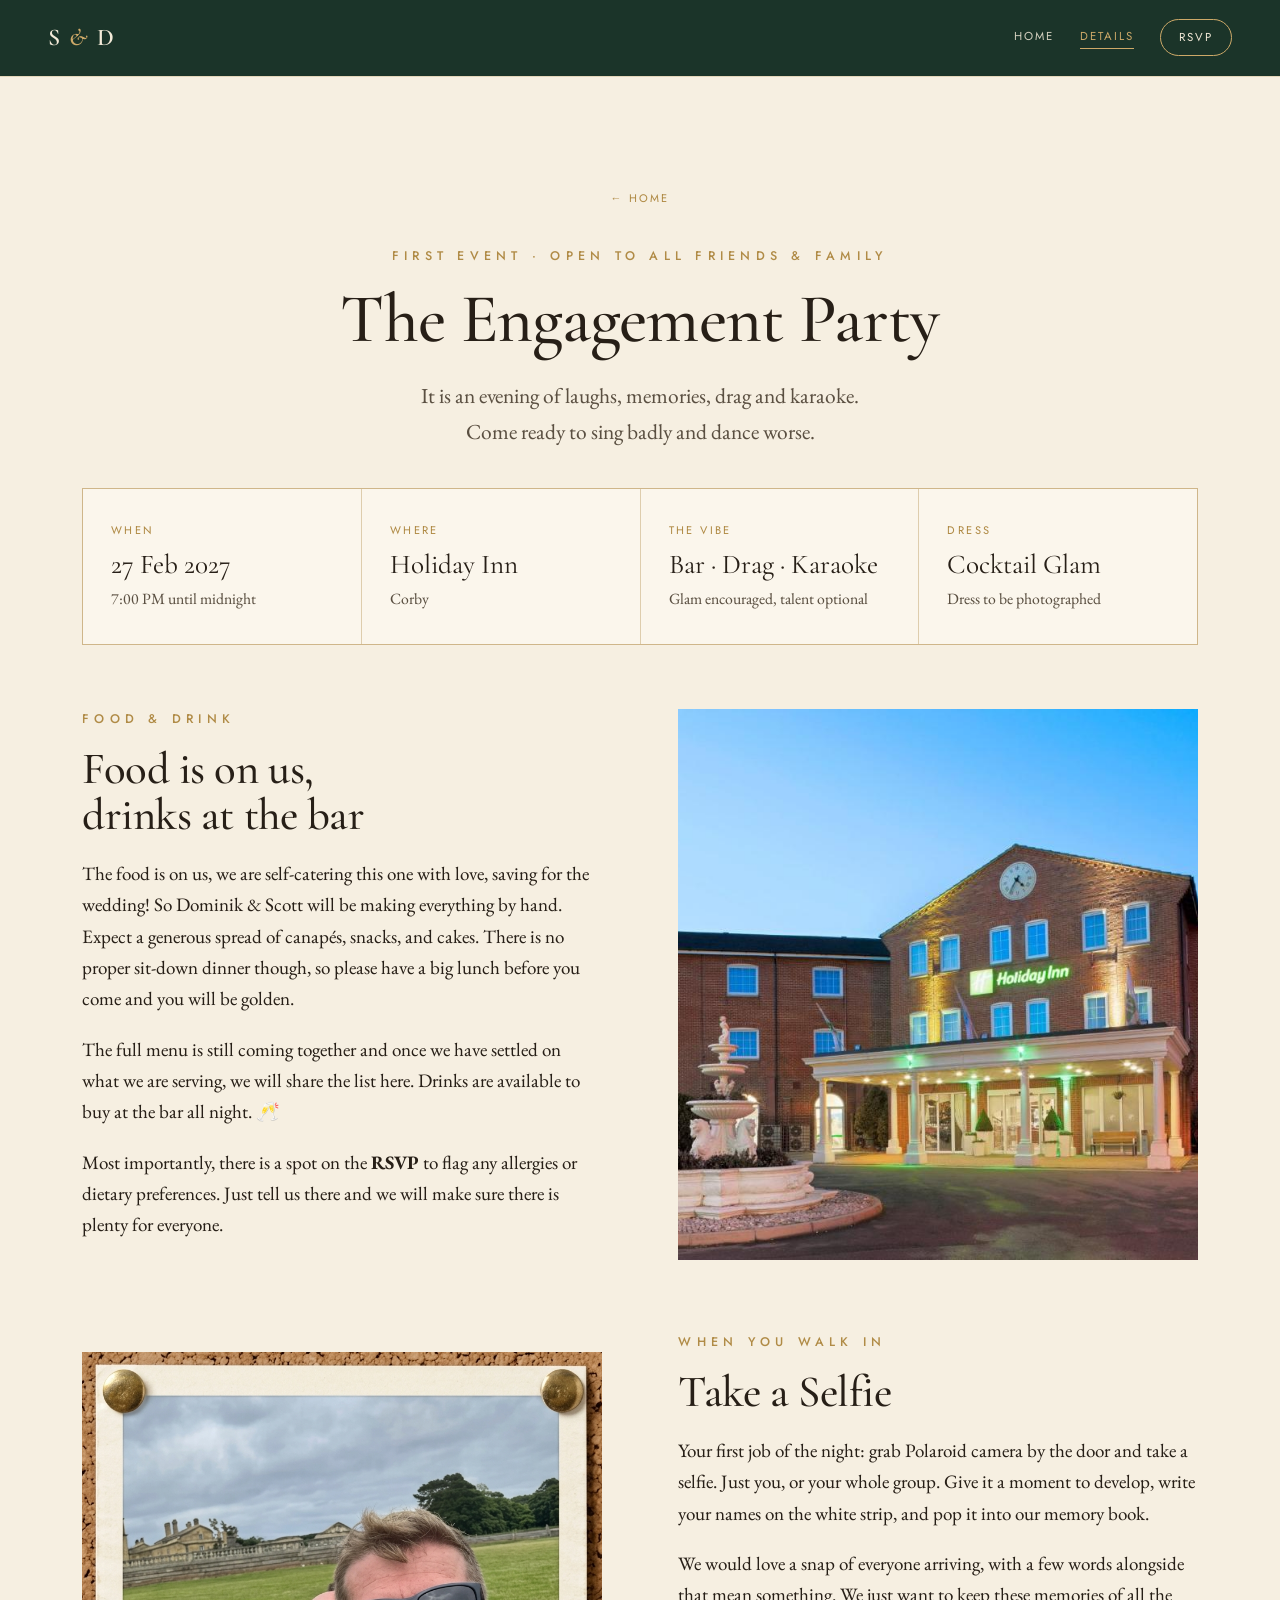
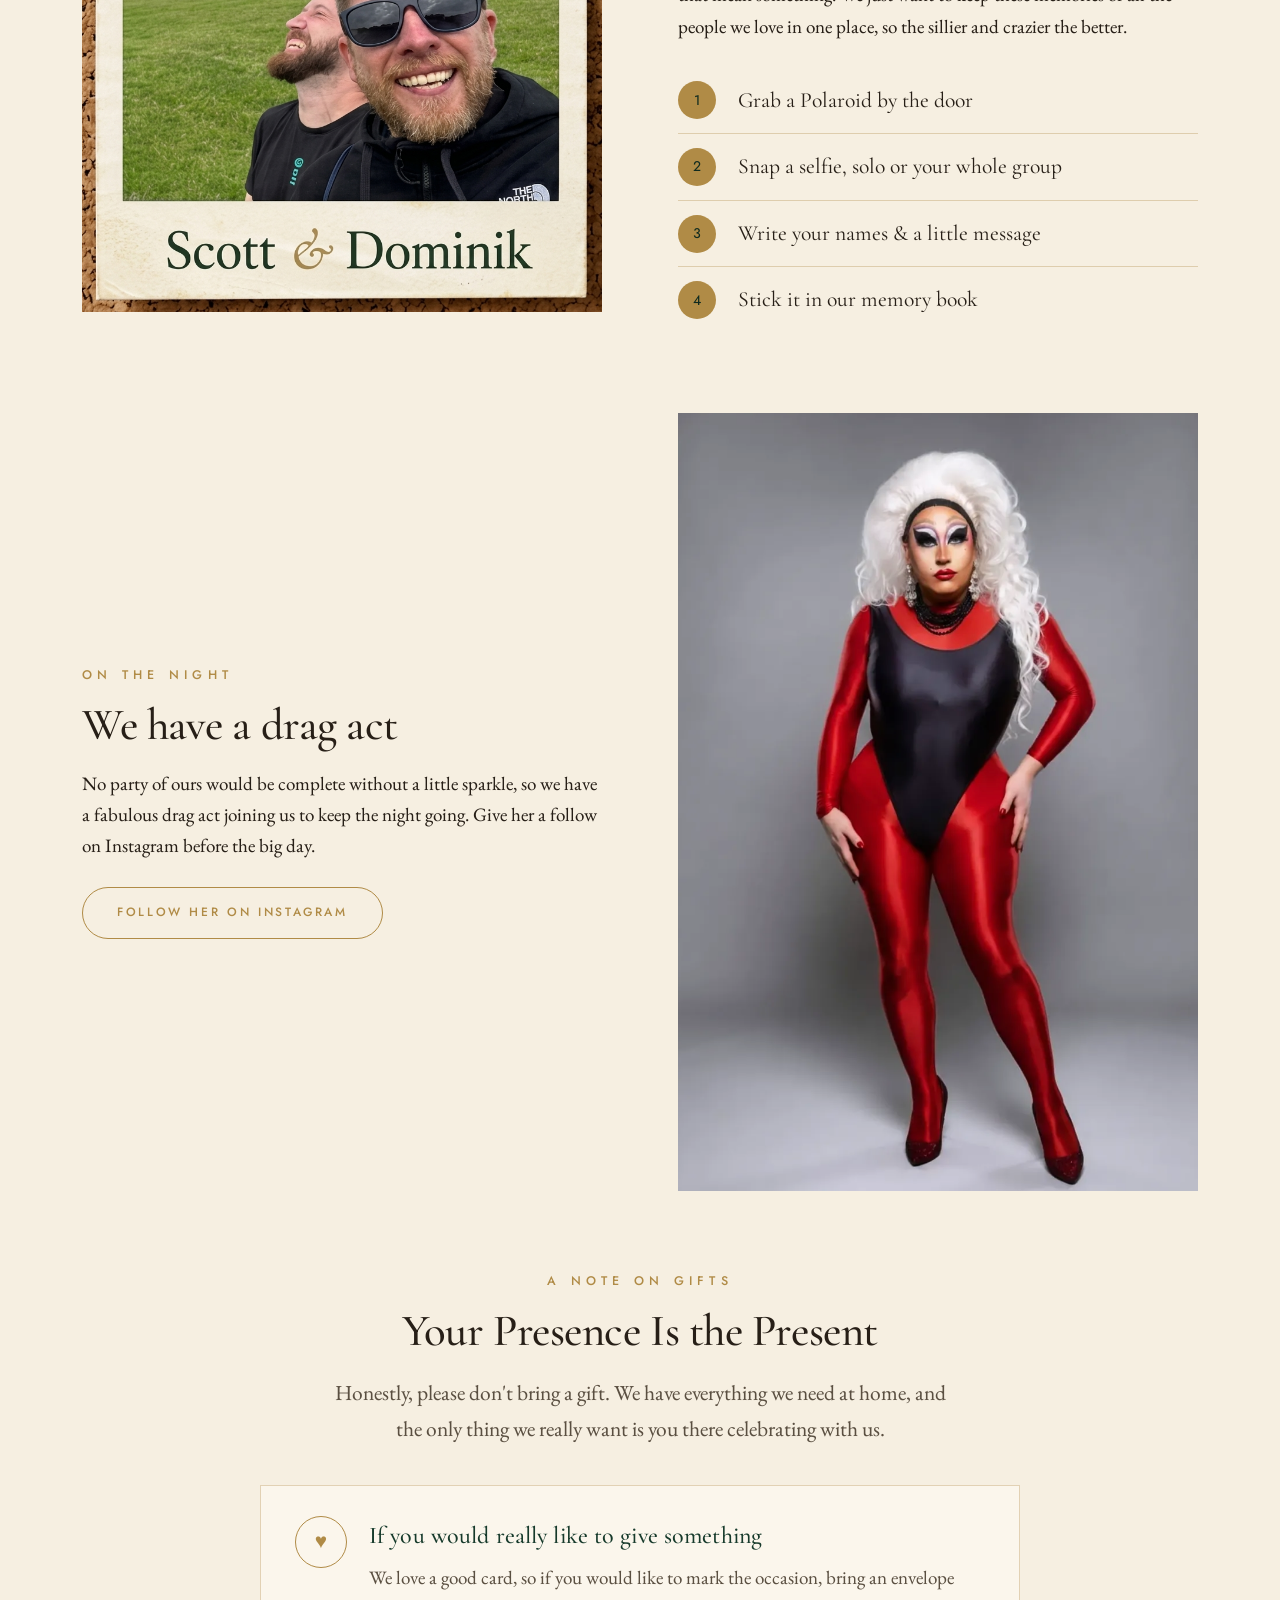
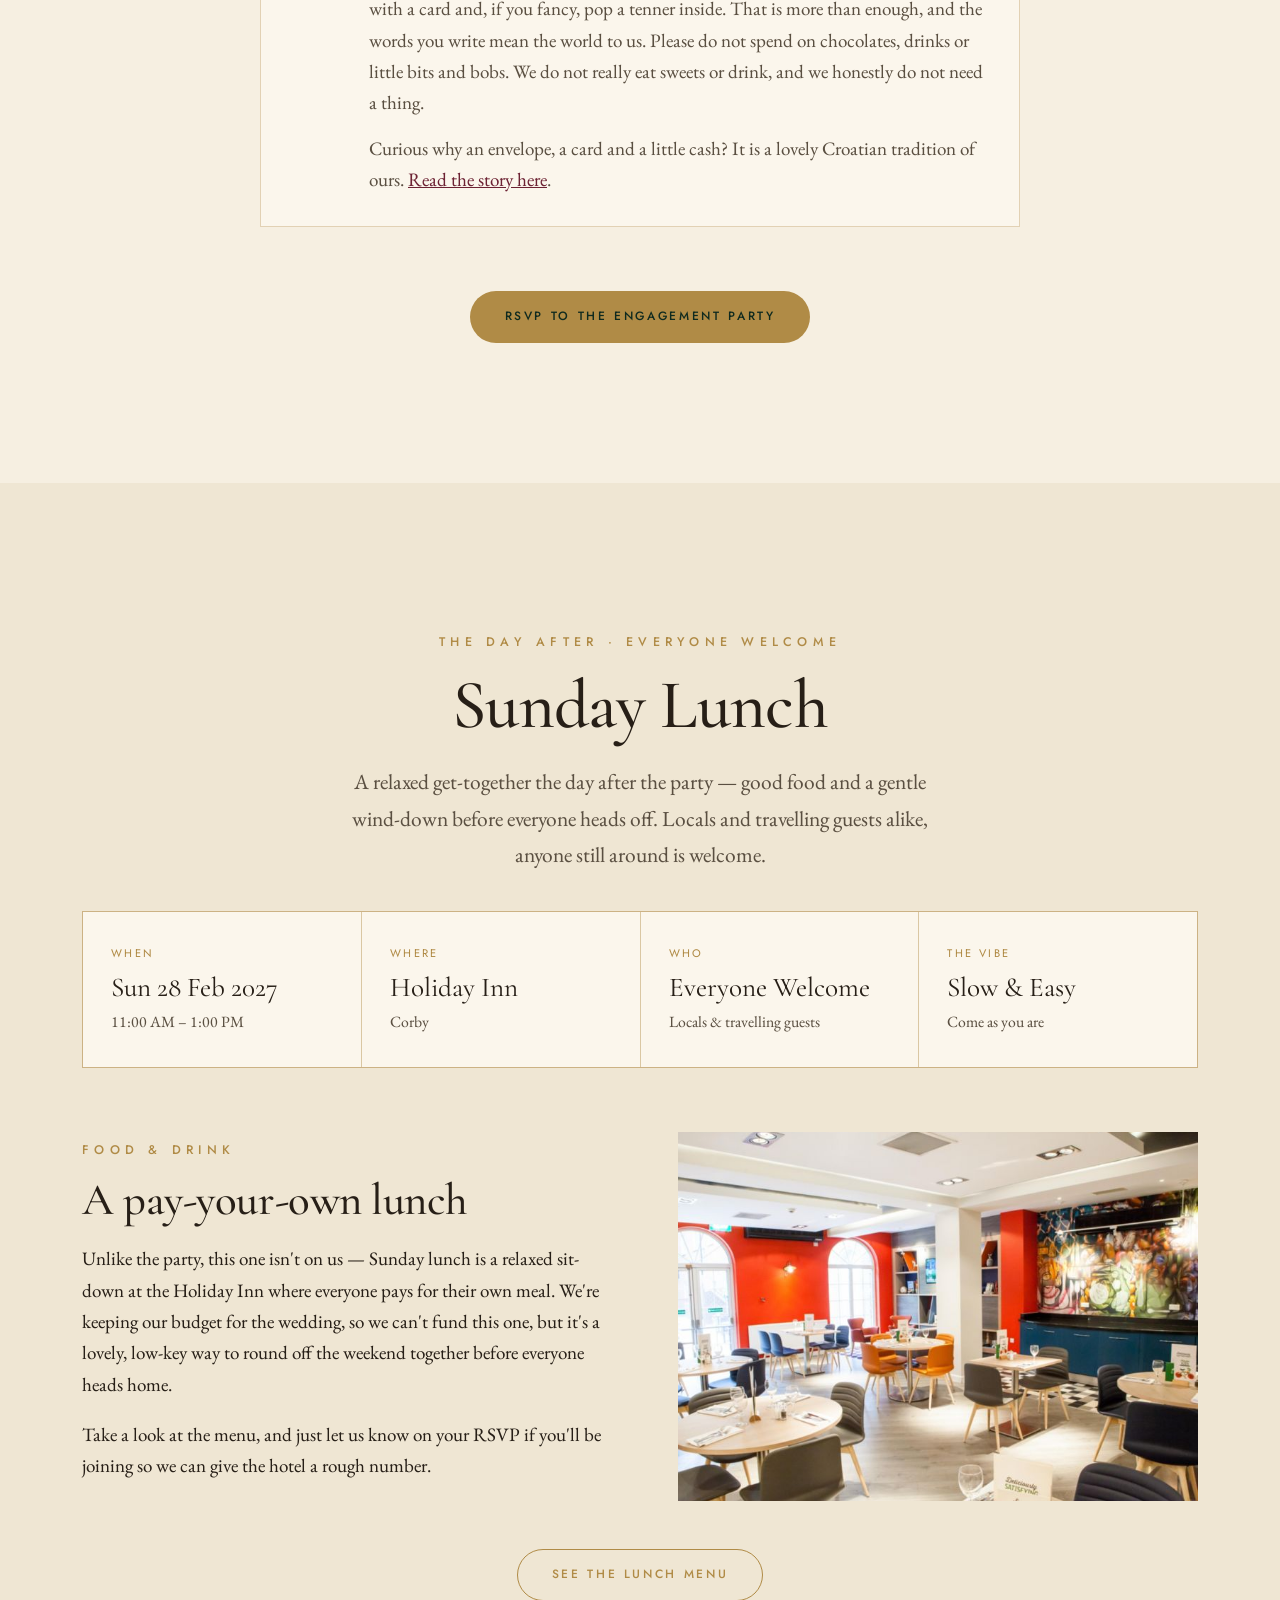
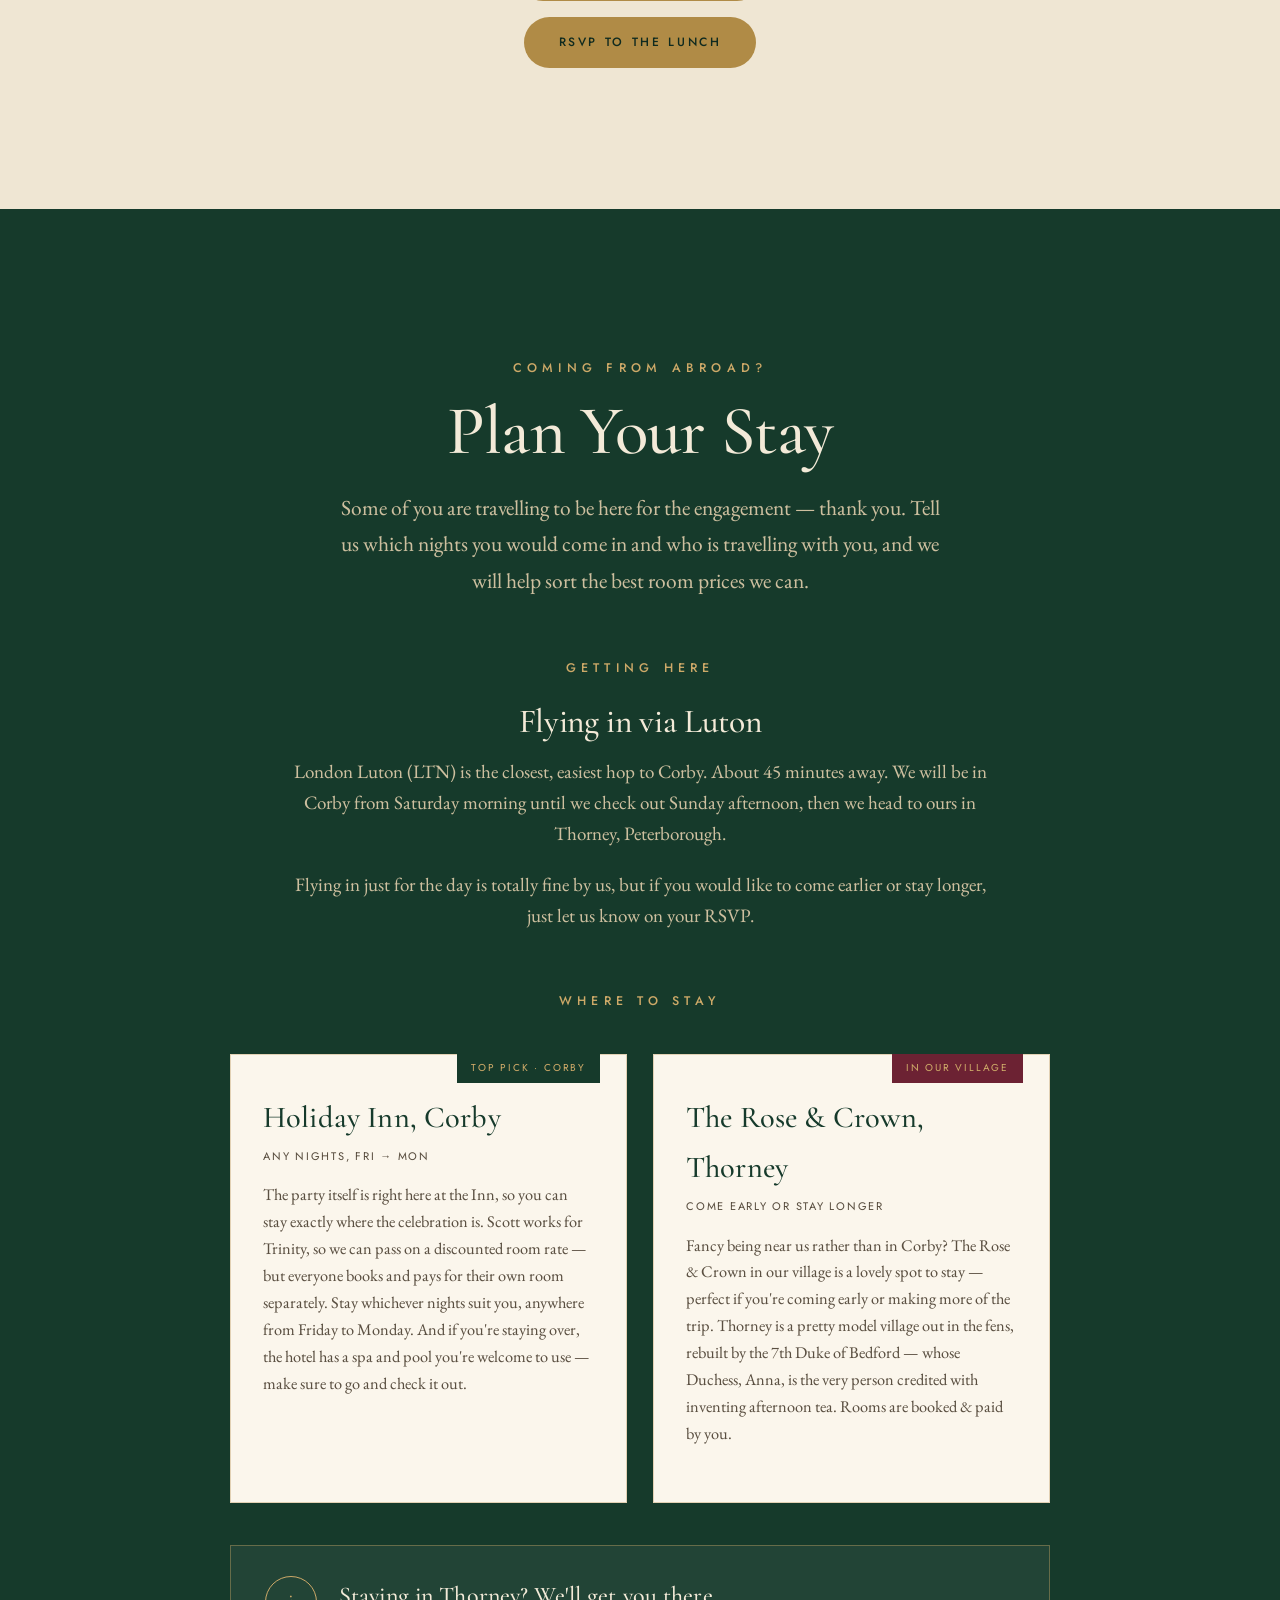
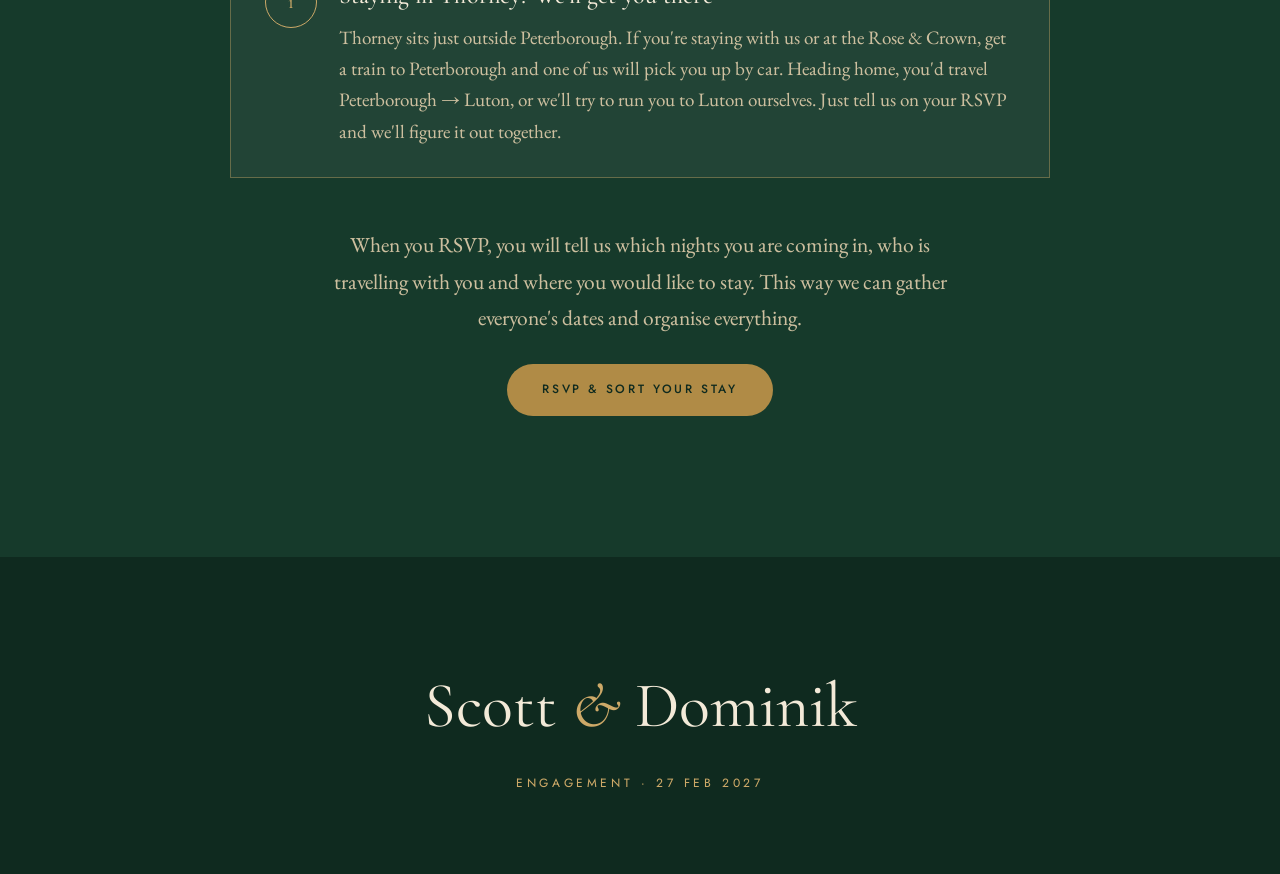
==== details.html @ 55cd3697 "." ====
<!DOCTYPE html>
<html lang="en">
<head>
<meta charset="UTF-8">
<meta name="viewport" content="width=device-width, initial-scale=1.0">
<title>The Engagement Party — Scott &amp; Dominik</title>
<link rel="preconnect" href="https://fonts.googleapis.com">
<link rel="preconnect" href="https://fonts.gstatic.com" crossorigin>
<link href="https://fonts.googleapis.com/css2?family=Cormorant+Garamond:ital,wght@0,400;0,500;0,600;1,400;1,500&family=EB+Garamond:ital,wght@0,400;0,500;1,400&family=Jost:wght@400;500&display=swap" rel="stylesheet">
<link rel="stylesheet" href="styles.css">
</head>
<body>

<nav class="nav nav--solid" id="nav">
  <a href="index.html" class="nav__brand">S <span class="amp">&amp;</span> D</a>
  <button class="nav__toggle" id="navToggle" aria-label="Menu">Menu</button>
  <div class="nav__links" id="navLinks">
    <a href="index.html">Home</a>
    <a href="details.html" class="active">Details</a>
    <a href="rsvp.html" class="rsvp-link">RSVP</a>
  </div>
</nav>

<!-- ===================== THE ENGAGEMENT PARTY ===================== -->
<section class="band band--ivory page-head" data-screen-label="Engagement Party">
  <div class="wrap center">
    <a href="index.html" class="crumb">← Home</a>
    <p class="eyebrow reveal">First Event · Open to All Friends &amp; Family</p>
    <h1 class="section-title reveal">The Engagement Party</h1>
    <p class="lede reveal" style="margin-top:1.4rem;">It is an evening of laughs, memories, drag and karaoke.<br>Come ready to sing badly and dance worse.</p>
  </div>
  <div class="wrap">
    <div class="detail-grid reveal">
      <div class="detail"><div class="detail__k">When</div><div class="detail__v">27 Feb 2027</div><div class="detail__note">7:00 PM until midnight</div></div>
      <div class="detail"><div class="detail__k">Where</div><div class="detail__v">Holiday Inn</div><div class="detail__note">Corby</div></div>
      <div class="detail"><div class="detail__k">The Vibe</div><div class="detail__v">Bar · Drag · Karaoke</div><div class="detail__note">Glam encouraged, talent optional</div></div>
      <div class="detail"><div class="detail__k">Dress</div><div class="detail__v">Cocktail Glam</div><div class="detail__note">Dress to be photographed</div></div>
    </div>

    <div class="split" style="margin-top:4rem;align-items:stretch;">
      <div class="reveal">
        <p class="eyebrow">Food &amp; Drink</p>
        <h3 class="section-title" style="font-size:clamp(2rem,3.6vw,2.8rem);">Food is on us,<br>drinks at the bar</h3>
        <p style="margin-top:1.2rem;">The food is on us, we are self-catering this one with love, saving for the wedding! So Dominik &amp; Scott will be making everything by hand. Expect a generous spread of canapés, snacks, and cakes. There is no proper sit-down dinner though, so please have a big lunch before you come and you will be golden.</p>
        <p>The full menu is still coming together and once we have settled on what we are serving, we will share the list here. Drinks are available to buy at the bar all night. 🥂</p>
        <p>Most importantly, there is a spot on the <strong>RSVP</strong> to flag any allergies or dietary preferences. Just tell us there and we will make sure there is plenty for everyone.</p>
      </div>
      <div class="reveal food-media">
        <figure class="ph food-photo">
          <img src="images/holiday-inn.jpeg" alt="Holiday Inn, Corby" onerror="this.style.display='none'">
        </figure>
      </div>
    </div>

    <div class="split" style="margin-top:4.5rem;align-items:center;">
      <div class="reveal" style="display:flex;justify-content:center;align-items:flex-start;">
        <img src="images/polaroid.png" alt="Scott and Dominik being silly" style="max-width:100%;height:auto;" onerror="this.style.display='none'">
      </div>
      <div class="reveal">
        <p class="eyebrow">When You Walk In</p>
        <h3 class="section-title" style="font-size:clamp(2rem,3.6vw,2.8rem);">Take a Selfie</h3>
        <p style="margin-top:1.2rem;">Your first job of the night: grab Polaroid camera by the door and take a selfie. Just you, or your whole group. Give it a moment to develop, write your names on the white strip, and pop it into our memory book.</p>
        <p>We would love a snap of everyone arriving, with a few words alongside that mean something. We just want to keep these memories of all the people we love in one place, so the sillier and crazier the better.</p>
        <ol class="selfie-steps" style="margin-top:1.6rem;">
          <li>Grab a Polaroid by the door</li>
          <li>Snap a selfie, solo or your whole group</li>
          <li>Write your names &amp; a little message</li>
          <li>Stick it in our memory book</li>
        </ol>
      </div>
    </div>

    <div class="split" style="margin-top:5rem;align-items:center;">
      <div class="reveal">
        <p class="eyebrow">On the Night</p>
        <h3 class="section-title" style="font-size:clamp(2rem,3.6vw,2.8rem);">We have a drag act</h3>
        <p style="margin-top:1.2rem;">No party of ours would be complete without a little sparkle, so we have a fabulous drag act joining us to keep the night going. Give her a follow on Instagram before the big day.</p>
        <div class="btn-row" style="justify-content:flex-start;margin-top:1.6rem;">
          <a href="https://www.instagram.com/dragqueensindy/" class="btn btn--outline" target="_blank" rel="noopener">Follow her on Instagram</a>
        </div>
      </div>
      <div class="reveal" style="display:flex;justify-content:center;align-items:flex-start;">
        <img src="images/drag.png" alt="Our drag act" style="max-width:100%;height:auto;" onerror="this.style.display='none'">
      </div>
    </div>

    <div class="center reveal" style="margin-top:5rem;">
      <p class="eyebrow">A Note on Gifts</p>
      <h3 class="section-title" style="font-size:clamp(2rem,3.6vw,2.8rem);">Your Presence Is the Present</h3>
      <p class="lede" style="margin-top:1.2rem;max-width:640px;margin-left:auto;margin-right:auto;">Honestly, please don't bring a gift. We have everything we need at home, and the only thing we really want is you there celebrating with us.</p>
    </div>
    <div class="callout callout--light reveal" style="max-width:760px;margin:2.4rem auto 0;">
      <div class="callout__seal">♥</div>
      <div>
        <h4>If you would really like to give something</h4>
        <p>We love a good card, so if you would like to mark the occasion, bring an envelope with a card and, if you fancy, pop a tenner inside. That is more than enough, and the words you write mean the world to us. Please do not spend on chocolates, drinks or little bits and bobs. We do not really eat sweets or drink, and we honestly do not need a thing.</p>
        <p style="margin-top:0.9rem;">Curious why an envelope, a card and a little cash? It is a lovely Croatian tradition of ours. <a href="index.html#traditions" style="color:var(--burgundy);text-decoration:underline;">Read the story here</a>.</p>
      </div>
    </div>

    <div class="btn-row reveal" style="justify-content:center;margin-top:4rem;">
      <a href="rsvp.html" class="btn btn--gold">RSVP to the Engagement Party</a>
    </div>
  </div>
</section>

<!-- ===================== SUNDAY LUNCH ===================== -->
<section class="band band--parchment" id="lunch" data-screen-label="Sunday Lunch">
  <div class="wrap center">
    <p class="eyebrow reveal">The Day After · Everyone Welcome</p>
    <h2 class="section-title reveal">Sunday Lunch</h2>
    <p class="lede reveal" style="margin-top:1.4rem;">A relaxed get-together the day after the party — good food and a gentle wind-down before everyone heads off. Locals and travelling guests alike, anyone still around is welcome.</p>
  </div>
  <div class="wrap">
    <div class="detail-grid reveal">
      <div class="detail"><div class="detail__k">When</div><div class="detail__v">Sun 28 Feb 2027</div><div class="detail__note">11:00 AM – 1:00 PM</div></div>
      <div class="detail"><div class="detail__k">Where</div><div class="detail__v">Holiday Inn</div><div class="detail__note">Corby</div></div>
      <div class="detail"><div class="detail__k">Who</div><div class="detail__v">Everyone Welcome</div><div class="detail__note">Locals &amp; travelling guests</div></div>
      <div class="detail"><div class="detail__k">The Vibe</div><div class="detail__v">Slow &amp; Easy</div><div class="detail__note">Come as you are</div></div>
    </div>
    <div class="split" style="margin-top:4rem;align-items:stretch;">
      <div class="reveal">
        <p class="eyebrow">Food &amp; Drink</p>
        <h3 class="section-title" style="font-size:clamp(2rem,3.6vw,2.8rem);">A pay-your-own lunch</h3>
        <p style="margin-top:1.2rem;">Unlike the party, this one isn't on us — Sunday lunch is a relaxed sit-down at the Holiday Inn where everyone pays for their own meal. We're keeping our budget for the wedding, so we can't fund this one, but it's a lovely, low-key way to round off the weekend together before everyone heads home.</p>
        <p>Take a look at the menu, and just let us know on your RSVP if you'll be joining so we can give the hotel a rough number.</p>
      </div>
      <div class="reveal food-media">
        <figure class="ph food-photo">
          <img src="images/holiday-inn-dining.jpeg" alt="Dining at the Holiday Inn, Corby" onerror="this.style.display='none'">
        </figure>
      </div>
    </div>

    <div class="btn-row reveal" style="justify-content:center;flex-direction:column;align-items:center;gap:1rem;margin-top:3rem;">
      <a href="https://digital.ihg.com/is/content/ihg/holiday-inn-corby-11082723681-original?fmt=pdf" class="btn btn--outline" target="_blank" rel="noopener">See the lunch menu</a>
      <a href="rsvp.html" class="btn btn--gold">RSVP to the lunch</a>
    </div>
  </div>
</section>

<!-- ===================== PLAN YOUR STAY ===================== -->
<section class="band band--green" id="plan" data-screen-label="Plan Your Stay">
  <div class="wrap center">
    <p class="eyebrow on-dark reveal">Coming From Abroad?</p>
    <h2 class="section-title reveal">Plan Your Stay</h2>
    <p class="lede reveal" style="margin-top:1.4rem;color:var(--on-dark-soft);">Some of you are travelling to be here for the engagement — thank you. Tell us which nights you would come in and who is travelling with you, and we will help sort the best room prices we can.</p>
  </div>
  <div class="wrap">
    <div class="center reveal" style="margin-top:3.2rem;max-width:720px;margin-left:auto;margin-right:auto;">
      <p class="eyebrow on-dark">Getting Here</p>
      <h3 class="section-title" style="font-size:clamp(1.6rem,3vw,2.1rem);margin-top:0.6rem;color:var(--on-dark);">Flying in via Luton</h3>
      <p style="color:var(--on-dark-soft);margin-top:1rem;">London Luton (LTN) is the closest, easiest hop to Corby. About 45 minutes away. We will be in Corby from Saturday morning until we check out Sunday afternoon, then we head to ours in Thorney, Peterborough.</p>
      <p style="color:var(--on-dark-soft);margin-top:0.8rem;">Flying in just for the day is totally fine by us, but if you would like to come earlier or stay longer, just let us know on your RSVP.</p>
    </div>

    <div class="center" style="margin-top:3.2rem;">
      <p class="eyebrow on-dark reveal">Where to Stay</p>
    </div>
    <div class="travel-grid reveal" style="margin-top:1.6rem;max-width:820px;margin-left:auto;margin-right:auto;grid-template-columns:repeat(auto-fit,minmax(300px,1fr));">
      <div class="travel-card">
        <span class="travel-card__tag">Top Pick · Corby</span>
        <h3>Holiday Inn, Corby</h3>
        <div class="sub">Any nights, Fri → Mon</div>
        <p>The party itself is right here at the Inn, so you can stay exactly where the celebration is. Scott works for Trinity, so we can pass on a discounted room rate — but everyone books and pays for their own room separately. Stay whichever nights suit you, anywhere from Friday to Monday. And if you're staying over, the hotel has a spa and pool you're welcome to use — make sure to go and check it out.</p>
      </div>
      <div class="travel-card">
        <span class="travel-card__tag burg">In Our Village</span>
        <h3>The Rose &amp; Crown, Thorney</h3>
        <div class="sub">Come early or stay longer</div>
        <p>Fancy being near us rather than in Corby? The Rose &amp; Crown in our village is a lovely spot to stay — perfect if you're coming early or making more of the trip. Thorney is a pretty model village out in the fens, rebuilt by the 7th Duke of Bedford — whose Duchess, Anna, is the very person credited with inventing afternoon tea. Rooms are booked &amp; paid by you.</p>
      </div>
    </div>

    <div class="callout reveal" style="max-width:820px;margin:2.6rem auto 0;">
      <div class="callout__seal">i</div>
      <div>
        <h4 style="color:var(--on-dark);">Staying in Thorney? We'll get you there</h4>
        <p>Thorney sits just outside Peterborough. If you're staying with us or at the Rose &amp; Crown, get a train to Peterborough and one of us will pick you up by car. Heading home, you'd travel Peterborough → Luton, or we'll try to run you to Luton ourselves. Just tell us on your RSVP and we'll figure it out together.</p>
      </div>
    </div>

    <p class="lede reveal" style="margin-top:3rem;text-align:center;max-width:640px;margin-left:auto;margin-right:auto;color:var(--on-dark-soft);">When you RSVP, you will tell us which nights you are coming in, who is travelling with you and where you would like to stay. This way we can gather everyone's dates and organise everything.</p>
    <div class="btn-row reveal" style="justify-content:center;margin-top:1.8rem;">
      <a href="rsvp.html" class="btn btn--gold">RSVP &amp; sort your stay</a>
    </div>
  </div>
</section>

<footer class="footer">
  <div class="wrap">
    <div class="footer__mono">Scott <span class="amp">&amp;</span> Dominik</div>
    <div class="footer__date">Engagement · 27 Feb 2027</div>
  </div>
</footer>

<script src="app.js"></script>
</body>
</html>
---- styles.css ----
/* =========================================================================
   Scott & Dominik — Wedding Site
   Design system: Rich & regal — deep green, burgundy, antique gold, on ivory
   Type: Cormorant Garamond (display) · EB Garamond (body) · Jost (labels)
   ========================================================================= */

:root {
  /* ---- Palette ---- */
  --ivory:        #f6efe1;   /* primary page background */
  --parchment:    #efe6d3;   /* alternating warm band */
  --cream-card:   #fbf6ec;   /* raised cards on light bands */
  --green:        #163a2b;   /* deep forest green — primary */
  --green-deep:   #0f2a1f;   /* darker still, for backgrounds */
  --green-soft:   #2c5340;
  --burgundy:     #6c2233;   /* secondary accent */
  --burgundy-deep:#4f1726;
  --gold:         #b08b46;   /* antique gold — fine details */
  --gold-light:   #cda968;
  --gold-pale:    #e6d3a8;
  --ink:          #271f17;   /* warm near-black text */
  --ink-soft:     #5a4f41;
  --line:         rgba(176,139,70,0.34); /* hairline gold rule */
  --on-dark:      #f3ead8;
  --on-dark-soft: #cdbf9f;

  /* ---- Type ---- */
  --display: "Cormorant Garamond", Georgia, serif;
  --body:    "EB Garamond", Georgia, serif;
  --label:   "Jost", "Century Gothic", sans-serif;

  --maxw: 1180px;
  --shadow-soft: 0 24px 60px -28px rgba(15,42,31,0.45);
  --shadow-card: 0 18px 44px -26px rgba(39,31,23,0.42);
}

/* ---- Reset ---- */
*, *::before, *::after { box-sizing: border-box; }
html { scroll-behavior: smooth; -webkit-text-size-adjust: 100%; }
body {
  margin: 0;
  font-family: var(--body);
  color: var(--ink);
  background: var(--ivory);
  font-size: 19px;
  line-height: 1.65;
  font-weight: 420;
  -webkit-font-smoothing: antialiased;
  text-rendering: optimizeLegibility;
}
img { max-width: 100%; display: block; }
a { color: inherit; }
h1, h2, h3, h4 { margin: 0; font-weight: 500; letter-spacing: 0.005em; }
p { margin: 0 0 1em; text-wrap: pretty; }
::selection { background: var(--burgundy); color: var(--on-dark); }

/* ---- Shared text atoms ---- */
.eyebrow {
  font-family: var(--label);
  text-transform: uppercase;
  letter-spacing: 0.42em;
  font-size: 12.5px;
  font-weight: 500;
  color: var(--gold);
  margin: 0 0 1.1rem;
  display: inline-block;
}
.eyebrow.on-dark { color: var(--gold-light); }

.section-title {
  font-family: var(--display);
  font-weight: 500;
  font-size: clamp(2.6rem, 5.4vw, 4.5rem);
  line-height: 1.02;
  letter-spacing: -0.01em;
}
.lede {
  font-size: clamp(1.12rem, 1.7vw, 1.34rem);
  color: var(--ink-soft);
  max-width: 60ch;
  line-height: 1.7;
}

/* gold ornamental divider */
.ornament {
  display: flex; align-items: center; gap: 0.9rem;
  color: var(--gold);
}
.ornament::before, .ornament::after {
  content: ""; height: 1px; width: 64px;
  background: linear-gradient(90deg, transparent, var(--gold));
}
.ornament::after { background: linear-gradient(90deg, var(--gold), transparent); }
.ornament .diamond { width: 7px; height: 7px; transform: rotate(45deg); background: var(--gold); }

/* =========================================================================
   Layout helpers
   ========================================================================= */
section { position: relative; }
.wrap { width: 100%; max-width: var(--maxw); margin: 0 auto; padding: 0 32px; }
.band { padding: clamp(72px, 11vw, 148px) 0; }
.band--ivory     { background: var(--ivory); }
.band--parchment { background: var(--parchment); }
.band--green     { background: var(--green); color: var(--on-dark); }
.band--green .lede, .band--green p { color: var(--on-dark-soft); }
.band--burgundy  { background: var(--burgundy); color: var(--on-dark); }

.center { text-align: center; }
.center .ornament { justify-content: center; }
.center .lede { margin-left: auto; margin-right: auto; }
.stack-sm > * + * { margin-top: 0.9rem; }

/* =========================================================================
   Navigation
   ========================================================================= */
.nav {
  position: fixed; top: 0; left: 0; right: 0; z-index: 60;
  display: flex; align-items: center; justify-content: space-between;
  padding: 18px clamp(20px, 4vw, 48px);
  transition: background .4s ease, box-shadow .4s ease, padding .4s ease;
}
.nav--scrolled {
  background: rgba(15,42,31,0.93);
  backdrop-filter: blur(10px);
  box-shadow: 0 1px 0 rgba(176,139,70,0.25);
  padding-top: 12px; padding-bottom: 12px;
}
.nav__brand {
  font-family: var(--display);
  font-size: 1.5rem; font-weight: 600;
  letter-spacing: 0.06em;
  color: var(--on-dark);
  text-decoration: none;
  display: flex; align-items: center; gap: 0.5rem;
}
.nav__brand .amp { color: var(--gold-light); font-style: italic; }
.nav__links { display: flex; gap: clamp(14px, 2vw, 30px); align-items: center; }
.nav__links a {
  font-family: var(--label);
  text-transform: uppercase;
  letter-spacing: 0.18em;
  font-size: 11.5px; font-weight: 400;
  color: var(--on-dark);
  text-decoration: none;
  opacity: 0.86;
  transition: opacity .2s, color .2s;
  position: relative; padding-bottom: 3px;
}
.nav__links a::after {
  content: ""; position: absolute; left: 0; bottom: 0; height: 1px; width: 0;
  background: var(--gold-light); transition: width .28s ease;
}
.nav__links a:hover { opacity: 1; }
.nav__links a:hover::after { width: 100%; }
.nav__links a.rsvp-link {
  border: 1px solid var(--gold-light);
  padding: 8px 18px; border-radius: 100px; opacity: 1;
}
.nav__links a.rsvp-link::after { display: none; }
.nav__links a.rsvp-link:hover { background: var(--gold-light); color: var(--green-deep); }
.nav__toggle {
  display: none; background: none; border: none; cursor: pointer;
  color: var(--on-dark); font-family: var(--label); letter-spacing: 0.2em;
  font-size: 12px; text-transform: uppercase; padding: 8px;
}

/* =========================================================================
   Hero
   ========================================================================= */
.hero {
  position: relative; min-height: 100svh;
  display: flex; align-items: center; justify-content: center;
  text-align: center; color: var(--on-dark);
  overflow: hidden;
  background: var(--green-deep);
}
.hero__bg { position: absolute; inset: 0; width: 100%; height: 100%; z-index: 0; }
.hero__bg .ph { width: 100%; height: 100%; }

/* =========================================================================
   Image placeholders — drop real files into the /images folder
   ========================================================================= */
.ph {
  position: relative; overflow: hidden; margin: 0;
  display: flex; align-items: center; justify-content: center;
  background:
    repeating-linear-gradient(45deg, rgba(176,139,70,0.13) 0 11px, rgba(176,139,70,0.03) 11px 22px),
    var(--cream-card);
}
.ph > img { position: absolute; inset: 0; width: 100%; height: 100%; object-fit: cover; display: block; }
.ph__label {
  position: relative; z-index: 0; max-width: 84%; text-align: center;
  font-family: ui-monospace, "SF Mono", Menlo, Consolas, monospace;
  font-size: 11px; line-height: 1.55; letter-spacing: 0.02em; color: var(--ink-soft);
}
/* Engagement food photo — fills the text height, dips below, fades into the band */
.food-media { display: flex; align-items: stretch; }
.food-photo {
  width: 100%; margin: 0; min-height: 340px;
}
@media (max-width: 860px) {
  .food-photo {
    margin-bottom: 0;
  }
}
.hero__scrim {
  position: absolute; inset: 0; z-index: 1;
  background:
    radial-gradient(120% 90% at 50% 18%, rgba(15,42,31,0.30), rgba(15,42,31,0.78) 78%),
    linear-gradient(180deg, rgba(15,42,31,0.55), rgba(15,42,31,0.40) 40%, rgba(15,42,31,0.88));
}
.hero__inner { position: relative; z-index: 2; padding: 120px 24px 80px; max-width: 920px; }
.hero__kicker {
  font-family: var(--label);
  text-transform: uppercase; letter-spacing: 0.5em;
  font-size: 13px; color: var(--gold-light); margin-bottom: 1.6rem;
}
.hero__names {
  font-family: var(--display);
  font-weight: 500;
  font-size: clamp(3.6rem, 13vw, 9rem);
  line-height: 0.92; letter-spacing: -0.01em;
  margin: 0;
}
.hero__names .amp {
  display: block; font-style: italic; font-weight: 400;
  color: var(--gold-light);
  font-size: clamp(2rem, 6vw, 4rem); margin: 0.1em 0;
}
.hero__sub {
  margin-top: 1.8rem; font-size: clamp(1.05rem, 2vw, 1.4rem);
  letter-spacing: 0.04em; color: var(--on-dark-soft);
}
.hero__sub strong { color: var(--on-dark); font-weight: 500; }

/* Countdown */
.countdown { display: flex; gap: clamp(14px, 4vw, 42px); justify-content: center; margin-top: 2.6rem; }
.countdown__unit { min-width: 64px; }
.countdown__num {
  font-family: var(--display); font-size: clamp(2.2rem, 5vw, 3.4rem);
  font-weight: 500; line-height: 1; color: var(--on-dark);
}
.countdown__label {
  font-family: var(--label); text-transform: uppercase;
  letter-spacing: 0.24em; font-size: 10.5px; color: var(--gold-light);
  margin-top: 0.5rem;
}
.scroll-cue {
  position: absolute; bottom: 26px; left: 50%; transform: translateX(-50%);
  z-index: 2; color: var(--gold-light); font-family: var(--label);
  text-transform: uppercase; letter-spacing: 0.3em; font-size: 10px;
  display: flex; flex-direction: column; align-items: center; gap: 8px;
  opacity: 0.85;
}
.scroll-cue .line { width: 1px; height: 40px; background: linear-gradient(var(--gold-light), transparent); animation: cue 2.4s ease-in-out infinite; }
@keyframes cue { 0%,100% { transform: scaleY(0.5); opacity: .4; transform-origin: top; } 50% { transform: scaleY(1); opacity: 1; } }

/* =========================================================================
   Three celebrations teaser
   ========================================================================= */
.tri { display: grid; grid-template-columns: repeat(3, 1fr); gap: 28px; margin-top: 3rem; }
.tri__card {
  background: var(--cream-card);
  border: 1px solid var(--line);
  padding: 40px 32px; text-align: center;
  position: relative; transition: transform .35s ease, box-shadow .35s ease;
  text-decoration: none; color: inherit;
  display: flex; flex-direction: column; align-items: center;
}
.tri__card:hover { transform: translateY(-6px); box-shadow: var(--shadow-card); }
.tri__num {
  font-family: var(--display); font-style: italic;
  color: var(--gold); font-size: 1.5rem; margin-bottom: 0.4rem;
}
.tri__card h3 { font-family: var(--display); font-size: 2rem; margin-bottom: 0.5rem; }
.tri__date { font-family: var(--label); text-transform: uppercase; letter-spacing: 0.2em; font-size: 11px; color: var(--burgundy); margin-bottom: 1rem; }
.tri__card p { color: var(--ink-soft); font-size: 1.02rem; margin: 0; }
.tri__arrow { margin-top: 1.4rem; color: var(--gold); font-family: var(--label); letter-spacing: 0.2em; font-size: 11px; text-transform: uppercase; }

/* =========================================================================
   Story
   ========================================================================= */
.split { display: grid; grid-template-columns: 1fr 1fr; gap: clamp(40px, 6vw, 96px); align-items: center; }
.split--reverse .split__media { order: 2; }
.story-img { width: 100%; aspect-ratio: 4/5; }
.story-img--wide { aspect-ratio: 5/4; }
.story-img-frame { position: relative; padding: 14px; }
.story-img-frame::before { content: ""; position: absolute; inset: 0; border: 1px solid var(--gold); transform: translate(16px, 16px); z-index: -1; }

/* =========================================================================
   Detail rows / info cards
   ========================================================================= */
.detail-grid { display: grid; grid-template-columns: repeat(auto-fit, minmax(220px, 1fr)); gap: 1px; background: var(--line); border: 1px solid var(--line); margin-top: 2.4rem; }
.detail {
  background: var(--cream-card); padding: 32px 28px;
}
.band--green .detail { background: rgba(255,255,255,0.04); }
.detail__k { font-family: var(--label); text-transform: uppercase; letter-spacing: 0.22em; font-size: 11px; color: var(--gold); margin-bottom: 0.6rem; }
.detail__v { font-family: var(--display); font-size: 1.7rem; line-height: 1.15; }
.detail__note { font-size: 0.98rem; color: var(--ink-soft); margin-top: 0.4rem; }
.band--green .detail__v { color: var(--on-dark); }
.band--green .detail__note { color: var(--on-dark-soft); }

/* =========================================================================
   Invitation card
   ========================================================================= */
.invite-wrap { display: flex; justify-content: center; margin-top: 3rem; perspective: 1600px; }
.invite {
  width: min(1116px, 100%);
  background:
    linear-gradient(155deg, #fdfaf2, #f3e9d4);
  border: 1px solid var(--gold);
  box-shadow: var(--shadow-soft), inset 0 0 0 1px rgba(255,255,255,0.6);
  padding: clamp(36px, 5vw, 60px) clamp(28px, 5vw, 56px);
  text-align: center; position: relative;
  transition: transform .5s cubic-bezier(.2,.7,.2,1);
}
.invite::before {
  content: ""; position: absolute; inset: 14px; border: 1px solid var(--line); pointer-events: none;
}
.invite__corner { position: absolute; width: 26px; height: 26px; border: 1px solid var(--gold); }
.invite__corner.tl { top: 20px; left: 20px; border-right: none; border-bottom: none; }
.invite__corner.tr { top: 20px; right: 20px; border-left: none; border-bottom: none; }
.invite__corner.bl { bottom: 20px; left: 20px; border-right: none; border-top: none; }
.invite__corner.br { bottom: 20px; right: 20px; border-left: none; border-top: none; }
.invite__kicker { font-family: var(--label); text-transform: uppercase; letter-spacing: 0.42em; font-size: 11px; color: var(--burgundy); }
.invite__names { font-family: var(--display); font-size: clamp(2.6rem, 7vw, 3.8rem); line-height: 1; margin: 1.1rem 0 0.4rem; color: var(--green); }
.invite__names .amp { font-style: italic; color: var(--gold); }
.invite__body { font-size: 1.06rem; color: var(--ink-soft); margin: 1.2rem auto; max-width: 38ch; }
.invite__date { font-family: var(--display); font-size: 1.5rem; color: var(--ink); margin: 1.2rem 0 0.2rem; }
.invite__meta { font-family: var(--label); text-transform: uppercase; letter-spacing: 0.2em; font-size: 11px; color: var(--ink-soft); }
.invite__seal {
  width: 64px; height: 64px; border-radius: 50%;
  background: radial-gradient(circle at 35% 30%, var(--burgundy), var(--burgundy-deep));
  color: var(--gold-pale); display: flex; align-items: center; justify-content: center;
  font-family: var(--display); font-size: 1.5rem; font-weight: 600;
  margin: 1.6rem auto 0; box-shadow: 0 6px 16px -6px rgba(79,23,38,0.7);
  border: 1px solid var(--gold);
}
.invite__stamp {
  display: block; width: 92px; height: 92px; margin: 1.8rem auto 0;
  filter: drop-shadow(0 4px 7px rgba(45,10,15,0.4)) drop-shadow(0 1px 2px rgba(0,0,0,0.22));
}

/* =========================================================================
   Folded-invite reveal — pinned, the fold opens as you scroll (scrubbed)
   ========================================================================= */
/* tall track gives the scroll runway; the invite pins to centre while opening */
.invite-pin-track { position: relative; height: 220vh; }
.invite-pin {
  position: sticky; top: 0; height: 100vh;
  display: flex; align-items: center; justify-content: center;
}

.invite-reveal { position: relative; --open: 0; width: 100%; }
.invite-reveal .invite { perspective: 2200px; max-width: 920px; }

/* the cover = the folded invitation, two halves sealed with wax */
.fold-cover {
  position: absolute; inset: 0; z-index: 8;
  border: 0; padding: 0; margin: 0; background: none; cursor: pointer;
  transform-style: preserve-3d;
}
.fold-cover:focus-visible { outline: 2px solid var(--gold); outline-offset: 6px; }

.fold {
  position: absolute; left: 0; width: 100%; height: 50%;
  background: linear-gradient(155deg, #fdfaf2, #f3e9d4);
  border: 1px solid var(--gold);
  will-change: transform;
}
/* scrubbed open: 0 = shut, 1 = fully folded open (stays open) */
.fold--top    { top: 0;    transform-origin: top center;    z-index: 2; transform: rotateX(calc(var(--open) * 180deg));  box-shadow: 0 8px 18px -12px rgba(40,18,12,0.5); }
.fold--bottom { bottom: 0; transform-origin: bottom center; z-index: 1; transform: rotateX(calc(var(--open) * -180deg)); }
/* faint inner frame + centre crease so it reads as folded paper */
.fold::before {
  content: ""; position: absolute; inset: 14px; border: 1px solid var(--line); pointer-events: none;
}
.fold--top::after {
  content: ""; position: absolute; left: 0; right: 0; bottom: 0; height: 1px;
  background: linear-gradient(90deg, transparent, rgba(159,122,53,0.5), transparent);
}

/* wax seal sits at the top of the closed envelope, fades as it opens */
.env__seal {
  position: absolute; left: 50%; bottom: 0; width: 124px; height: 124px;
  transform: translate(-50%, 50%) scale(calc(1 + var(--open) * 0.12));
  opacity: calc(1 - var(--open) * 1.6); z-index: 5;
  filter: drop-shadow(0 3px 5px rgba(45,10,15,0.45)) drop-shadow(0 1px 2px rgba(0,0,0,0.25));
}

.env__hint {
  position: absolute; left: 0; right: 0; bottom: 22%; text-align: center; z-index: 6;
  font-family: var(--label); text-transform: uppercase; letter-spacing: 0.26em;
  font-size: 11px; color: var(--burgundy);
  opacity: calc(1 - var(--open) * 2.2);
}

@media (prefers-reduced-motion: reduce) {
  .invite-pin-track { height: auto; }
  .invite-pin { position: static; height: auto; padding-block: 2rem; }
  .invite-reveal { --open: 1; }
}

/* =========================================================================
   Buttons
   ========================================================================= */
.btn {
  display: inline-flex; align-items: center; gap: 0.6rem;
  font-family: var(--label); text-transform: uppercase; letter-spacing: 0.22em;
  font-size: 12px; font-weight: 500;
  padding: 15px 34px; border-radius: 100px;
  text-decoration: none; cursor: pointer; border: 1px solid transparent;
  transition: all .26s ease;
}
.btn--gold { background: var(--gold); color: var(--green-deep); }
.btn--gold:hover { background: var(--gold-light); transform: translateY(-2px); box-shadow: 0 12px 28px -12px rgba(176,139,70,0.7); }
.btn--outline { background: transparent; border-color: var(--gold); color: var(--gold); }
.btn--outline:hover { background: var(--gold); color: var(--green-deep); }
.btn--outline-light { background: transparent; border-color: var(--on-dark); color: var(--on-dark); }
.btn--outline-light:hover { background: var(--on-dark); color: var(--green-deep); }
.btn-row { display: flex; gap: 16px; flex-wrap: wrap; margin-top: 2rem; }
.center .btn-row { justify-content: center; }

/* =========================================================================
   Travel — staggered cards
   ========================================================================= */
.travel-grid { display: grid; grid-template-columns: repeat(auto-fit, minmax(280px, 1fr)); gap: 26px; margin-top: 3rem; }
.travel-card {
  background: var(--cream-card); border: 1px solid var(--line);
  padding: 38px 32px; position: relative; display: flex; flex-direction: column;
}
.travel-card__tag {
  position: absolute; top: -1px; right: 26px; white-space: nowrap;
  background: var(--green); color: var(--gold-light);
  font-family: var(--label); text-transform: uppercase; letter-spacing: 0.18em;
  font-size: 10px; padding: 6px 14px;
}
.travel-card__tag.burg { background: var(--burgundy); }
.travel-card h3 { font-family: var(--display); font-size: 1.9rem; margin-bottom: 0.2rem; color: var(--green); }
.travel-card .sub { font-family: var(--label); text-transform: uppercase; letter-spacing: 0.16em; font-size: 11px; color: var(--ink-soft); margin-bottom: 1.1rem; }
.travel-card p { font-size: 1.02rem; color: var(--ink-soft); }
.travel-card .pill {
  display: inline-block; align-self: flex-start; margin-top: auto;
  background: var(--gold-pale); color: var(--burgundy-deep);
  font-family: var(--label); letter-spacing: 0.1em; font-size: 11px; text-transform: uppercase;
  padding: 6px 14px; border-radius: 100px; margin-top: 1.4rem;
}
.travel-card .pill-row { display: flex; flex-wrap: wrap; gap: 8px; margin-top: auto; padding-top: 1.4rem; }
.travel-card .pill-row .pill { margin-top: 0; }

/* numbered steps (e.g. the "take a selfie" arrival ritual) */
.selfie-steps { list-style: none; counter-reset: step; margin: 0; padding: 0; }
.selfie-steps li {
  counter-increment: step; position: relative; padding: 15px 0 15px 60px;
  border-bottom: 1px solid var(--line); font-family: var(--display); font-size: 1.35rem; color: var(--ink);
}
.selfie-steps li:last-child { border-bottom: 0; }
.selfie-steps li::before {
  content: counter(step); position: absolute; left: 0; top: 50%; transform: translateY(-50%);
  width: 38px; height: 38px; border-radius: 50%; background: var(--gold); color: var(--green-deep);
  display: flex; align-items: center; justify-content: center; font-family: var(--label); font-size: 14px;
}

/* =========================================================================
   Stag voting
   ========================================================================= */
.vote-grid { display: grid; grid-template-columns: repeat(3, 1fr); gap: 26px; margin-top: 3rem; }
.vote-card {
  background: rgba(255,255,255,0.05); border: 1px solid rgba(205,169,104,0.4);
  overflow: hidden; display: flex; flex-direction: column;
  transition: transform .35s ease, border-color .35s;
}
.vote-card:hover { transform: translateY(-6px); border-color: var(--gold-light); }
.vote-card.is-voted { border-color: var(--gold-light); box-shadow: 0 0 0 1px var(--gold-light) inset; }
.vote-card__img { width: 100%; height: 220px; }
.vote-card__body { padding: 26px 26px 28px; display: flex; flex-direction: column; flex: 1; }
.vote-card__name { font-family: var(--display); font-size: 2.1rem; color: var(--on-dark); line-height: 1; }
.vote-card__tagline { color: var(--on-dark-soft); font-size: 0.98rem; margin: 0.4rem 0 1.2rem; }
.vote-bar { height: 8px; background: rgba(255,255,255,0.12); border-radius: 100px; overflow: hidden; margin-bottom: 0.7rem; }
.vote-bar__fill { height: 100%; width: 0; background: linear-gradient(90deg, var(--gold), var(--gold-light)); border-radius: 100px; transition: width .8s cubic-bezier(.2,.7,.2,1); }
.vote-stat { display: flex; justify-content: space-between; align-items: baseline; font-family: var(--label); font-size: 11px; letter-spacing: 0.14em; text-transform: uppercase; color: var(--on-dark-soft); margin-bottom: 1.2rem; }
.vote-stat .pct { font-family: var(--display); font-size: 1.5rem; color: var(--gold-light); letter-spacing: 0; }
.vote-btn {
  margin-top: auto; width: 100%; justify-content: center;
  font-family: var(--label); text-transform: uppercase; letter-spacing: 0.2em; font-size: 11.5px;
  padding: 13px; border-radius: 100px; cursor: pointer;
  background: transparent; border: 1px solid var(--gold-light); color: var(--gold-light);
  transition: all .24s;
}
.vote-btn:hover { background: var(--gold-light); color: var(--green-deep); }
.vote-card.is-voted .vote-btn { background: var(--gold-light); color: var(--green-deep); }
.vote-meta { text-align: center; margin-top: 2rem; font-family: var(--label); text-transform: uppercase; letter-spacing: 0.2em; font-size: 11px; color: var(--on-dark-soft); }

/* =========================================================================
   Wedding / GoFundMe
   ========================================================================= */
.fund {
  background: var(--cream-card); border: 1px solid var(--gold);
  padding: clamp(34px, 5vw, 56px); margin-top: 3rem;
  box-shadow: var(--shadow-card);
}
.fund__top { display: flex; justify-content: space-between; align-items: flex-end; flex-wrap: wrap; gap: 1rem; }
.fund__raised { font-family: var(--display); font-size: clamp(2.4rem, 5vw, 3.4rem); color: var(--green); line-height: 1; }
.fund__goal { font-family: var(--label); text-transform: uppercase; letter-spacing: 0.18em; font-size: 12px; color: var(--ink-soft); }
.fund__bar { height: 14px; background: var(--parchment); border: 1px solid var(--line); border-radius: 100px; overflow: hidden; margin: 1.6rem 0 0.8rem; }
.fund__fill { height: 100%; width: 0; background: linear-gradient(90deg, var(--green), var(--green-soft)); border-radius: 100px; transition: width 1.1s cubic-bezier(.2,.7,.2,1); }
.fund__pct { font-family: var(--label); text-transform: uppercase; letter-spacing: 0.16em; font-size: 11px; color: var(--gold); }

/* milestone markers under the fund bar */
.fund__track { position: relative; padding-bottom: 56px; }
.fund__marks { position: absolute; left: 0; right: 0; top: 0; height: 14px; }
.fund__mark { position: absolute; top: -3px; transform: translateX(-50%); text-align: center; }
.fund__mark i { display: block; width: 2px; height: 20px; background: var(--gold); margin: 0 auto; }
.fund__mark.reached i { background: var(--green); }
.fund__mark b { display: block; font-family: var(--display); font-size: 1.05rem; color: var(--ink); margin-top: 6px; line-height: 1; }
.fund__mark small { display: block; font-family: var(--label); text-transform: uppercase; letter-spacing: 0.1em; font-size: 9.5px; color: var(--ink-soft); margin-top: 3px; white-space: nowrap; }
.fund__mark.reached b { color: var(--green); }

/* venue ladder */
.venues { display: grid; grid-template-columns: repeat(4, 1fr); gap: 20px; margin-top: 3rem; }
.venue-card {
  background: var(--cream-card); border: 1px solid var(--line);
  display: flex; flex-direction: column; overflow: hidden; position: relative;
  transition: opacity .4s ease, border-color .4s ease, transform .35s ease;
}
.venue-card:hover { transform: translateY(-5px); }
.venue-card__img { width: 100%; height: 150px; position: relative; }
.venue-card__lock {
  position: absolute; inset: 0; display: none; align-items: center; justify-content: center;
  background: rgba(15,42,31,0.55); color: var(--gold-pale);
  font-family: var(--label); text-transform: uppercase; letter-spacing: 0.18em; font-size: 10px;
  z-index: 2;
}
.venue-card.locked { opacity: 0.66; }
.venue-card.locked .venue-card__lock { display: flex; }
.venue-card.unlocked { border-color: var(--green-soft); }
.venue-card.dream { border-color: var(--gold); box-shadow: var(--shadow-card); }
.venue-card__body { padding: 22px 22px 24px; display: flex; flex-direction: column; flex: 1; }
.venue-card__badge {
  align-self: flex-start; font-family: var(--label); text-transform: uppercase;
  letter-spacing: 0.16em; font-size: 9.5px; padding: 5px 11px; border-radius: 100px;
  margin-bottom: 0.9rem; border: 1px solid var(--line); color: var(--ink-soft);
}
.venue-card.dream .venue-card__badge { background: var(--gold); color: var(--green-deep); border-color: var(--gold); }
.venue-card.unlocked:not(.dream) .venue-card__badge { background: var(--green); color: var(--on-dark); border-color: var(--green); }
.venue-card h4 { font-family: var(--display); font-size: 1.55rem; color: var(--green); line-height: 1.05; }
.venue-card .place { font-family: var(--label); text-transform: uppercase; letter-spacing: 0.14em; font-size: 10px; color: var(--burgundy); margin: 0.25rem 0 0.7rem; }
.venue-card .vnote { font-size: 0.95rem; color: var(--ink-soft); margin: 0 0 1.2rem; }
.venue-card .vneed { font-family: var(--display); font-size: 1.4rem; color: var(--ink); }
.venue-card .vneed span { font-family: var(--label); font-size: 10px; letter-spacing: 0.14em; text-transform: uppercase; color: var(--ink-soft); display: block; margin-bottom: 2px; }
.venue-card .vlink { margin-top: auto; padding-top: 1.1rem; font-family: var(--label); text-transform: uppercase; letter-spacing: 0.16em; font-size: 10.5px; color: var(--gold); text-decoration: none; }
.venue-card .vlink:hover { color: var(--burgundy); }

/* donor perk note */
.perk { display: flex; gap: 22px; align-items: center; background: var(--green); color: var(--on-dark); padding: 28px 32px; margin-top: 2.6rem; border: 1px solid var(--green-soft); }
.perk__seal { flex: none; width: 56px; height: 56px; border-radius: 50%; border: 1px solid var(--gold-light); display: flex; align-items: center; justify-content: center; font-family: var(--display); font-size: 1.5rem; color: var(--gold-light); }
.perk p { margin: 0; color: var(--on-dark-soft); }
.perk strong { color: var(--on-dark); font-weight: 500; }

@media (max-width: 860px) {
  .venues { grid-template-columns: 1fr 1fr; }
  .fund__mark small { display: none; }
  .perk { flex-direction: column; text-align: center; }
}
@media (max-width: 560px) { .venues { grid-template-columns: 1fr; } }

/* =========================================================================
   RSVP form
   ========================================================================= */
.rsvp-card {
  background: var(--cream-card); border: 1px solid var(--line);
  padding: clamp(32px, 5vw, 64px); margin-top: 3rem; box-shadow: var(--shadow-card);
  max-width: 760px; margin-left: auto; margin-right: auto;
}
.field { margin-bottom: 1.6rem; }
.field > label { display: block; font-family: var(--label); text-transform: uppercase; letter-spacing: 0.16em; font-size: 11px; color: var(--ink-soft); margin-bottom: 0.55rem; }
.field input[type="text"], .field input[type="email"], .field input[type="number"], .field select, .field textarea {
  width: 100%; font-family: var(--body); font-size: 1.05rem; color: var(--ink);
  background: var(--ivory); border: 1px solid var(--line); border-radius: 4px;
  padding: 13px 16px; transition: border-color .2s, box-shadow .2s;
}
.field input:focus, .field select:focus, .field textarea:focus {
  outline: none; border-color: var(--gold); box-shadow: 0 0 0 3px rgba(176,139,70,0.16);
}
.field textarea { resize: vertical; min-height: 96px; }
.field-row { display: grid; grid-template-columns: 1fr 1fr; gap: 1.2rem; }
.checks { display: grid; grid-template-columns: repeat(3, 1fr); gap: 12px; }
.check {
  position: relative; display: flex; flex-direction: column; gap: 4px;
  border: 1px solid var(--line); border-radius: 6px; padding: 16px 18px; cursor: pointer;
  transition: all .2s; background: var(--ivory);
}
.check:hover { border-color: var(--gold); }
.check input { position: absolute; opacity: 0; }
.check__t { font-family: var(--display); font-size: 1.3rem; }
.check__d { font-family: var(--label); text-transform: uppercase; letter-spacing: 0.12em; font-size: 10px; color: var(--ink-soft); }
.check:has(input:checked) { border-color: var(--gold); background: linear-gradient(var(--gold-pale), var(--cream-card)); box-shadow: 0 0 0 1px var(--gold) inset; }
.radio-row { display: flex; flex-wrap: wrap; gap: 10px; }
.radio-chip { font-family: var(--label); letter-spacing: 0.1em; font-size: 12px; text-transform: uppercase; padding: 11px 18px; border: 1px solid var(--line); border-radius: 100px; cursor: pointer; transition: all .2s; background: var(--ivory); }
.radio-chip input { position: absolute; opacity: 0; }
.radio-chip:has(input:checked) { background: var(--green); color: var(--on-dark); border-color: var(--green); }
/* chips on the dark green band (RSVP): readable default + clear gold selected state */
.band--green .radio-chip { background: rgba(255,255,255,0.06); color: var(--on-dark); border-color: rgba(205,169,104,0.4); }
.band--green .radio-chip:has(input:checked) { background: var(--gold); color: var(--green-deep); border-color: var(--gold-light); }
.radio-chip.is-disabled { opacity: 0.35; pointer-events: none; }
/* even, full-width chips across a row (e.g. the local / travelling-in choice) */
.radio-row--fill .radio-chip { flex: 1 1 0; text-align: center; }
@media (max-width: 560px) { .radio-row--fill .radio-chip { flex-basis: 100%; } }
.rsvp-success { text-align: center; padding: 2rem 1rem; display: none; }
.rsvp-success.show { display: block; animation: fadein .6s ease; }
@keyframes fadein { from { opacity: 0; transform: translateY(8px);} to {opacity:1; transform:none;} }
.rsvp-success .seal-big { width: 84px; height: 84px; border-radius: 50%; background: radial-gradient(circle at 35% 30%, var(--green-soft), var(--green-deep)); color: var(--gold-light); display:flex; align-items:center; justify-content:center; font-family: var(--display); font-size: 2.2rem; margin: 0 auto 1.4rem; border: 1px solid var(--gold); }

/* =========================================================================
   FAQ accordion
   ========================================================================= */
.faq-list { max-width: 820px; margin: 3rem auto 0; border-top: 1px solid var(--line); }
.faq-item { border-bottom: 1px solid var(--line); }
.faq-q {
  width: 100%; background: none; border: none; cursor: pointer; text-align: left;
  padding: 26px 48px 26px 4px; position: relative;
  font-family: var(--display); font-size: 1.5rem; color: var(--ink);
}
.faq-q::after { content: "+"; position: absolute; right: 8px; top: 50%; transform: translateY(-50%); font-family: var(--body); color: var(--gold); font-size: 1.7rem; transition: transform .3s; }
.faq-item.open .faq-q::after { content: "–"; }
.faq-a { max-height: 0; overflow: hidden; transition: max-height .4s ease; }
.faq-a p { padding: 0 4px 26px; color: var(--ink-soft); margin: 0; max-width: 70ch; }

/* =========================================================================
   Footer
   ========================================================================= */
.footer { background: var(--green-deep); color: var(--on-dark-soft); text-align: center; padding: clamp(60px, 8vw, 96px) 0 48px; }
.footer__mono { font-family: var(--display); font-size: clamp(2.6rem, 7vw, 4rem); color: var(--on-dark); }
.footer__mono .amp { color: var(--gold-light); font-style: italic; }
.footer__date { font-family: var(--label); text-transform: uppercase; letter-spacing: 0.3em; font-size: 12px; color: var(--gold-light); margin: 1rem 0 2rem; }
.footer a { color: var(--on-dark-soft); }
.footer__links { display: flex; gap: 24px; justify-content: center; flex-wrap: wrap; font-family: var(--label); text-transform: uppercase; letter-spacing: 0.16em; font-size: 11px; }
.footer__fine { margin-top: 2.4rem; font-size: 0.85rem; opacity: 0.5; }

/* reveal-on-scroll */
.reveal { opacity: 0; transform: translateY(26px); transition: opacity .9s ease, transform .9s cubic-bezier(.2,.7,.2,1); }
.reveal.in { opacity: 1; transform: none; }

/* =========================================================================
   Responsive
   ========================================================================= */
@media (max-width: 860px) {
  body { font-size: 18px; }
  .nav__links { position: fixed; inset: 0 0 auto 0; top: 0; flex-direction: column;
    background: rgba(15,42,31,0.98); padding: 92px 32px 36px; gap: 22px;
    transform: translateY(-120%); transition: transform .4s ease; height: auto; }
  .nav__links.open { transform: none; }
  .nav__links a { font-size: 14px; }
  .nav__toggle { display: block; z-index: 70; }
  .nav--scrolled { padding: 12px 20px; }
  .tri, .vote-grid { grid-template-columns: 1fr; }
  .split { grid-template-columns: 1fr; }
  .split--reverse .split__media { order: 0; }
  .field-row, .checks { grid-template-columns: 1fr; }
  .story-img-frame::before { transform: translate(10px,10px); }
}
@media (max-width: 560px) {
  .wrap { padding: 0 22px; }
  .countdown { gap: 14px; }
  .checks { grid-template-columns: 1fr; }
}
@media (prefers-reduced-motion: reduce) {
  * { scroll-behavior: auto; }
  .reveal { opacity: 1; transform: none; transition: none; }
  .scroll-cue .line { animation: none; }
}

/* =========================================================================
   MULTI-PAGE additions
   ========================================================================= */
/* Solid nav for inner pages (no hero behind it) */
.nav--solid { background: rgba(15,42,31,0.95); backdrop-filter: blur(10px); box-shadow: 0 1px 0 rgba(176,139,70,0.25); }
.nav__links a.active { color: var(--gold-light); opacity: 1; }
.nav__links a.active::after { width: 100%; }

/* inner-page header band — clears the fixed nav */
.page-head { padding-top: clamp(120px, 15vw, 180px); }
.page-head .eyebrow { margin-top: 0; display: block; }
.crumb { font-family: var(--label); text-transform: uppercase; letter-spacing: 0.2em; font-size: 11px; color: var(--gold); text-decoration: none; display: inline-flex; align-items: center; gap: 8px; margin-bottom: 2.4rem; }
.crumb:hover { color: var(--burgundy); }
.band--green .crumb, .band--burgundy .crumb { color: var(--gold-light); }

/* by-invitation ribbon */
.invite-only { display: inline-flex; align-items: center; gap: 10px; font-family: var(--label); text-transform: uppercase; letter-spacing: 0.2em; font-size: 11px; color: var(--gold-light); border: 1px solid rgba(205,169,104,0.5); padding: 8px 18px; border-radius: 100px; margin-bottom: 1.6rem; }

/* simple CTA band */
.cta-band { text-align: center; }
.cta-band h2 { font-family: var(--display); font-size: clamp(2rem, 4vw, 3rem); margin-bottom: 1rem; }

/* =========================================================================
   FLOOR PLAN (top-down schematic)
   ========================================================================= */
.floorplan-wrap { margin-top: 3rem; }
.floorplan {
  position: relative; width: 100%; aspect-ratio: 16 / 10;
  background:
    repeating-linear-gradient(45deg, rgba(176,139,70,0.05) 0 12px, transparent 12px 24px),
    var(--cream-card);
  border: 2px solid var(--gold); box-shadow: var(--shadow-card);
}
.fp-zone {
  position: absolute; display: flex; flex-direction: column; align-items: center; justify-content: center;
  text-align: center; padding: 4px; border: 1px solid var(--line);
  font-family: var(--label); text-transform: uppercase; letter-spacing: 0.12em;
  font-size: clamp(8px, 1.05vw, 12px); color: var(--ink-soft); line-height: 1.3;
}
.fp-zone b { font-family: var(--display); text-transform: none; letter-spacing: 0; font-size: clamp(12px, 1.7vw, 1.25rem); color: var(--ink); font-weight: 500; }
.fp-zone--stage  { background: linear-gradient(180deg, rgba(108,34,51,0.16), rgba(108,34,51,0.07)); border-color: rgba(108,34,51,0.4); }
.fp-zone--stage b { color: var(--burgundy); }
.fp-zone--bar    { background: linear-gradient(90deg, rgba(22,58,43,0.16), rgba(22,58,43,0.06)); border-color: rgba(22,58,43,0.4); }
.fp-zone--bar b  { color: var(--green); }
.fp-zone--buffet { background: linear-gradient(270deg, rgba(176,139,70,0.2), rgba(176,139,70,0.07)); border-color: rgba(176,139,70,0.5); }
.fp-zone--buffet b { color: var(--gold); }
.fp-zone--dance  { background:
    repeating-linear-gradient(45deg, rgba(176,139,70,0.10) 0 14px, transparent 14px 28px);
  border: 1px dashed var(--gold); }
.fp-zone--facility { background: rgba(39,31,23,0.04); font-size: clamp(7px, 0.95vw, 10px); }
.fp-zone--entrance { background: var(--green); color: var(--on-dark); border-color: var(--green); letter-spacing: 0.18em; }

.fp-table {
  position: absolute; transform: translate(-50%, -50%);
  width: clamp(40px, 6.5vw, 74px); height: clamp(40px, 6.5vw, 74px);
  border-radius: 50%; background: var(--ivory); border: 1.5px solid var(--gold);
  display: flex; align-items: center; justify-content: center;
  font-family: var(--display); font-weight: 600; color: var(--green);
  font-size: clamp(11px, 1.5vw, 1.1rem); box-shadow: 0 4px 10px -6px rgba(39,31,23,0.4);
}
.fp-table small { position: absolute; bottom: -16px; font-family: var(--label); font-size: 8px; letter-spacing: 0.1em; color: var(--ink-soft); text-transform: uppercase; white-space: nowrap; }

.fp-legend { display: flex; flex-wrap: wrap; gap: 14px 26px; justify-content: center; margin-top: 2rem; }
.fp-legend span { display: inline-flex; align-items: center; gap: 9px; font-family: var(--label); text-transform: uppercase; letter-spacing: 0.12em; font-size: 11px; color: var(--ink-soft); }
.fp-legend i { width: 14px; height: 14px; border-radius: 3px; display: inline-block; }
.lg-stage { background: rgba(108,34,51,0.45); } .lg-bar { background: rgba(22,58,43,0.5); }
.lg-buffet { background: rgba(176,139,70,0.6); } .lg-dance { background: repeating-linear-gradient(45deg, var(--gold) 0 4px, transparent 4px 8px); }
.lg-table { border-radius: 50%; border: 1.5px solid var(--gold); background: var(--ivory); }
.lg-entrance { background: var(--green); }

/* =========================================================================
   SEATING PLAN
   ========================================================================= */
.seating-grid { display: grid; grid-template-columns: repeat(auto-fill, minmax(220px, 1fr)); gap: 22px; margin-top: 3rem; }
.table-card { background: var(--cream-card); border: 1px solid var(--line); padding: 24px 24px 26px; }
.table-card__head { display: flex; align-items: center; gap: 14px; padding-bottom: 14px; margin-bottom: 14px; border-bottom: 1px solid var(--line); }
.table-card__no { flex: none; width: 44px; height: 44px; border-radius: 50%; border: 1.5px solid var(--gold); background: var(--ivory); display: flex; align-items: center; justify-content: center; font-family: var(--display); font-weight: 600; color: var(--green); font-size: 1.2rem; }
.table-card__title { font-family: var(--display); font-size: 1.4rem; color: var(--ink); line-height: 1; }
.table-card__sub { font-family: var(--label); text-transform: uppercase; letter-spacing: 0.14em; font-size: 10px; color: var(--burgundy); margin-top: 4px; }
.seat-list { list-style: none; margin: 0; padding: 0; counter-reset: seat; }
.seat-list li { counter-increment: seat; display: flex; align-items: center; gap: 10px; padding: 7px 0; border-bottom: 1px dashed var(--line); font-size: 1rem; color: var(--ink); }
.seat-list li::before { content: counter(seat); font-family: var(--label); font-size: 10px; color: var(--gold); width: 16px; flex: none; }
.seat-list li.empty { color: var(--ink-soft); font-style: italic; opacity: 0.6; }
.seat-list li:last-child { border-bottom: none; }
.seating-note { text-align: center; max-width: 60ch; margin: 2.4rem auto 0; color: var(--ink-soft); font-style: italic; }

@media (max-width: 560px) {
  .fp-zone { font-size: 8px; }
  .fp-zone b { font-size: 10px; }
}

/* =========================================================================
   STAG — world map + pins
   ========================================================================= */
.stagmap-wrap { margin-top: 3rem; }
.stagmap {
  position: relative; width: 100%; aspect-ratio: 2 / 1;
  background: var(--green-deep); border: 1px solid rgba(205,169,104,0.45);
  overflow: hidden; box-shadow: var(--shadow-card);
}
.stagmap__img { position: absolute; inset: 0; width: 100%; height: 100%; }
.stagmap__grid {
  position: absolute; inset: 0; pointer-events: none; z-index: 2;
  background:
    repeating-linear-gradient(90deg, rgba(205,169,104,0.12) 0 1px, transparent 1px 8.33%),
    repeating-linear-gradient(0deg, rgba(205,169,104,0.12) 0 1px, transparent 1px 12.5%);
}
.stagmap__equator { position: absolute; left: 0; right: 0; top: 50%; height: 1px; background: rgba(205,169,104,0.3); z-index: 2; }
.map-pin {
  position: absolute; transform: translate(-50%, -100%); z-index: 5;
  background: none; border: none; cursor: pointer; padding: 0;
  display: flex; flex-direction: column; align-items: center; gap: 5px;
}
.map-pin__dot {
  width: 18px; height: 18px; border-radius: 50% 50% 50% 0; transform: rotate(-45deg);
  background: var(--gold); border: 2px solid var(--on-dark);
  box-shadow: 0 4px 10px -3px rgba(0,0,0,0.6); transition: all .25s ease;
}
.map-pin__label {
  font-family: var(--label); text-transform: uppercase; letter-spacing: 0.14em;
  font-size: 11px; color: var(--on-dark); background: rgba(15,42,31,0.85);
  border: 1px solid rgba(205,169,104,0.5); padding: 4px 10px; border-radius: 100px;
  white-space: nowrap; transition: all .25s ease;
}
.map-pin__count { color: var(--gold-light); margin-left: 6px; }
.map-pin:hover .map-pin__dot { transform: rotate(-45deg) scale(1.18); }
.map-pin.is-voted .map-pin__dot { background: var(--burgundy); border-color: var(--gold-light); transform: rotate(-45deg) scale(1.25); }
.map-pin.is-voted .map-pin__label { background: var(--burgundy); border-color: var(--gold-light); color: var(--on-dark); }
.map-note { text-align: center; margin-top: 1.4rem; font-family: var(--label); text-transform: uppercase; letter-spacing: 0.16em; font-size: 11px; color: var(--on-dark-soft); }

/* green callout box (best-men / no-gifts notes) */
.callout {
  display: flex; gap: 22px; align-items: flex-start;
  background: rgba(255,255,255,0.05); border: 1px solid rgba(205,169,104,0.4);
  padding: 30px 34px; margin-top: 2.8rem;
}
.callout__seal { flex: none; width: 52px; height: 52px; border-radius: 50%; border: 1px solid var(--gold-light); display: flex; align-items: center; justify-content: center; font-family: var(--display); font-size: 1.3rem; color: var(--gold-light); }
.callout h4 { font-family: var(--display); font-size: 1.5rem; margin-bottom: 0.4rem; }
.callout p { margin: 0; }
.callout--light { background: var(--cream-card); border-color: var(--line); }
.callout--light h4 { color: var(--green); }
.callout--light p { color: var(--ink-soft); }
.callout--light .callout__seal { border-color: var(--gold); color: var(--gold); }

/* interest / stay confirmation success */
.mini-success { display: none; text-align: center; padding: 1.6rem 1rem; }
.mini-success.show { display: block; animation: fadein .5s ease; }

/* =========================================================================
   HONEYMOON BOX
   ========================================================================= */
.honeybox {
  background: linear-gradient(160deg, #fdfaf2, #f1e6cf);
  border: 1px solid var(--gold); box-shadow: var(--shadow-soft);
  padding: clamp(34px, 5vw, 60px); margin-top: 3rem; text-align: center; position: relative;
}
.honeybox::before { content: ""; position: absolute; inset: 12px; border: 1px solid var(--line); pointer-events: none; }
.honeybox__icon {
  width: 70px; height: 70px; margin: 0 auto 1.2rem; border-radius: 50%;
  background: radial-gradient(circle at 35% 30%, var(--green-soft), var(--green-deep));
  border: 1px solid var(--gold); color: var(--gold-light);
  display: flex; align-items: center; justify-content: center; font-size: 1.8rem;
}
.honeybox h3 { font-family: var(--display); font-size: clamp(2rem, 4vw, 2.8rem); color: var(--green); }
.honeybox .lede { margin: 1rem auto 0; }
.honey-total { font-family: var(--display); font-size: 2.4rem; color: var(--burgundy); margin-top: 1.4rem; }
.honey-total span { display: block; font-family: var(--label); text-transform: uppercase; letter-spacing: 0.18em; font-size: 11px; color: var(--ink-soft); margin-top: 4px; }
.honey-chips { display: flex; flex-wrap: wrap; gap: 12px; justify-content: center; margin: 2rem 0 0.4rem; }
.honey-chip {
  border: 1px solid var(--gold); border-radius: 10px; padding: 16px 20px; min-width: 130px;
  text-decoration: none; color: var(--ink); background: rgba(255,255,255,0.4);
  transition: all .24s ease; display: flex; flex-direction: column; gap: 4px; cursor: pointer;
}
.honey-chip:hover { background: var(--gold); color: var(--green-deep); transform: translateY(-3px); }
.honey-chip b { font-family: var(--display); font-size: 1.5rem; }
.honey-chip span { font-family: var(--label); text-transform: uppercase; letter-spacing: 0.12em; font-size: 10px; }

/* ---- Koverta (Croatian tradition) story block ---- */
.koverta {
  display: grid; grid-template-columns: 0.85fr 1.15fr; align-items: center; gap: clamp(28px, 4vw, 56px);
  max-width: 960px; margin: 2.6rem auto 0; padding: clamp(28px, 4vw, 52px);
  background: var(--cream-card); border: 1px solid var(--line); box-shadow: var(--shadow-soft); position: relative;
}
.koverta::before { content: ""; position: absolute; inset: 12px; border: 1px solid var(--line); pointer-events: none; }
.koverta__media {
  position: relative; aspect-ratio: 1.5 / 1; align-self: center;
  background: linear-gradient(158deg, #fdfaf2, #efe2c7);
  border: 1px solid var(--gold); box-shadow: 0 14px 30px -18px rgba(40,18,12,0.6);
}
/* diagonal envelope pocket seams */
.koverta__media::before {
  content: ""; position: absolute; inset: 0;
  background:
    linear-gradient(to top right, transparent calc(50% - 0.6px), rgba(176,139,70,0.32) 50%, transparent calc(50% + 0.6px)),
    linear-gradient(to top left,  transparent calc(50% - 0.6px), rgba(176,139,70,0.32) 50%, transparent calc(50% + 0.6px));
}
/* top flap */
.koverta__flap {
  position: absolute; top: 0; left: 0; width: 100%; height: 58%;
  background: linear-gradient(168deg, #f7eed9, #e7d5b1);
  border-bottom: 1px solid var(--gold);
  clip-path: polygon(0 0, 100% 0, 50% 100%);
}
/* wax-seal style stamp at the flap tip */
.koverta__stamp {
  position: absolute; left: 50%; top: 58%; transform: translate(-50%, -50%); z-index: 2;
  width: clamp(64px, 9vw, 86px); height: clamp(64px, 9vw, 86px); border-radius: 50%;
  background: radial-gradient(circle at 36% 30%, var(--burgundy), var(--burgundy-deep));
  border: 1px solid rgba(230,211,168,0.5); box-shadow: 0 4px 10px -4px rgba(45,10,15,0.6);
  display: flex; align-items: center; justify-content: center;
  font-family: var(--label); text-transform: uppercase; letter-spacing: 0.14em;
  font-size: 11px; color: var(--gold-pale); text-align: center;
}
.koverta__body h3 { font-family: var(--display); font-size: clamp(1.7rem, 3.2vw, 2.4rem); color: var(--green); line-height: 1.1; }
.koverta__body p { color: var(--ink-soft); margin: 1.85rem 0 0; }
.koverta__body > p:first-of-type { margin-top: 1.2rem; }
.koverta__note {
  font-family: var(--label); text-transform: uppercase; letter-spacing: 0.1em;
  font-size: 12px; color: var(--burgundy); border-top: 1px solid var(--line); padding-top: 1.1rem; margin-top: 1.4rem !important;
}

@media (max-width: 760px) {
  .koverta { grid-template-columns: 1fr; text-align: center; }
  .koverta__media { width: min(320px, 80%); margin: 0 auto; }
  .koverta__note { border-top: none; }
}

/* venue showcase tweaks (wedding page, no funding) */
.venues--show .venue-card { opacity: 1; }
.venues--show .venue-card__badge { background: var(--ivory); border-color: var(--line); color: var(--burgundy); }
.venue-card.dream .venue-card__badge { background: var(--gold); color: var(--green-deep); border-color: var(--gold); }

@media (max-width: 720px) {
  .map-pin__label { font-size: 9px; padding: 3px 7px; }
  .callout, .honeybox { padding-left: 22px; padding-right: 22px; }
  .callout { flex-direction: column; text-align: center; align-items: center; }
}
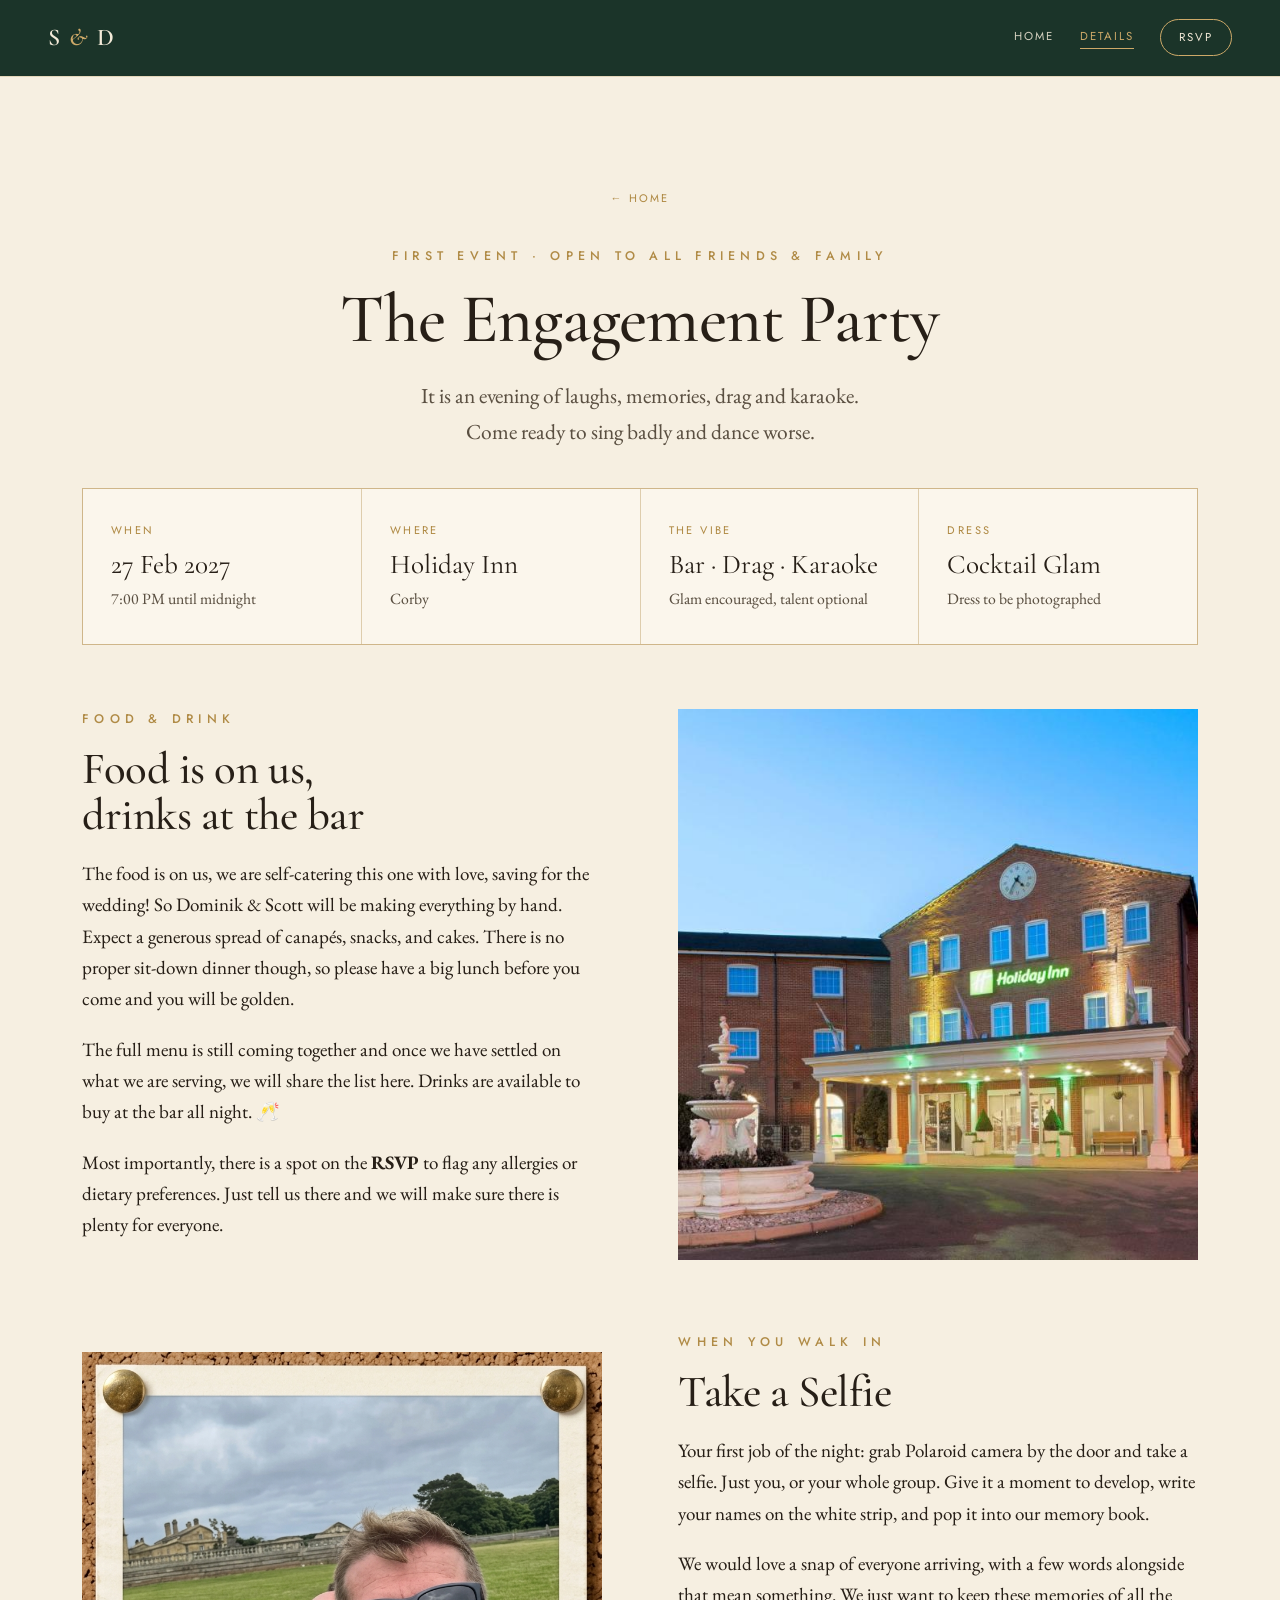
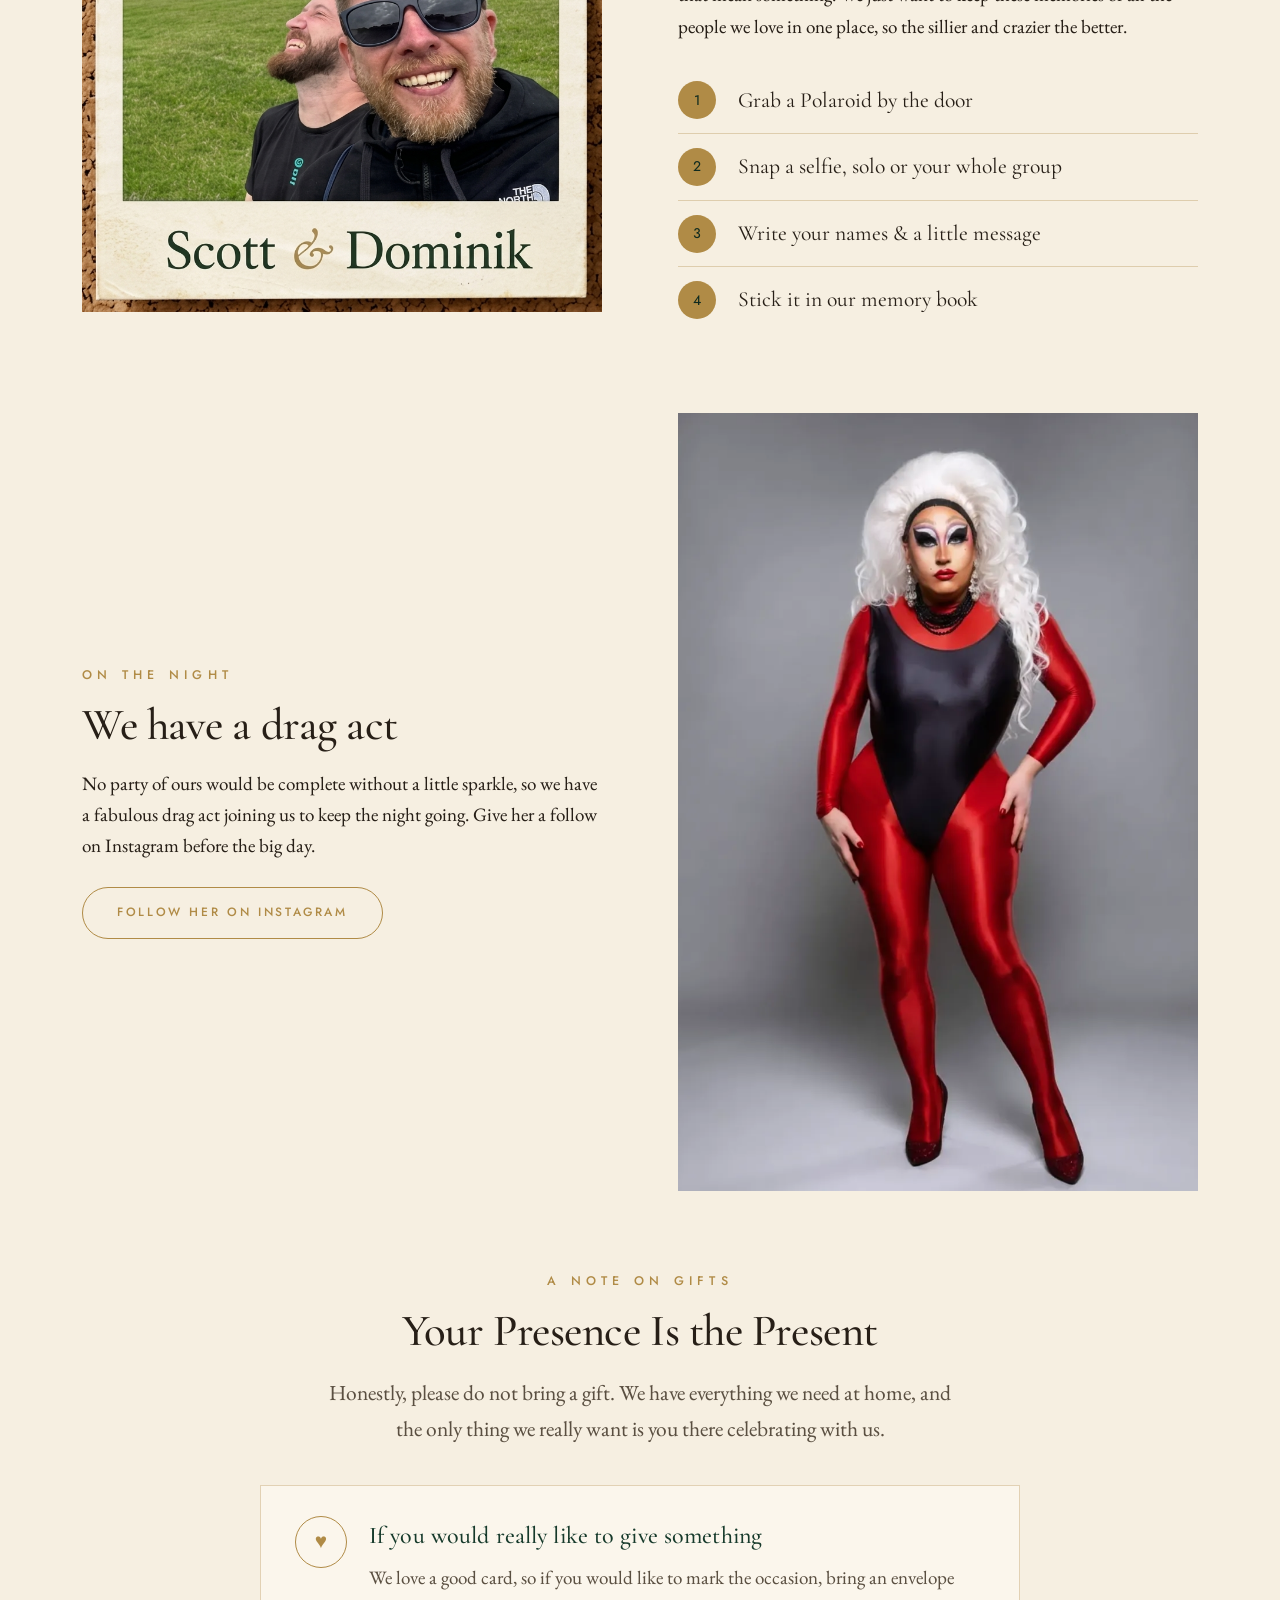
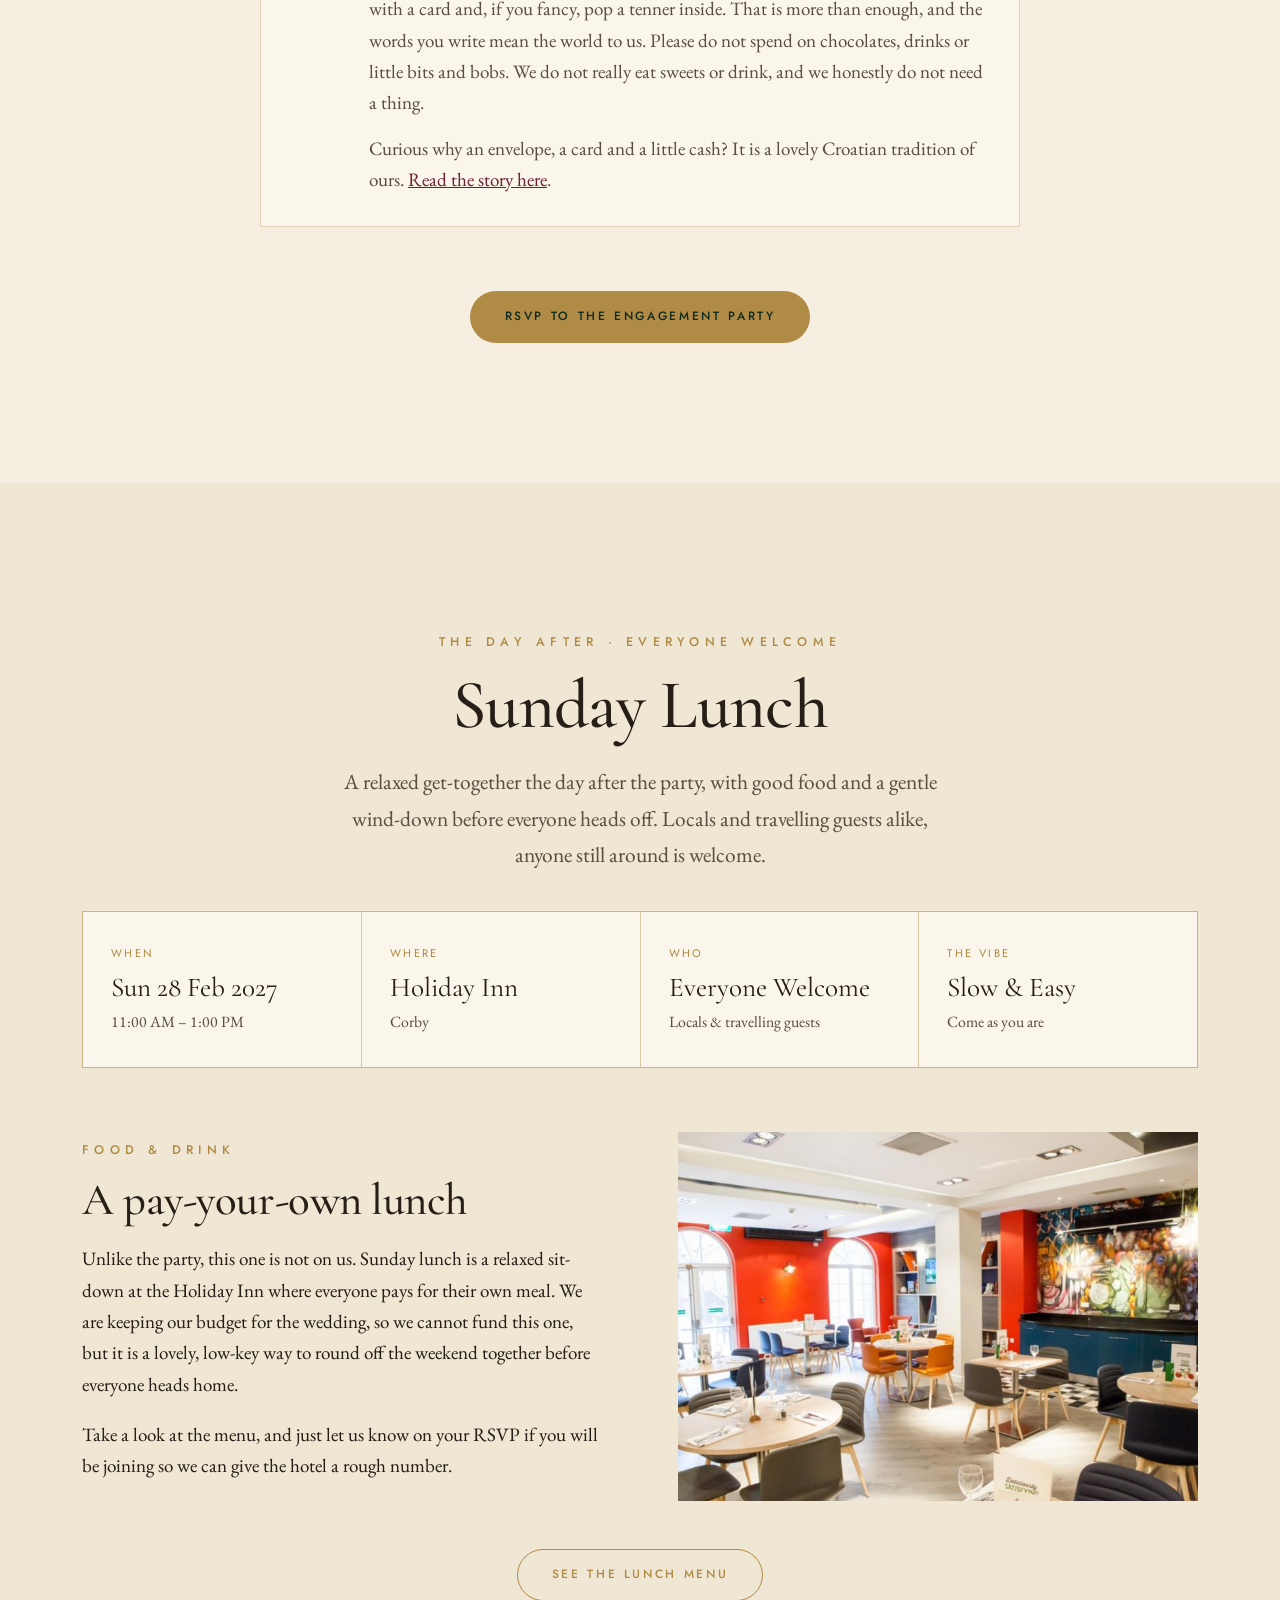
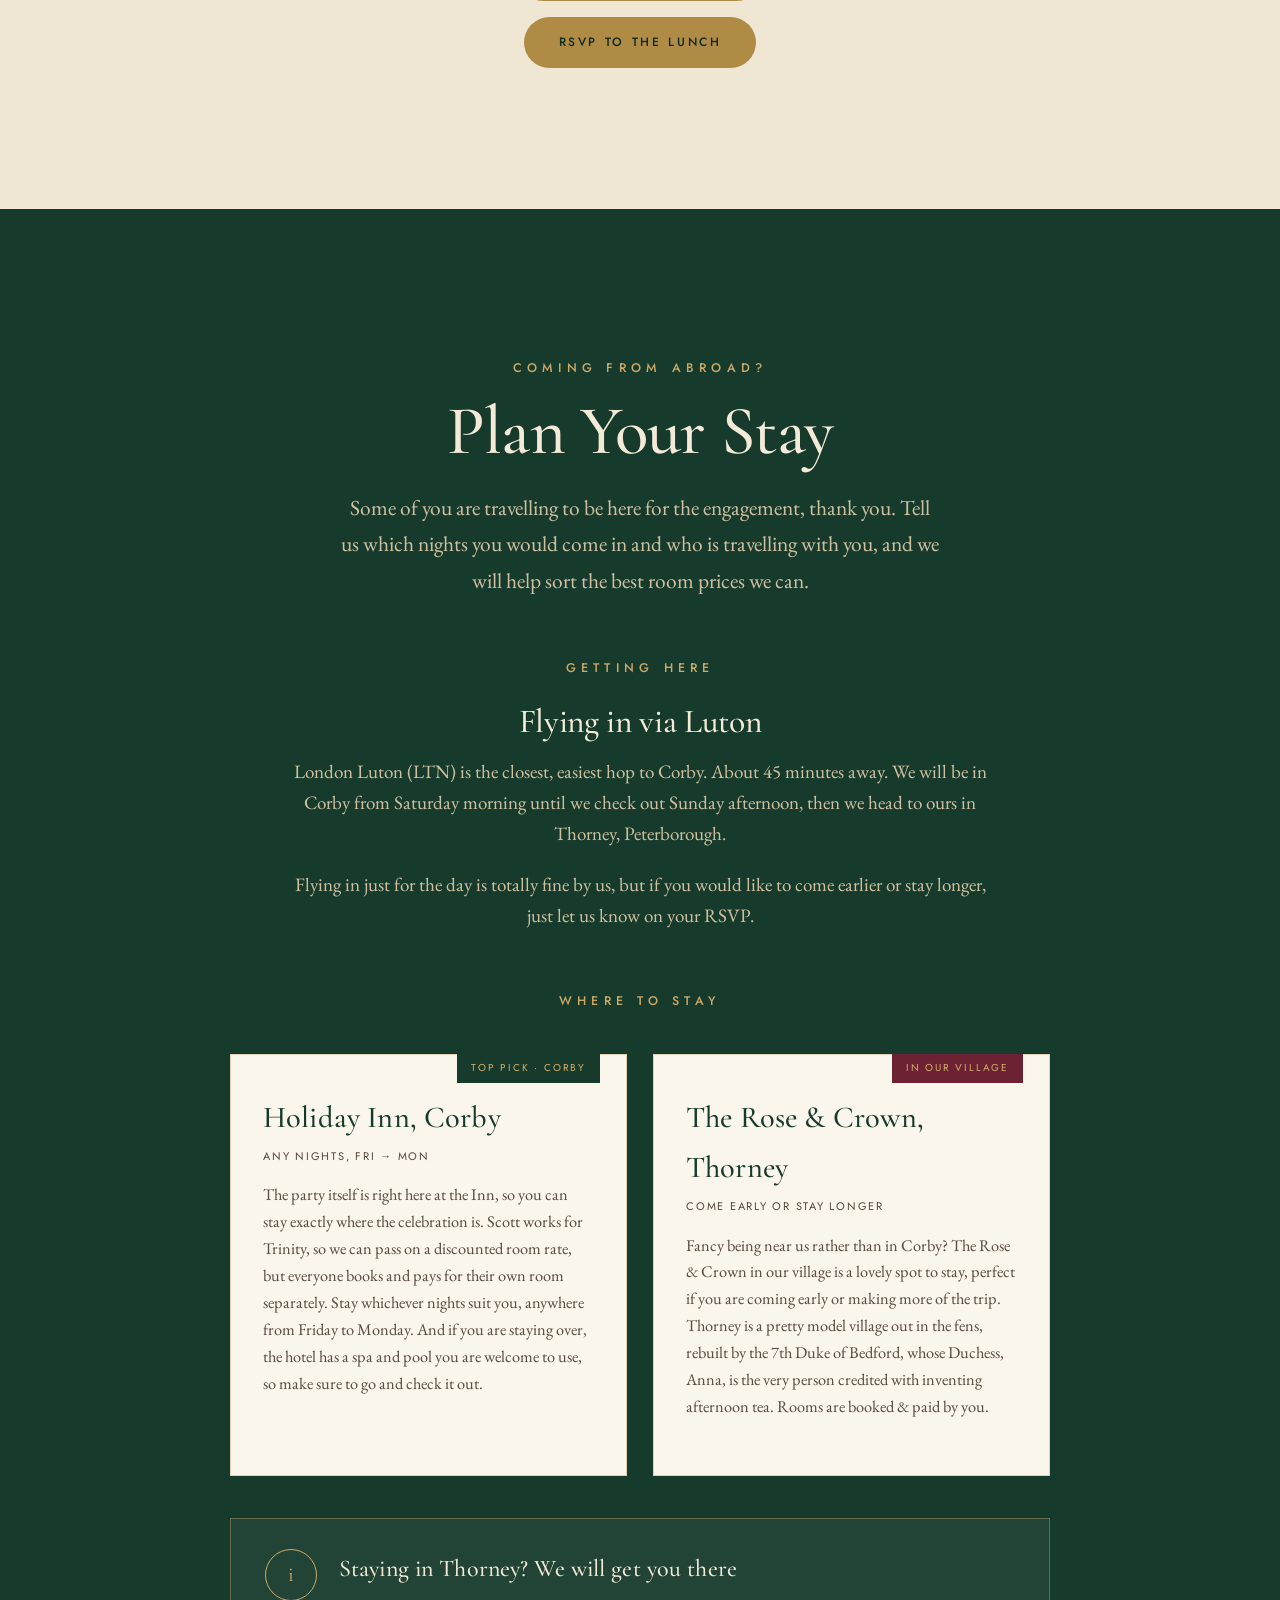
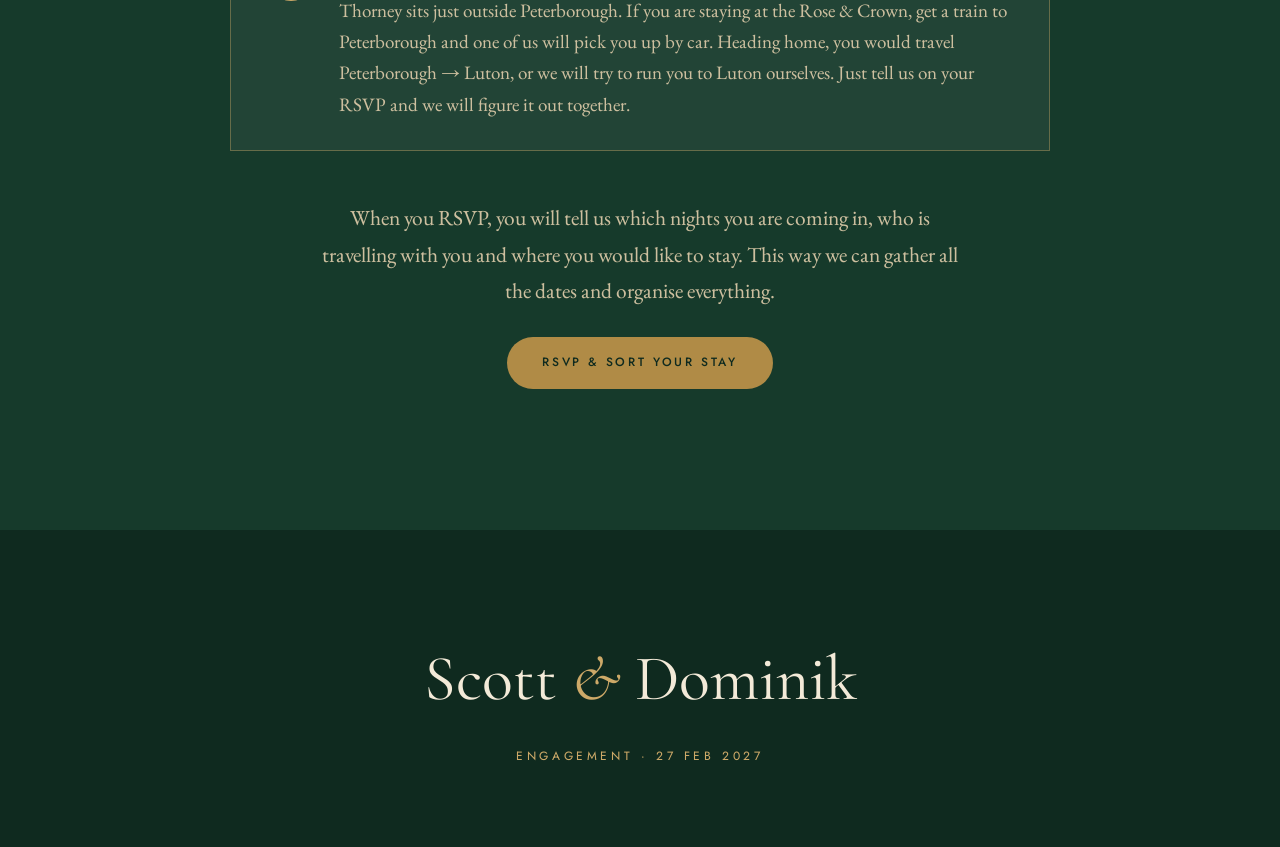
==== commit e43ba971: "." ====
--- a/details.html
+++ b/details.html
@@ -87,7 +87,7 @@
     <div class="center reveal" style="margin-top:5rem;">
       <p class="eyebrow">A Note on Gifts</p>
       <h3 class="section-title" style="font-size:clamp(2rem,3.6vw,2.8rem);">Your Presence Is the Present</h3>
-      <p class="lede" style="margin-top:1.2rem;max-width:640px;margin-left:auto;margin-right:auto;">Honestly, please don't bring a gift. We have everything we need at home, and the only thing we really want is you there celebrating with us.</p>
+      <p class="lede" style="margin-top:1.2rem;max-width:640px;margin-left:auto;margin-right:auto;">Honestly, please do not bring a gift. We have everything we need at home, and the only thing we really want is you there celebrating with us.</p>
     </div>
     <div class="callout callout--light reveal" style="max-width:760px;margin:2.4rem auto 0;">
       <div class="callout__seal">♥</div>
@@ -109,7 +109,7 @@
   <div class="wrap center">
     <p class="eyebrow reveal">The Day After · Everyone Welcome</p>
     <h2 class="section-title reveal">Sunday Lunch</h2>
-    <p class="lede reveal" style="margin-top:1.4rem;">A relaxed get-together the day after the party — good food and a gentle wind-down before everyone heads off. Locals and travelling guests alike, anyone still around is welcome.</p>
+    <p class="lede reveal" style="margin-top:1.4rem;">A relaxed get-together the day after the party, with good food and a gentle wind-down before everyone heads off. Locals and travelling guests alike, anyone still around is welcome.</p>
   </div>
   <div class="wrap">
     <div class="detail-grid reveal">
@@ -122,8 +122,8 @@
       <div class="reveal">
         <p class="eyebrow">Food &amp; Drink</p>
         <h3 class="section-title" style="font-size:clamp(2rem,3.6vw,2.8rem);">A pay-your-own lunch</h3>
-        <p style="margin-top:1.2rem;">Unlike the party, this one isn't on us — Sunday lunch is a relaxed sit-down at the Holiday Inn where everyone pays for their own meal. We're keeping our budget for the wedding, so we can't fund this one, but it's a lovely, low-key way to round off the weekend together before everyone heads home.</p>
-        <p>Take a look at the menu, and just let us know on your RSVP if you'll be joining so we can give the hotel a rough number.</p>
+        <p style="margin-top:1.2rem;">Unlike the party, this one is not on us. Sunday lunch is a relaxed sit-down at the Holiday Inn where everyone pays for their own meal. We are keeping our budget for the wedding, so we cannot fund this one, but it is a lovely, low-key way to round off the weekend together before everyone heads home.</p>
+        <p>Take a look at the menu, and just let us know on your RSVP if you will be joining so we can give the hotel a rough number.</p>
       </div>
       <div class="reveal food-media">
         <figure class="ph food-photo">
@@ -144,7 +144,7 @@
   <div class="wrap center">
     <p class="eyebrow on-dark reveal">Coming From Abroad?</p>
     <h2 class="section-title reveal">Plan Your Stay</h2>
-    <p class="lede reveal" style="margin-top:1.4rem;color:var(--on-dark-soft);">Some of you are travelling to be here for the engagement — thank you. Tell us which nights you would come in and who is travelling with you, and we will help sort the best room prices we can.</p>
+    <p class="lede reveal" style="margin-top:1.4rem;color:var(--on-dark-soft);">Some of you are travelling to be here for the engagement, thank you. Tell us which nights you would come in and who is travelling with you, and we will help sort the best room prices we can.</p>
   </div>
   <div class="wrap">
     <div class="center reveal" style="margin-top:3.2rem;max-width:720px;margin-left:auto;margin-right:auto;">
@@ -162,25 +162,25 @@
         <span class="travel-card__tag">Top Pick · Corby</span>
         <h3>Holiday Inn, Corby</h3>
         <div class="sub">Any nights, Fri → Mon</div>
-        <p>The party itself is right here at the Inn, so you can stay exactly where the celebration is. Scott works for Trinity, so we can pass on a discounted room rate — but everyone books and pays for their own room separately. Stay whichever nights suit you, anywhere from Friday to Monday. And if you're staying over, the hotel has a spa and pool you're welcome to use — make sure to go and check it out.</p>
+        <p>The party itself is right here at the Inn, so you can stay exactly where the celebration is. Scott works for Trinity, so we can pass on a discounted room rate, but everyone books and pays for their own room separately. Stay whichever nights suit you, anywhere from Friday to Monday. And if you are staying over, the hotel has a spa and pool you are welcome to use, so make sure to go and check it out.</p>
       </div>
       <div class="travel-card">
         <span class="travel-card__tag burg">In Our Village</span>
         <h3>The Rose &amp; Crown, Thorney</h3>
         <div class="sub">Come early or stay longer</div>
-        <p>Fancy being near us rather than in Corby? The Rose &amp; Crown in our village is a lovely spot to stay — perfect if you're coming early or making more of the trip. Thorney is a pretty model village out in the fens, rebuilt by the 7th Duke of Bedford — whose Duchess, Anna, is the very person credited with inventing afternoon tea. Rooms are booked &amp; paid by you.</p>
+        <p>Fancy being near us rather than in Corby? The Rose &amp; Crown in our village is a lovely spot to stay, perfect if you are coming early or making more of the trip. Thorney is a pretty model village out in the fens, rebuilt by the 7th Duke of Bedford, whose Duchess, Anna, is the very person credited with inventing afternoon tea. Rooms are booked &amp; paid by you.</p>
       </div>
     </div>
 
     <div class="callout reveal" style="max-width:820px;margin:2.6rem auto 0;">
       <div class="callout__seal">i</div>
       <div>
-        <h4 style="color:var(--on-dark);">Staying in Thorney? We'll get you there</h4>
-        <p>Thorney sits just outside Peterborough. If you're staying with us or at the Rose &amp; Crown, get a train to Peterborough and one of us will pick you up by car. Heading home, you'd travel Peterborough → Luton, or we'll try to run you to Luton ourselves. Just tell us on your RSVP and we'll figure it out together.</p>
+        <h4 style="color:var(--on-dark);">Staying in Thorney? We will get you there</h4>
+        <p>Thorney sits just outside Peterborough. If you are staying at the Rose &amp; Crown, get a train to Peterborough and one of us will pick you up by car. Heading home, you would travel Peterborough → Luton, or we will try to run you to Luton ourselves. Just tell us on your RSVP and we will figure it out together.</p>
       </div>
     </div>
 
-    <p class="lede reveal" style="margin-top:3rem;text-align:center;max-width:640px;margin-left:auto;margin-right:auto;color:var(--on-dark-soft);">When you RSVP, you will tell us which nights you are coming in, who is travelling with you and where you would like to stay. This way we can gather everyone's dates and organise everything.</p>
+    <p class="lede reveal" style="margin-top:3rem;text-align:center;max-width:640px;margin-left:auto;margin-right:auto;color:var(--on-dark-soft);">When you RSVP, you will tell us which nights you are coming in, who is travelling with you and where you would like to stay. This way we can gather all the dates and organise everything.</p>
     <div class="btn-row reveal" style="justify-content:center;margin-top:1.8rem;">
       <a href="rsvp.html" class="btn btn--gold">RSVP &amp; sort your stay</a>
     </div>
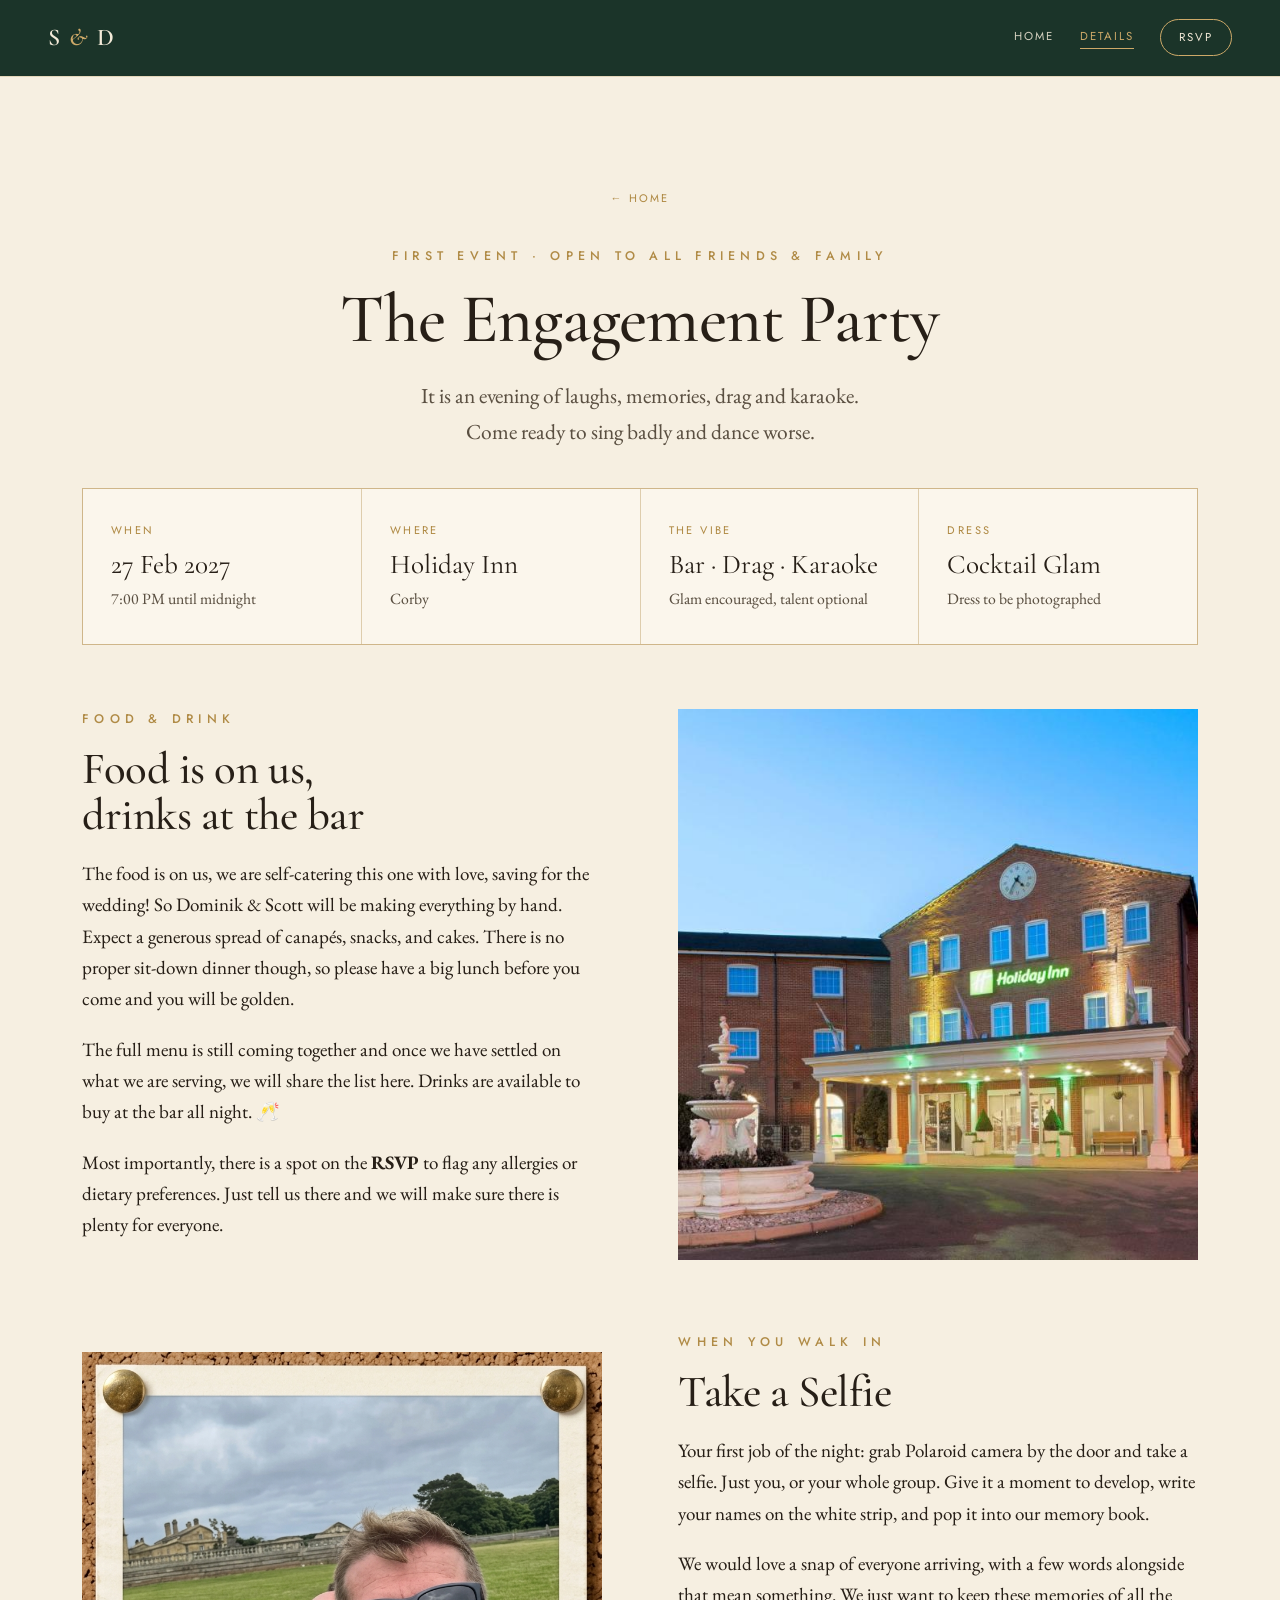
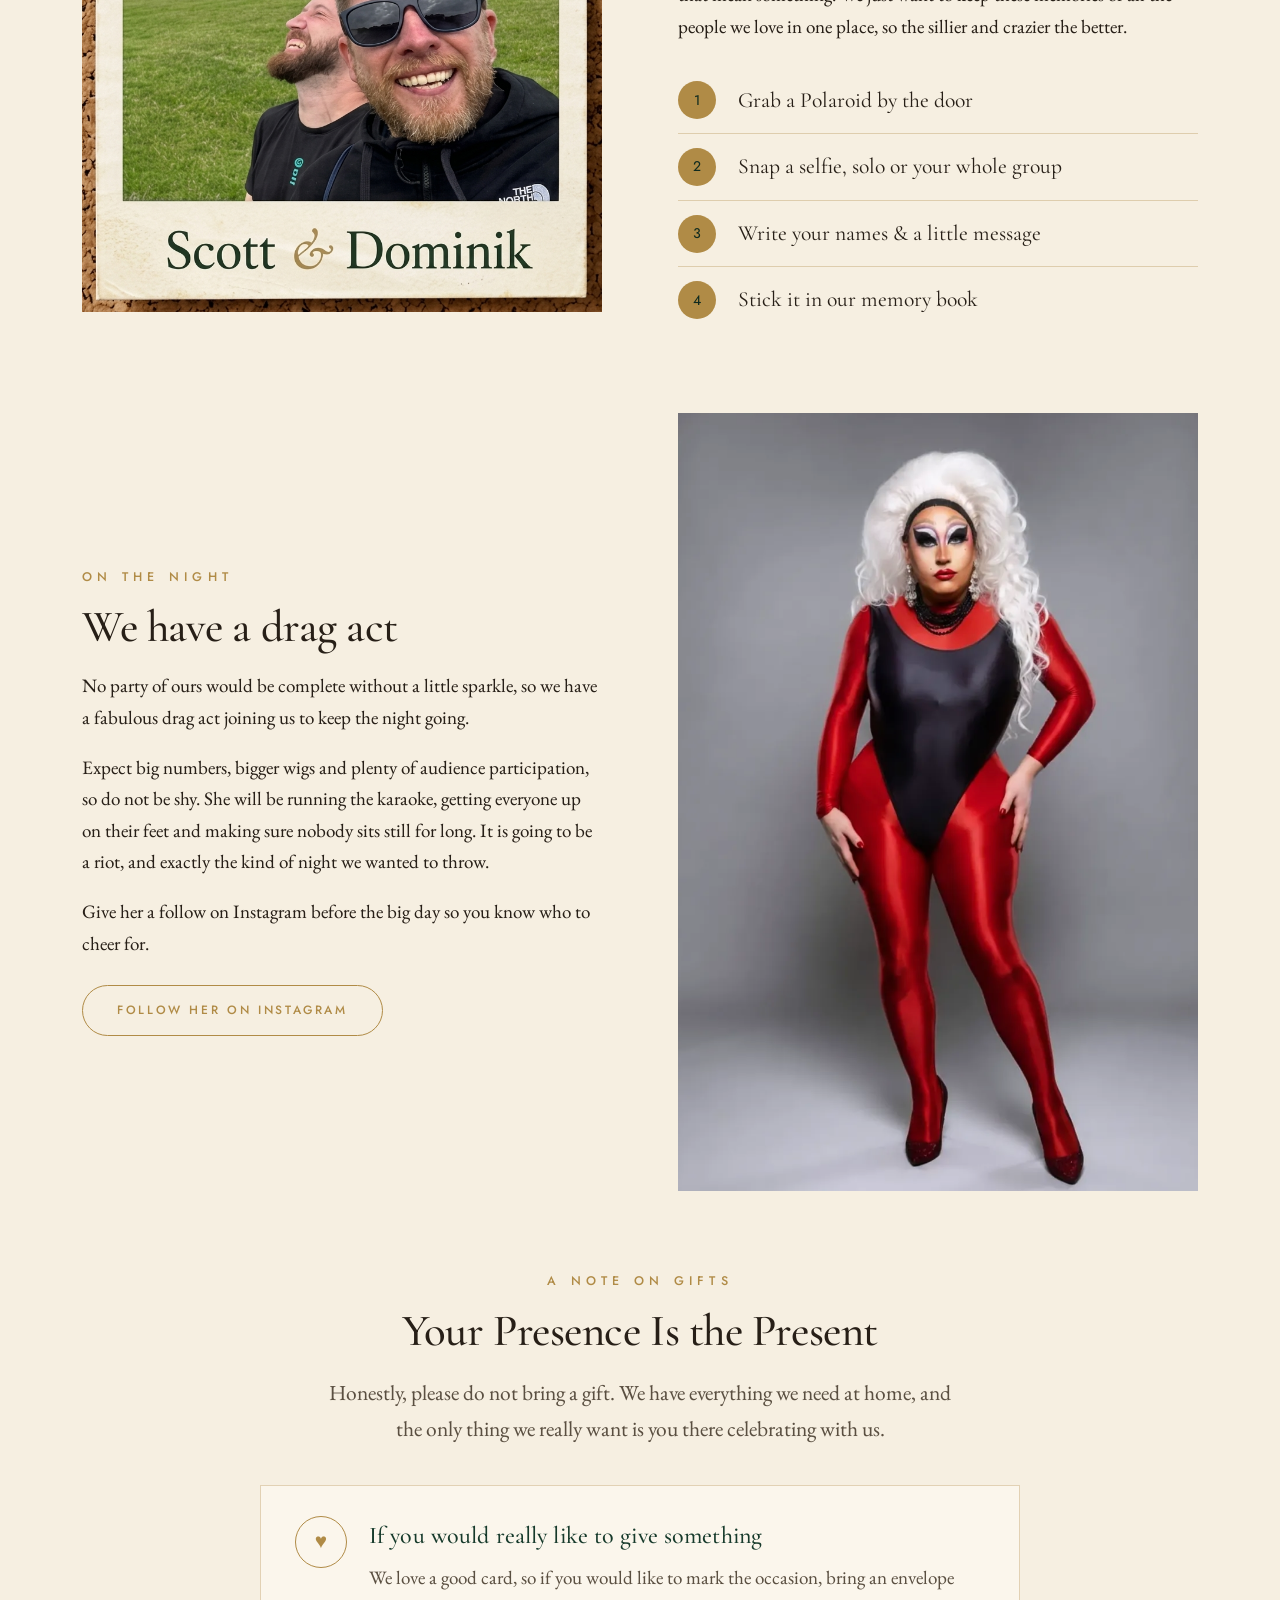
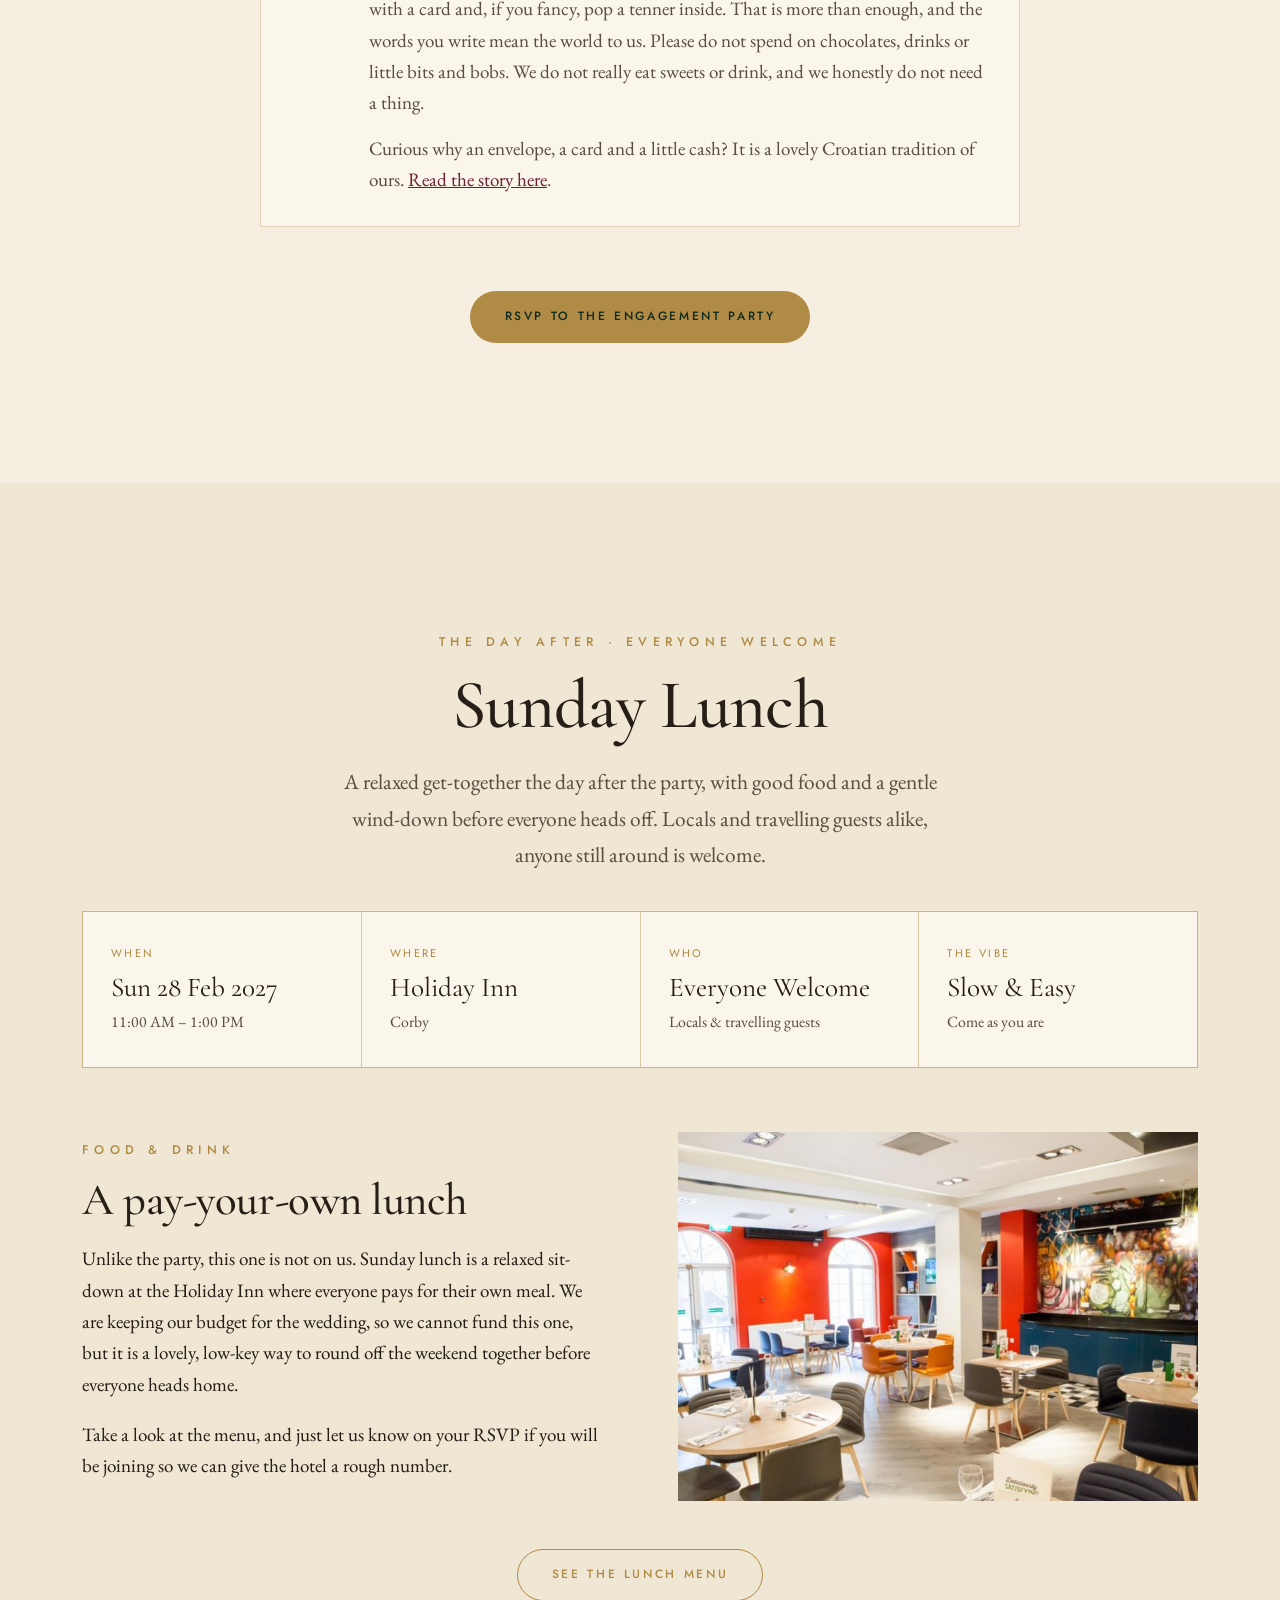
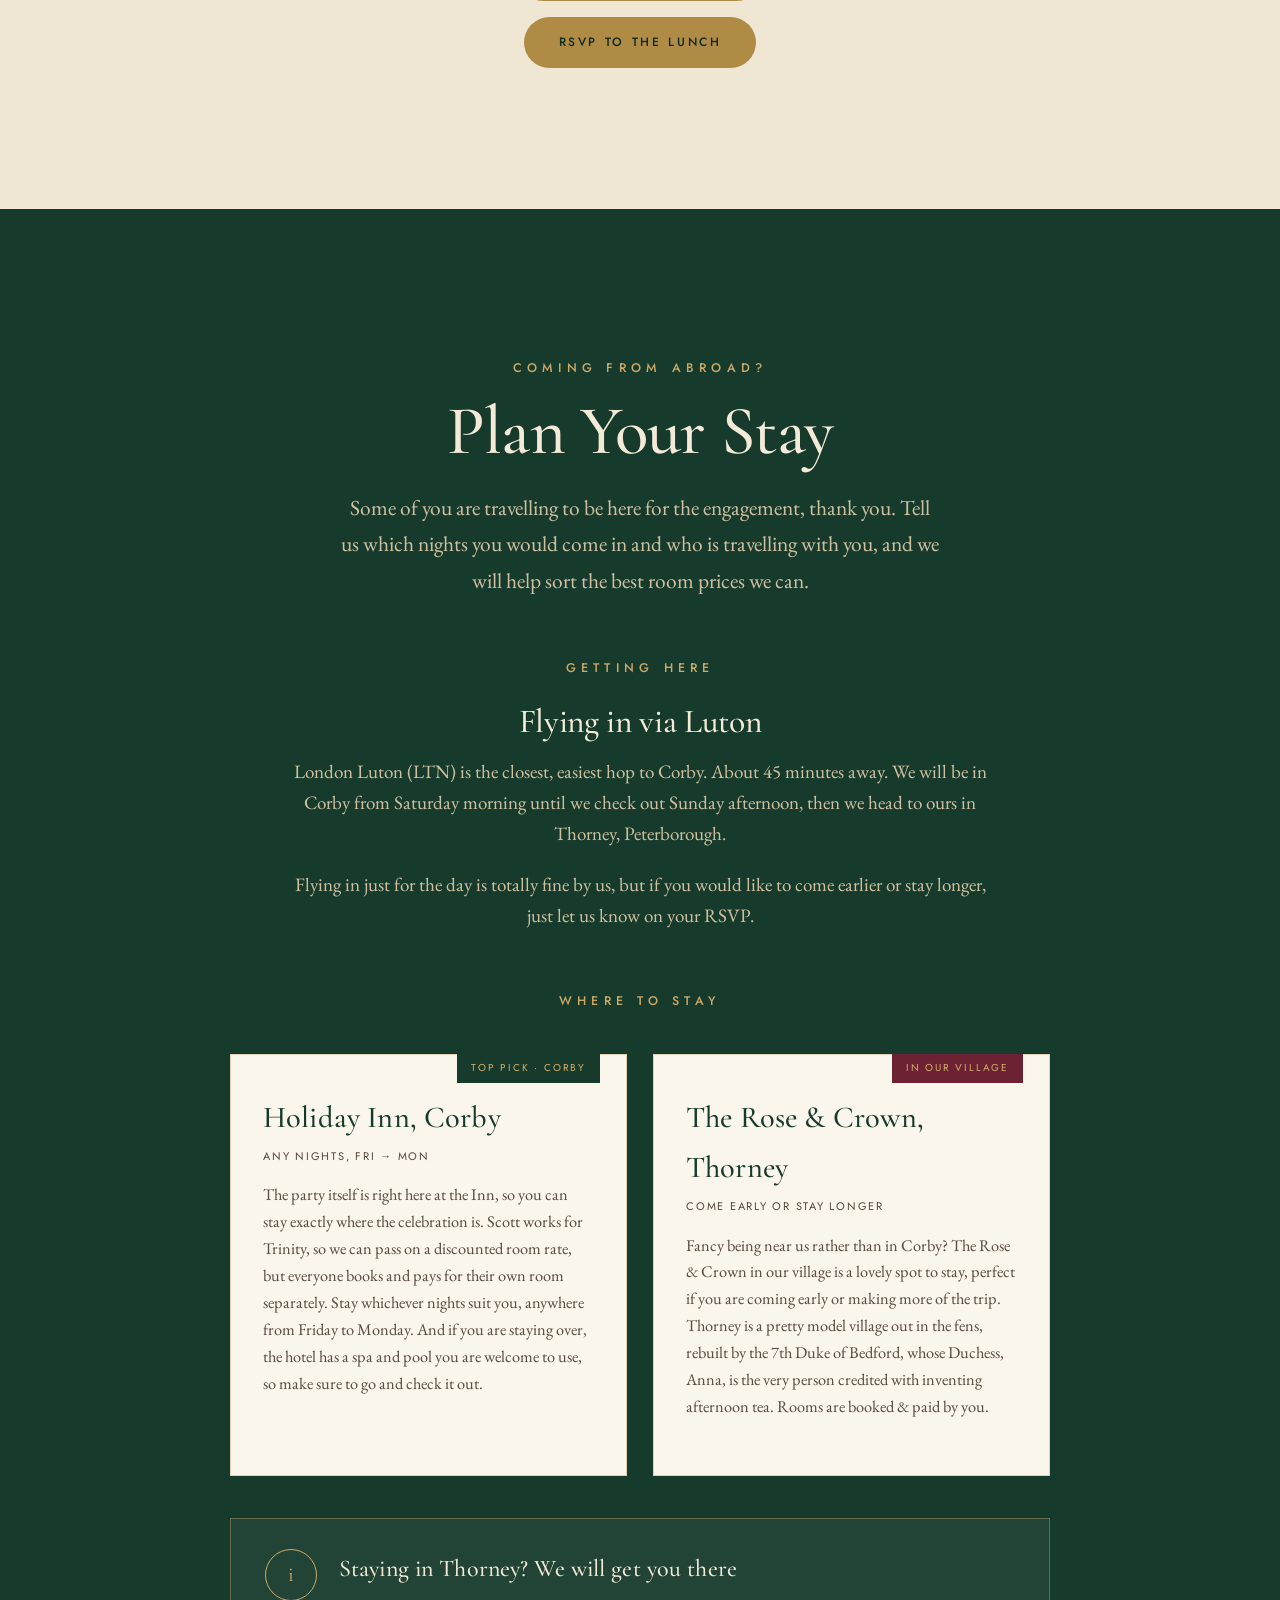
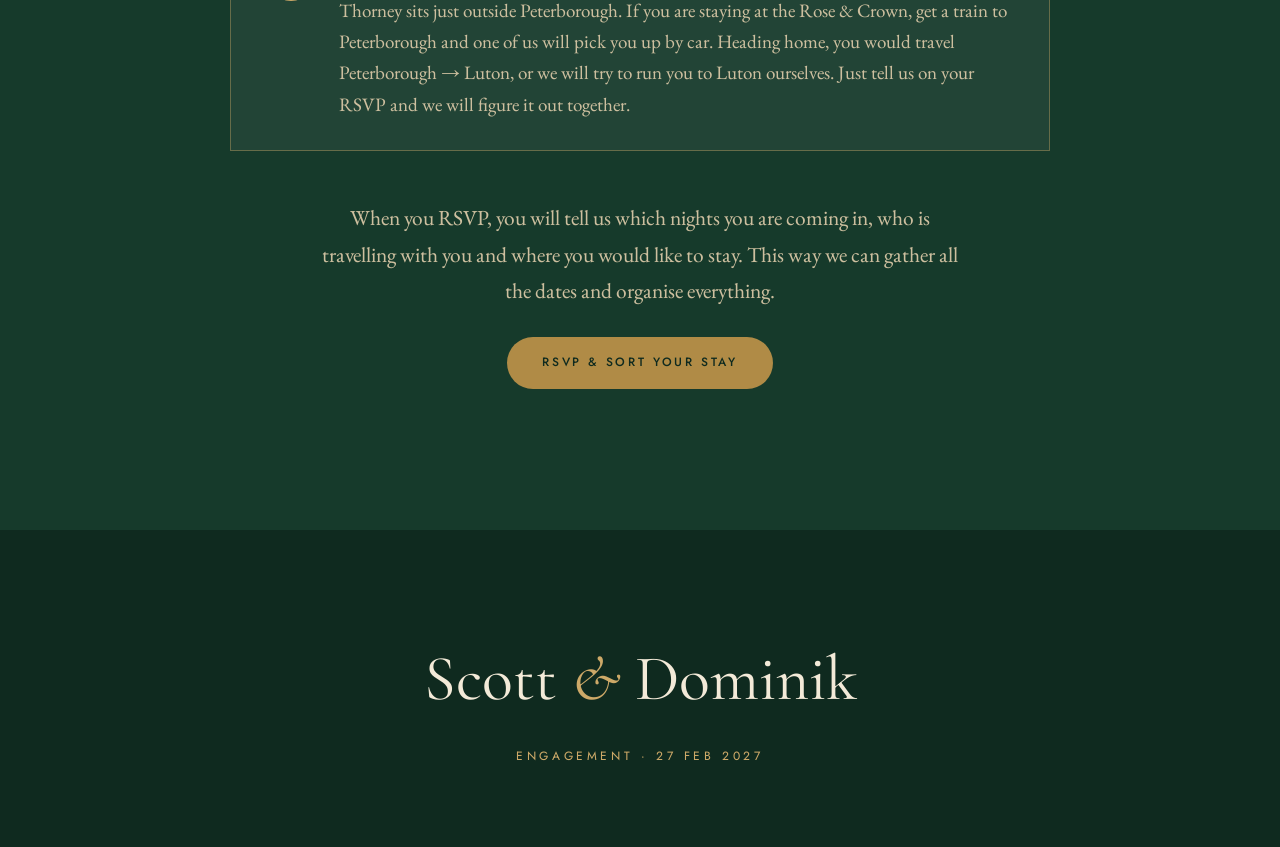
==== commit c471d57c: "." ====
--- a/details.html
+++ b/details.html
@@ -74,7 +74,9 @@
       <div class="reveal">
         <p class="eyebrow">On the Night</p>
         <h3 class="section-title" style="font-size:clamp(2rem,3.6vw,2.8rem);">We have a drag act</h3>
-        <p style="margin-top:1.2rem;">No party of ours would be complete without a little sparkle, so we have a fabulous drag act joining us to keep the night going. Give her a follow on Instagram before the big day.</p>
+        <p style="margin-top:1.2rem;">No party of ours would be complete without a little sparkle, so we have a fabulous drag act joining us to keep the night going.</p>
+        <p>Expect big numbers, bigger wigs and plenty of audience participation, so do not be shy. She will be running the karaoke, getting everyone up on their feet and making sure nobody sits still for long. It is going to be a riot, and exactly the kind of night we wanted to throw.</p>
+        <p>Give her a follow on Instagram before the big day so you know who to cheer for.</p>
         <div class="btn-row" style="justify-content:flex-start;margin-top:1.6rem;">
           <a href="https://www.instagram.com/dragqueensindy/" class="btn btn--outline" target="_blank" rel="noopener">Follow her on Instagram</a>
         </div>
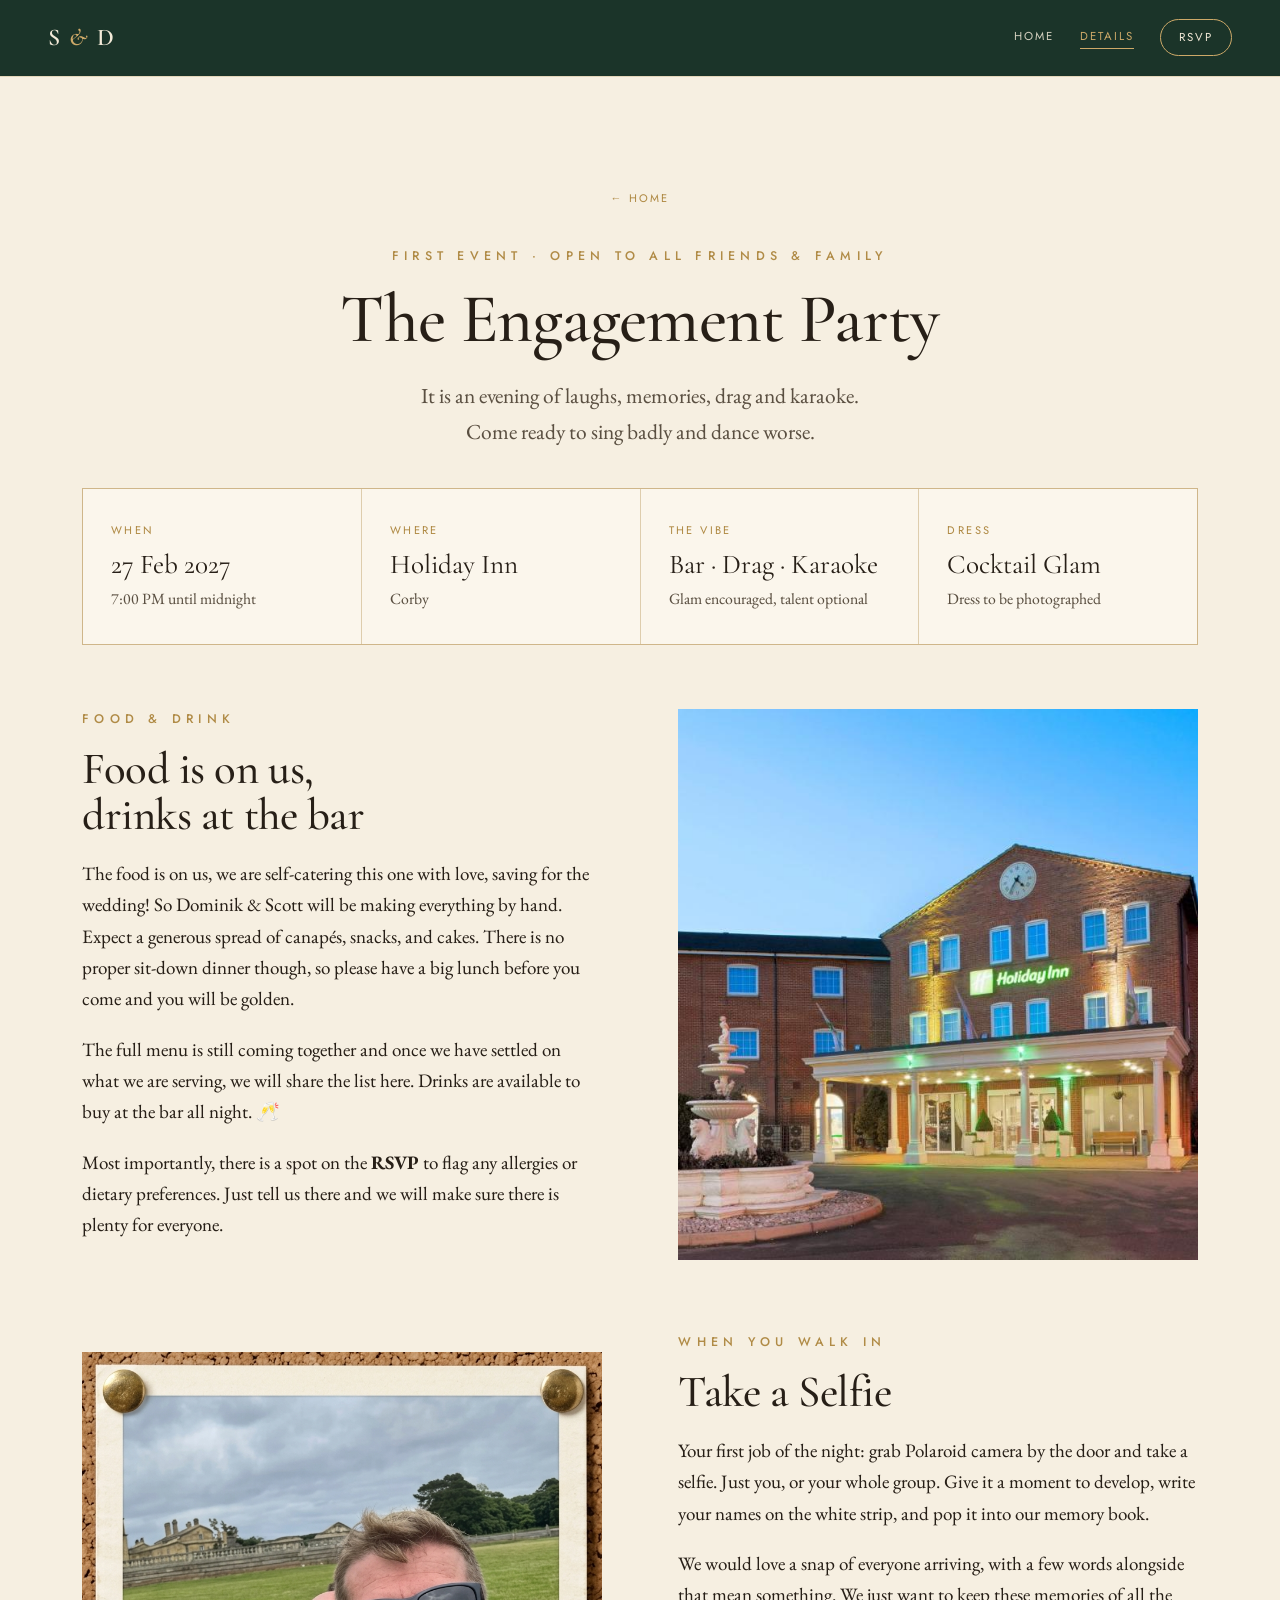
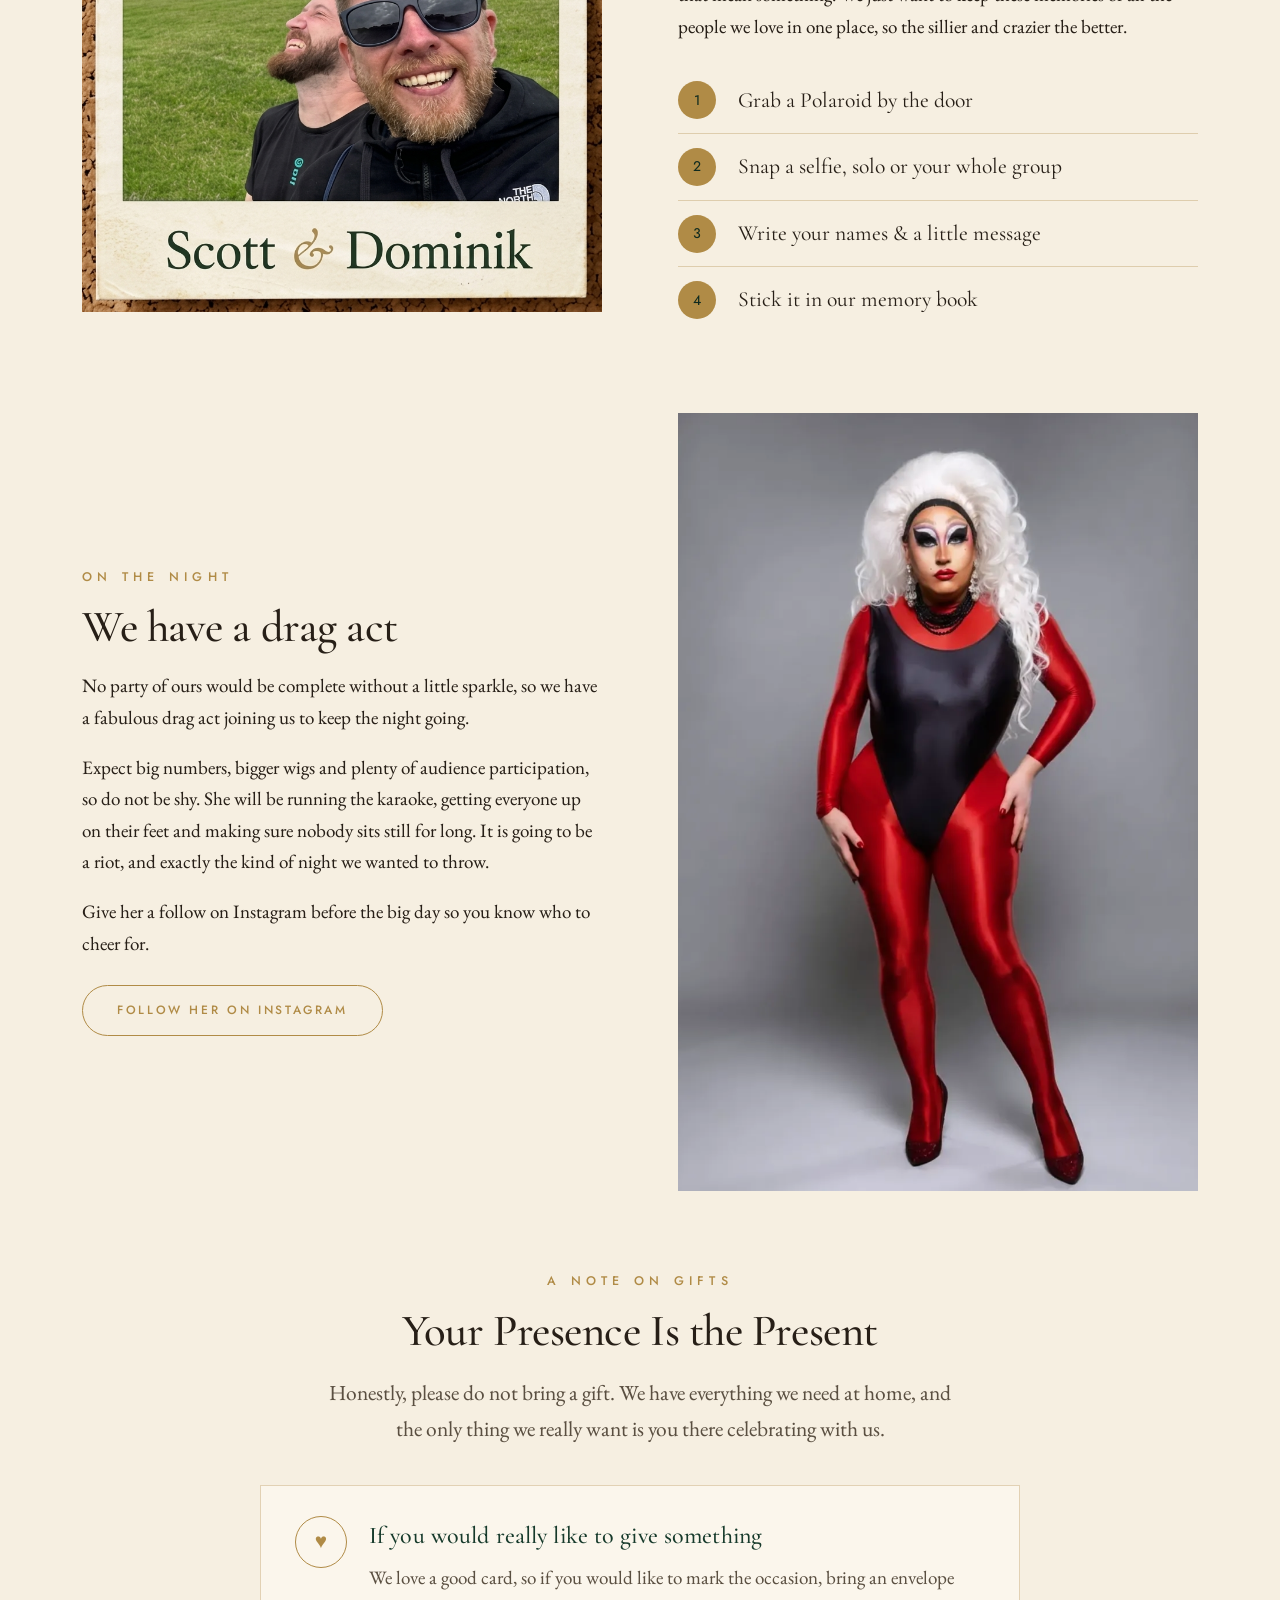
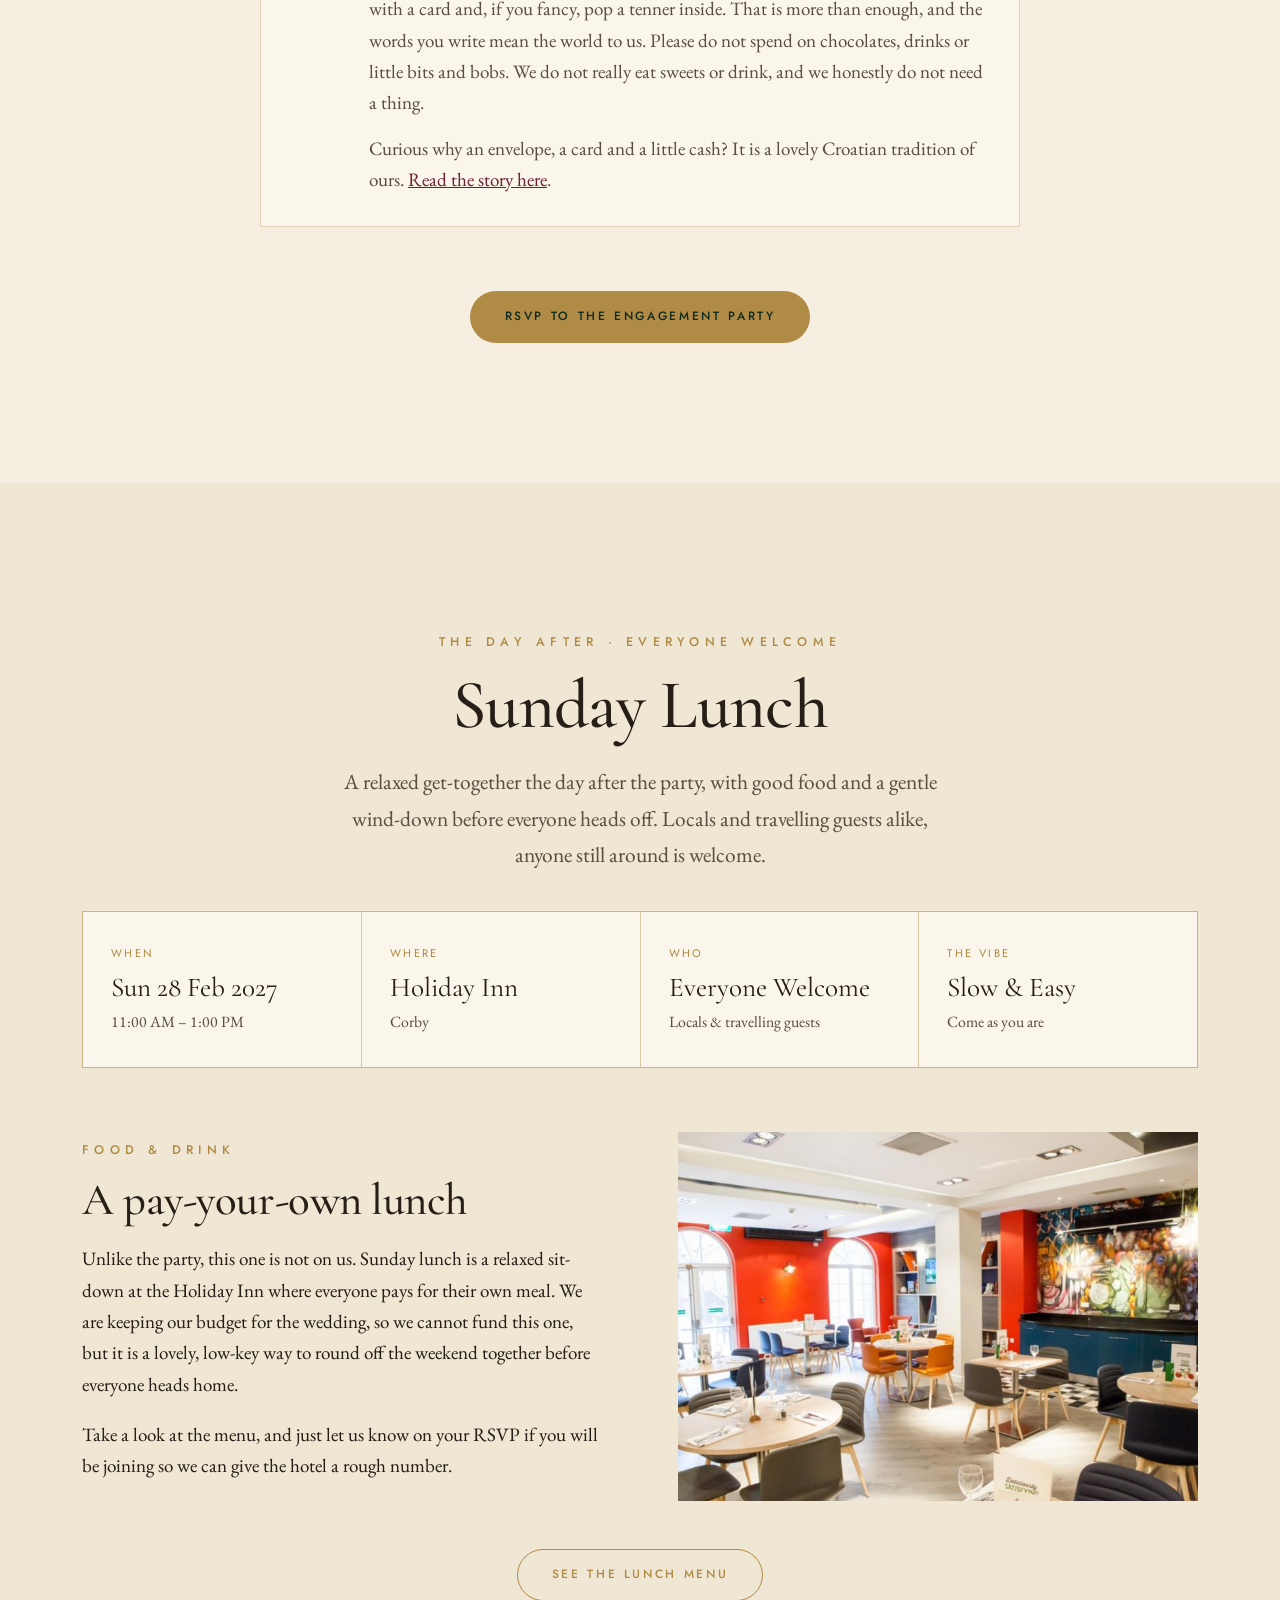
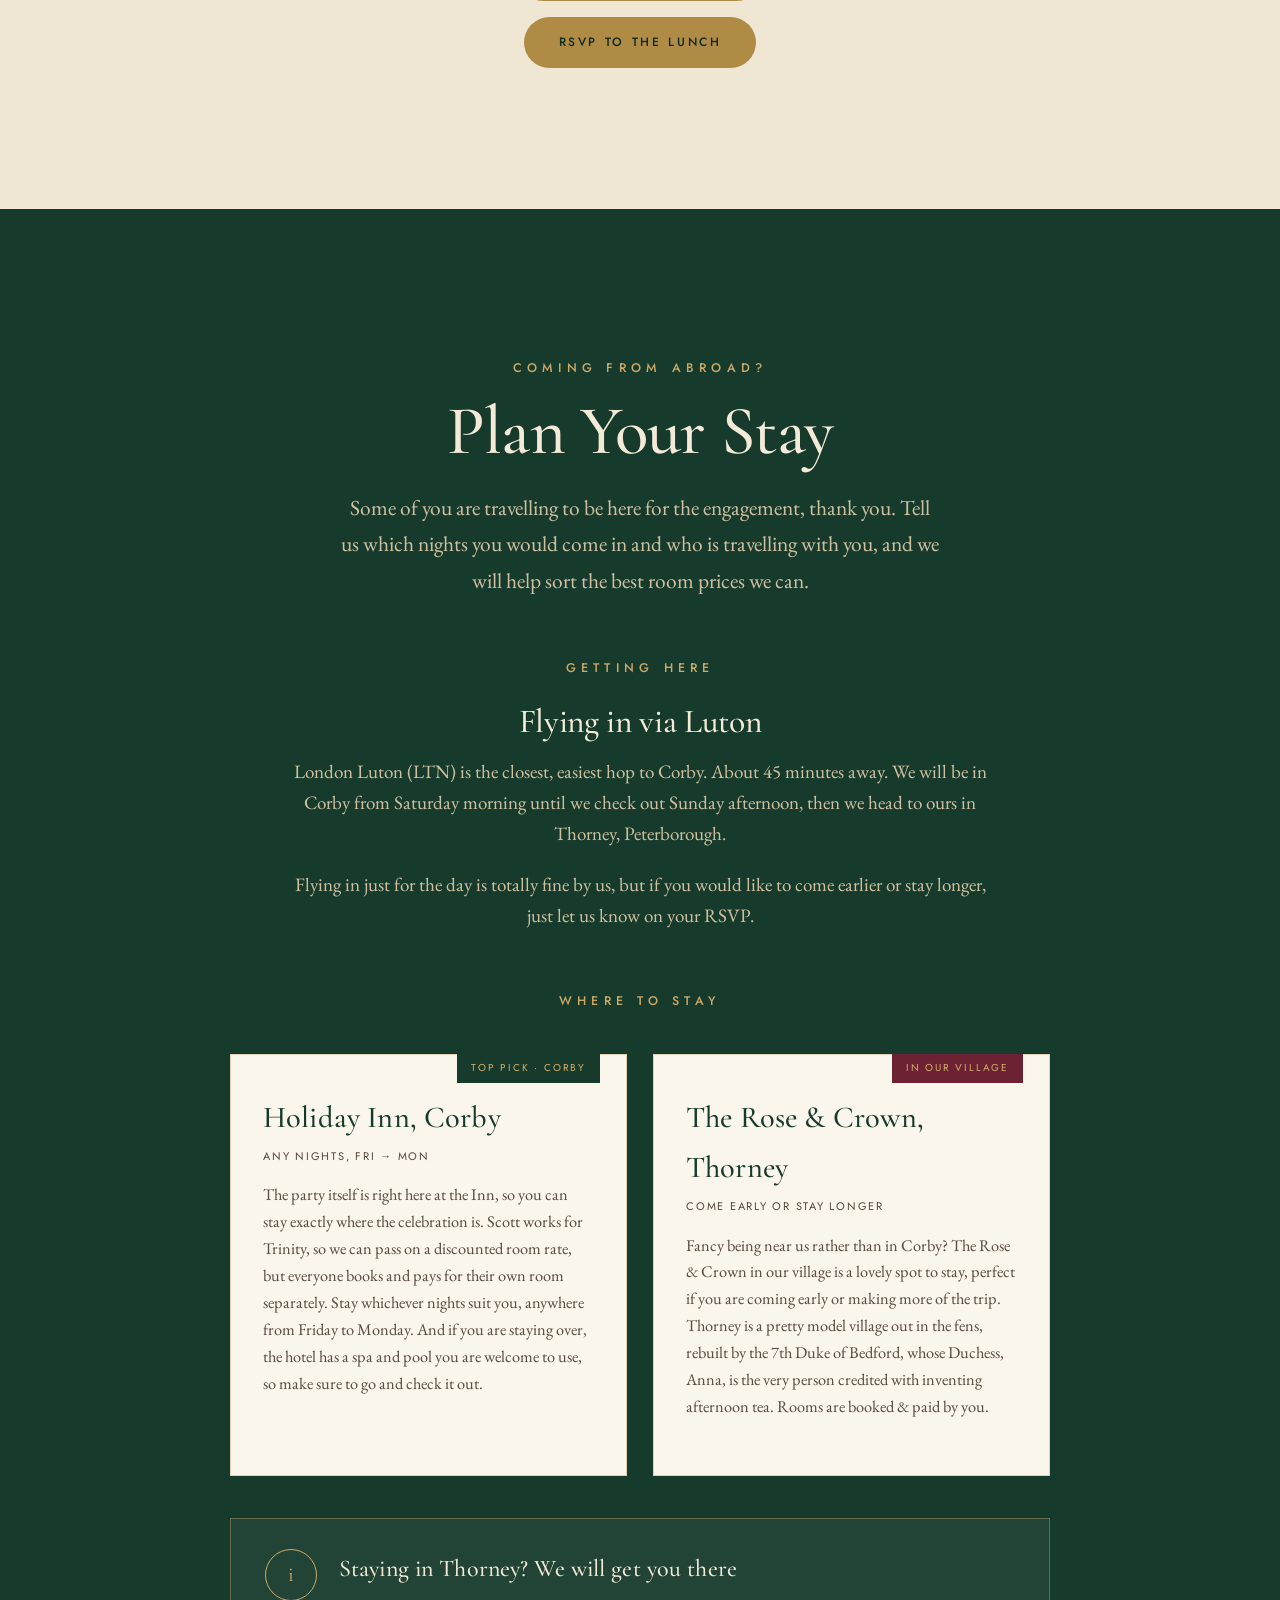
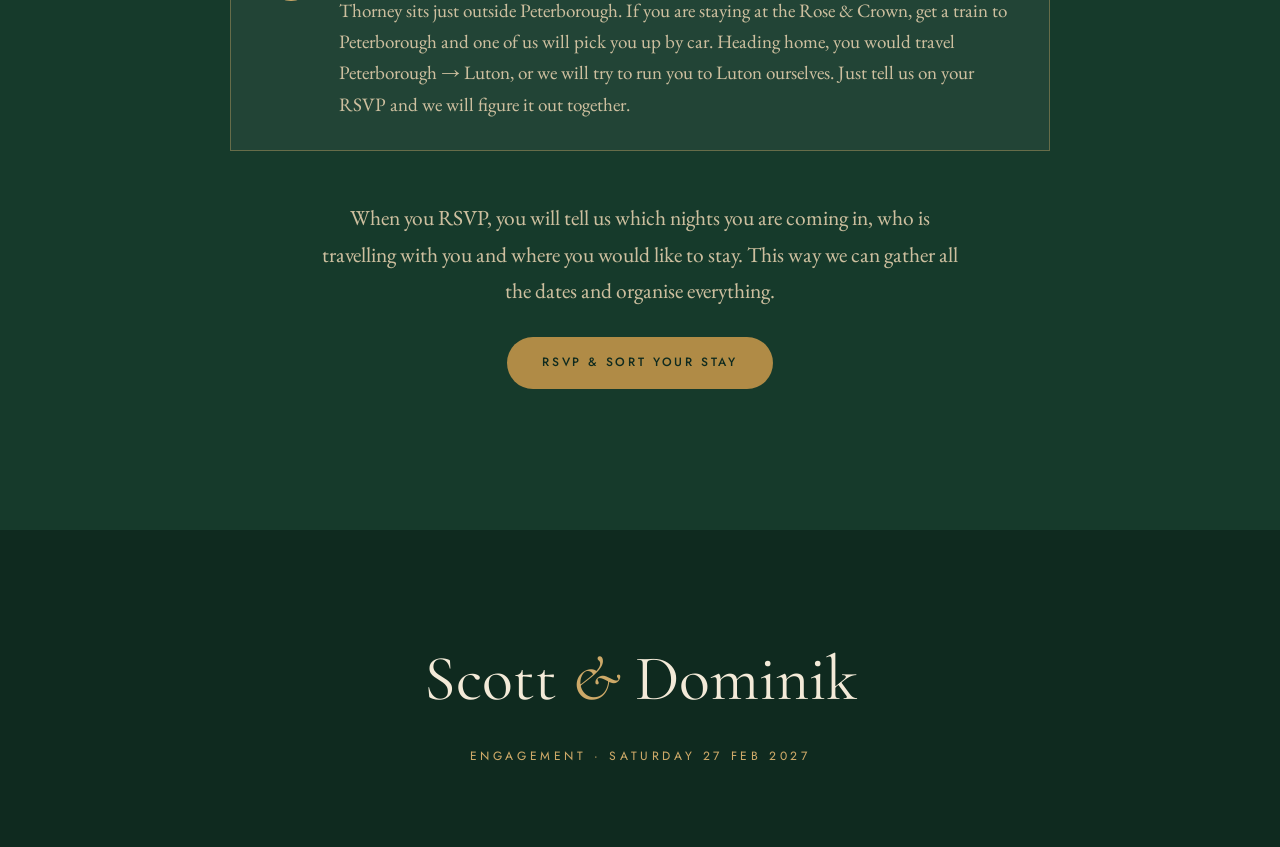
==== commit 27c18dbc: "." ====
--- a/details.html
+++ b/details.html
@@ -192,7 +192,7 @@
 <footer class="footer">
   <div class="wrap">
     <div class="footer__mono">Scott <span class="amp">&amp;</span> Dominik</div>
-    <div class="footer__date">Engagement · 27 Feb 2027</div>
+    <div class="footer__date">Engagement · Saturday 27 Feb 2027</div>
   </div>
 </footer>
 
--- a/styles.css
+++ b/styles.css
@@ -282,6 +282,7 @@
 .split { display: grid; grid-template-columns: 1fr 1fr; gap: clamp(40px, 6vw, 96px); align-items: center; }
 .split--reverse .split__media { order: 2; }
 .story-img { width: 100%; aspect-ratio: 4/5; }
+.story-img.ph { background: none; }   /* no striped placeholder flashing while the photo loads */
 .story-img--wide { aspect-ratio: 5/4; }
 .story-img-frame { position: relative; padding: 14px; }
 .story-img-frame::before { content: ""; position: absolute; inset: 0; border: 1px solid var(--gold); transform: translate(16px, 16px); z-index: -1; }
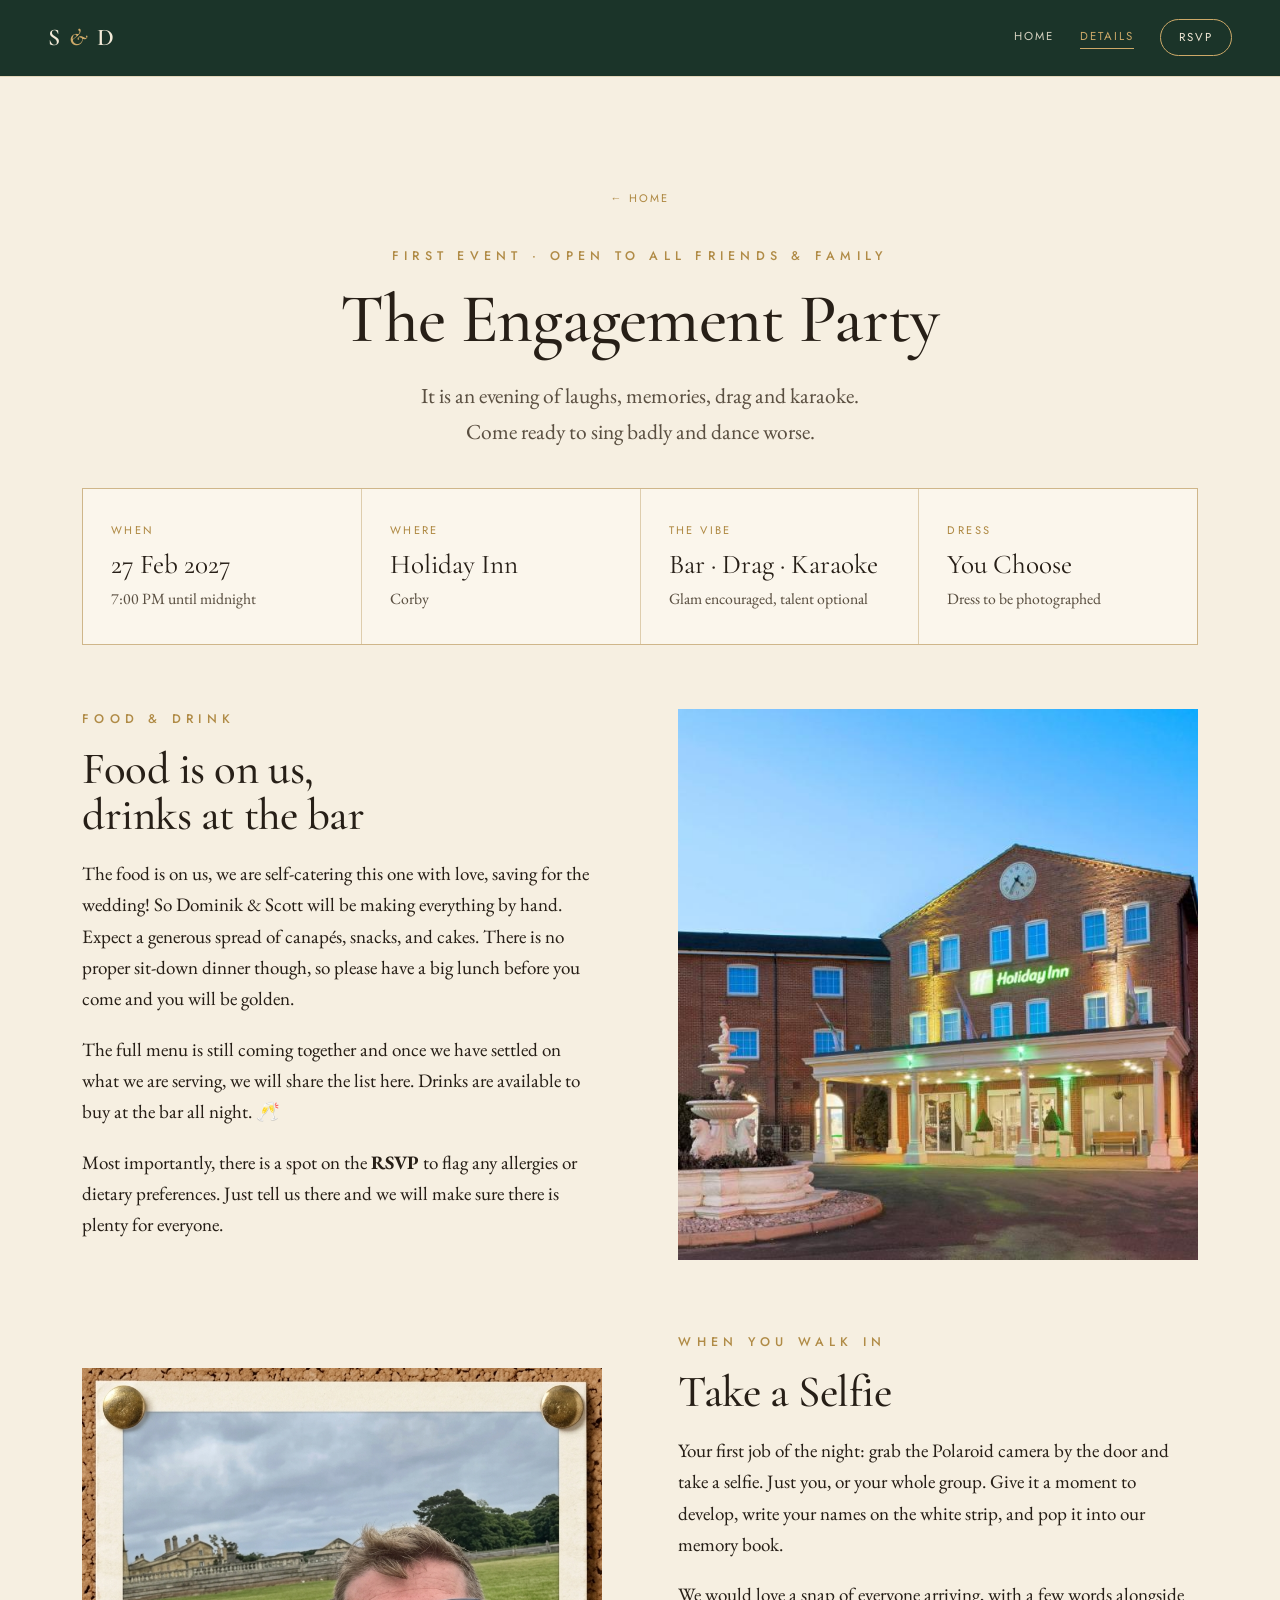
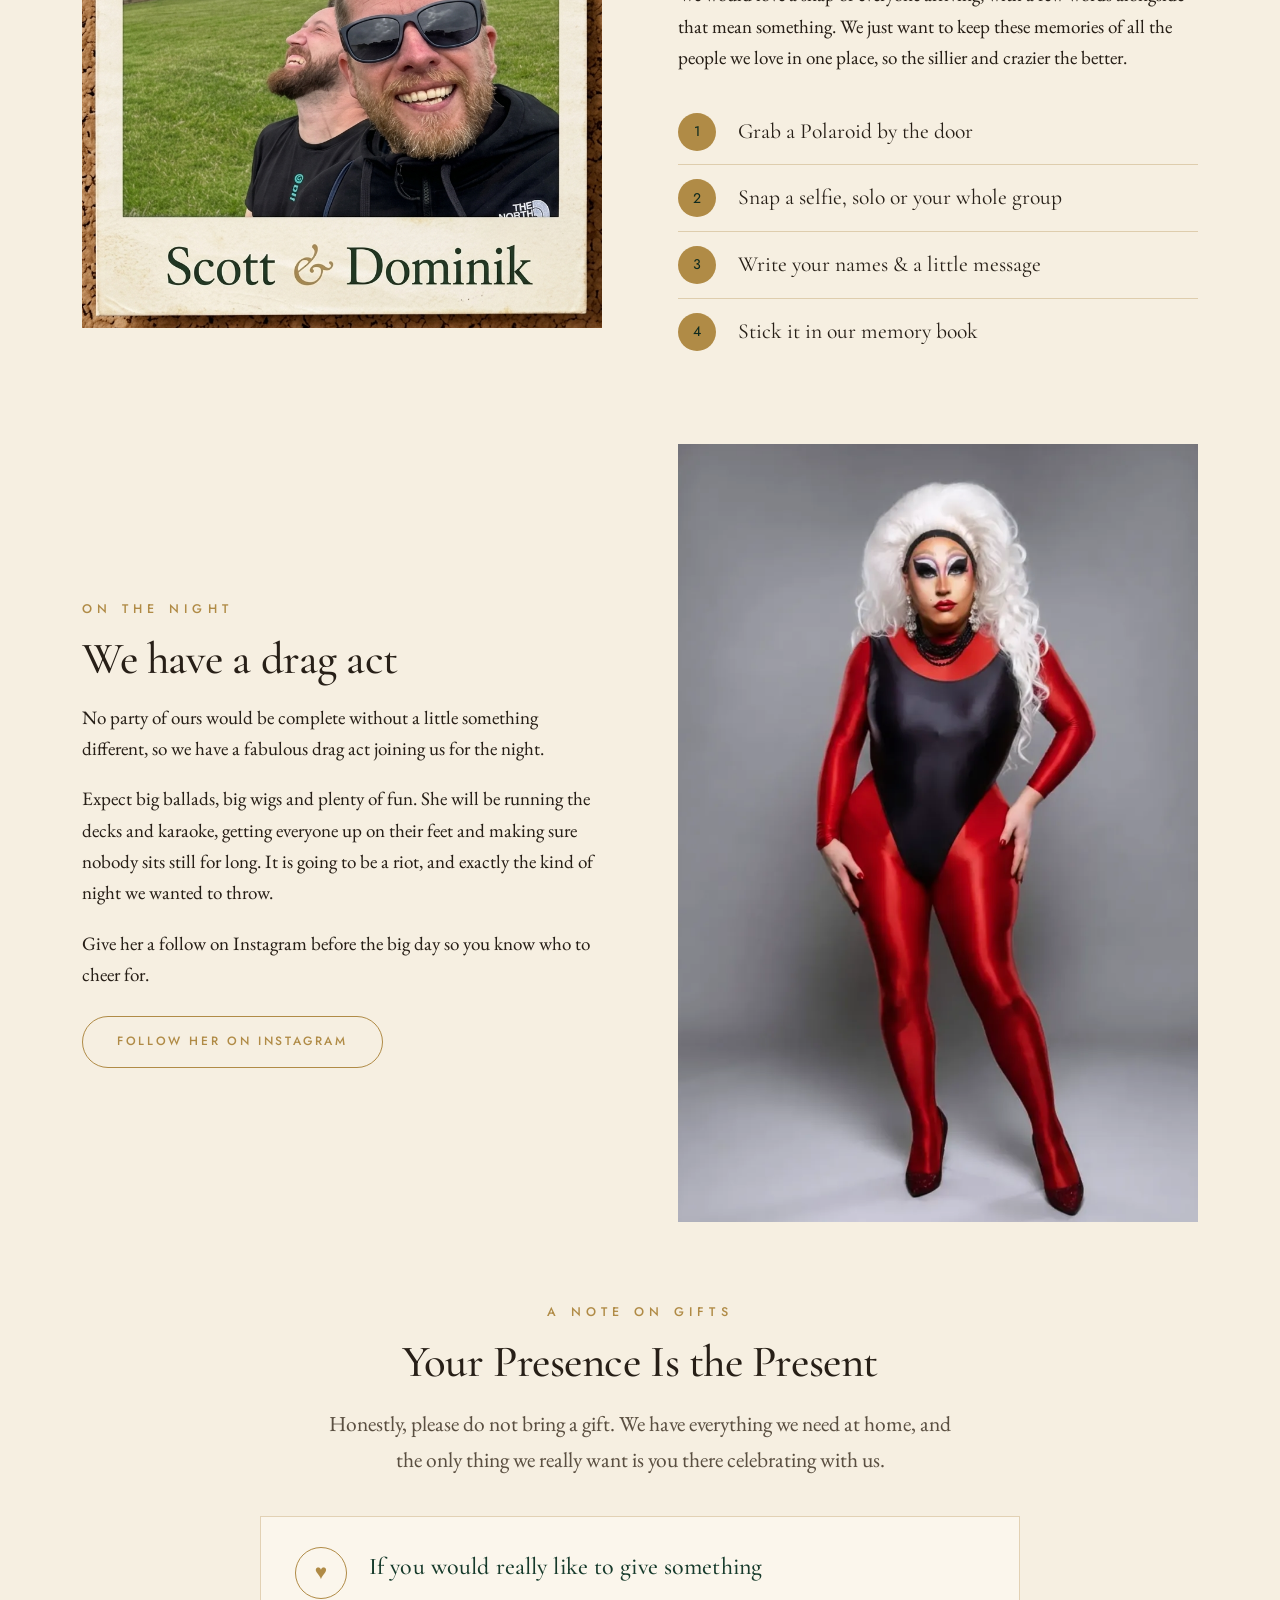
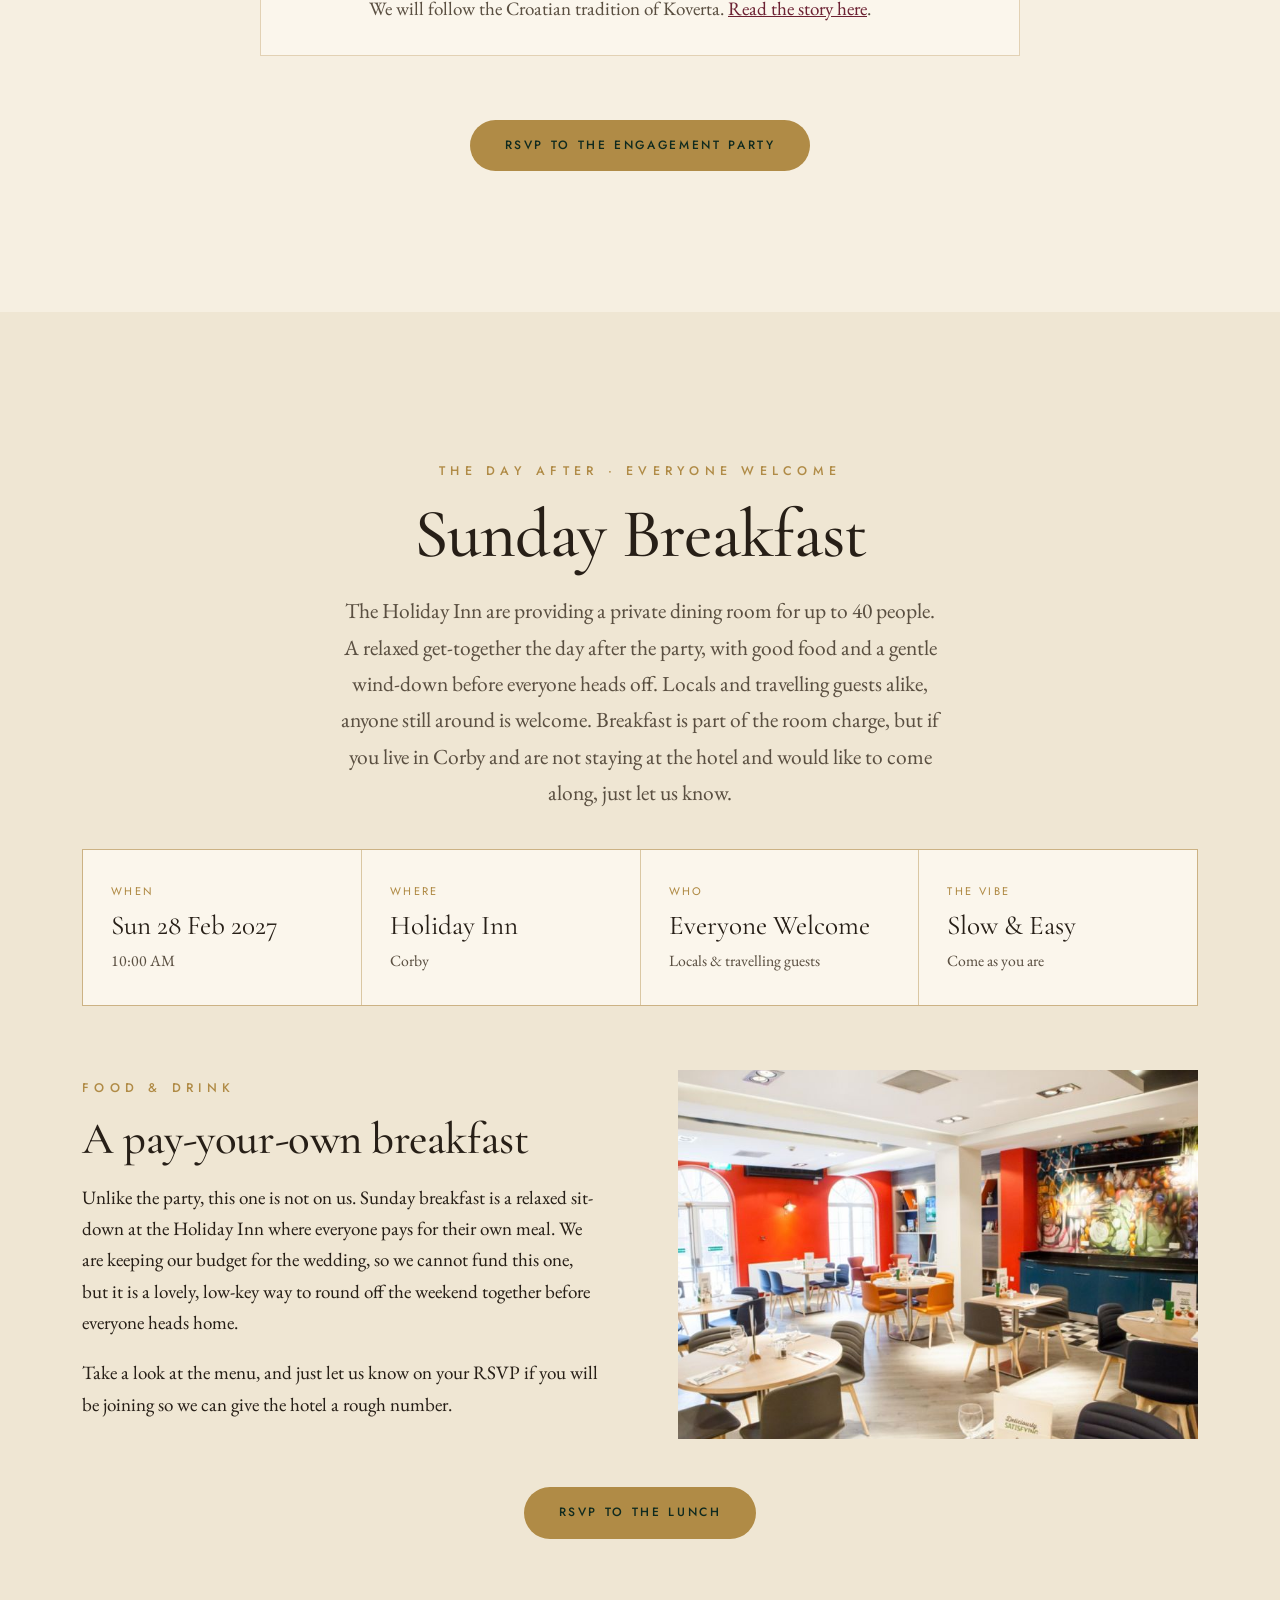
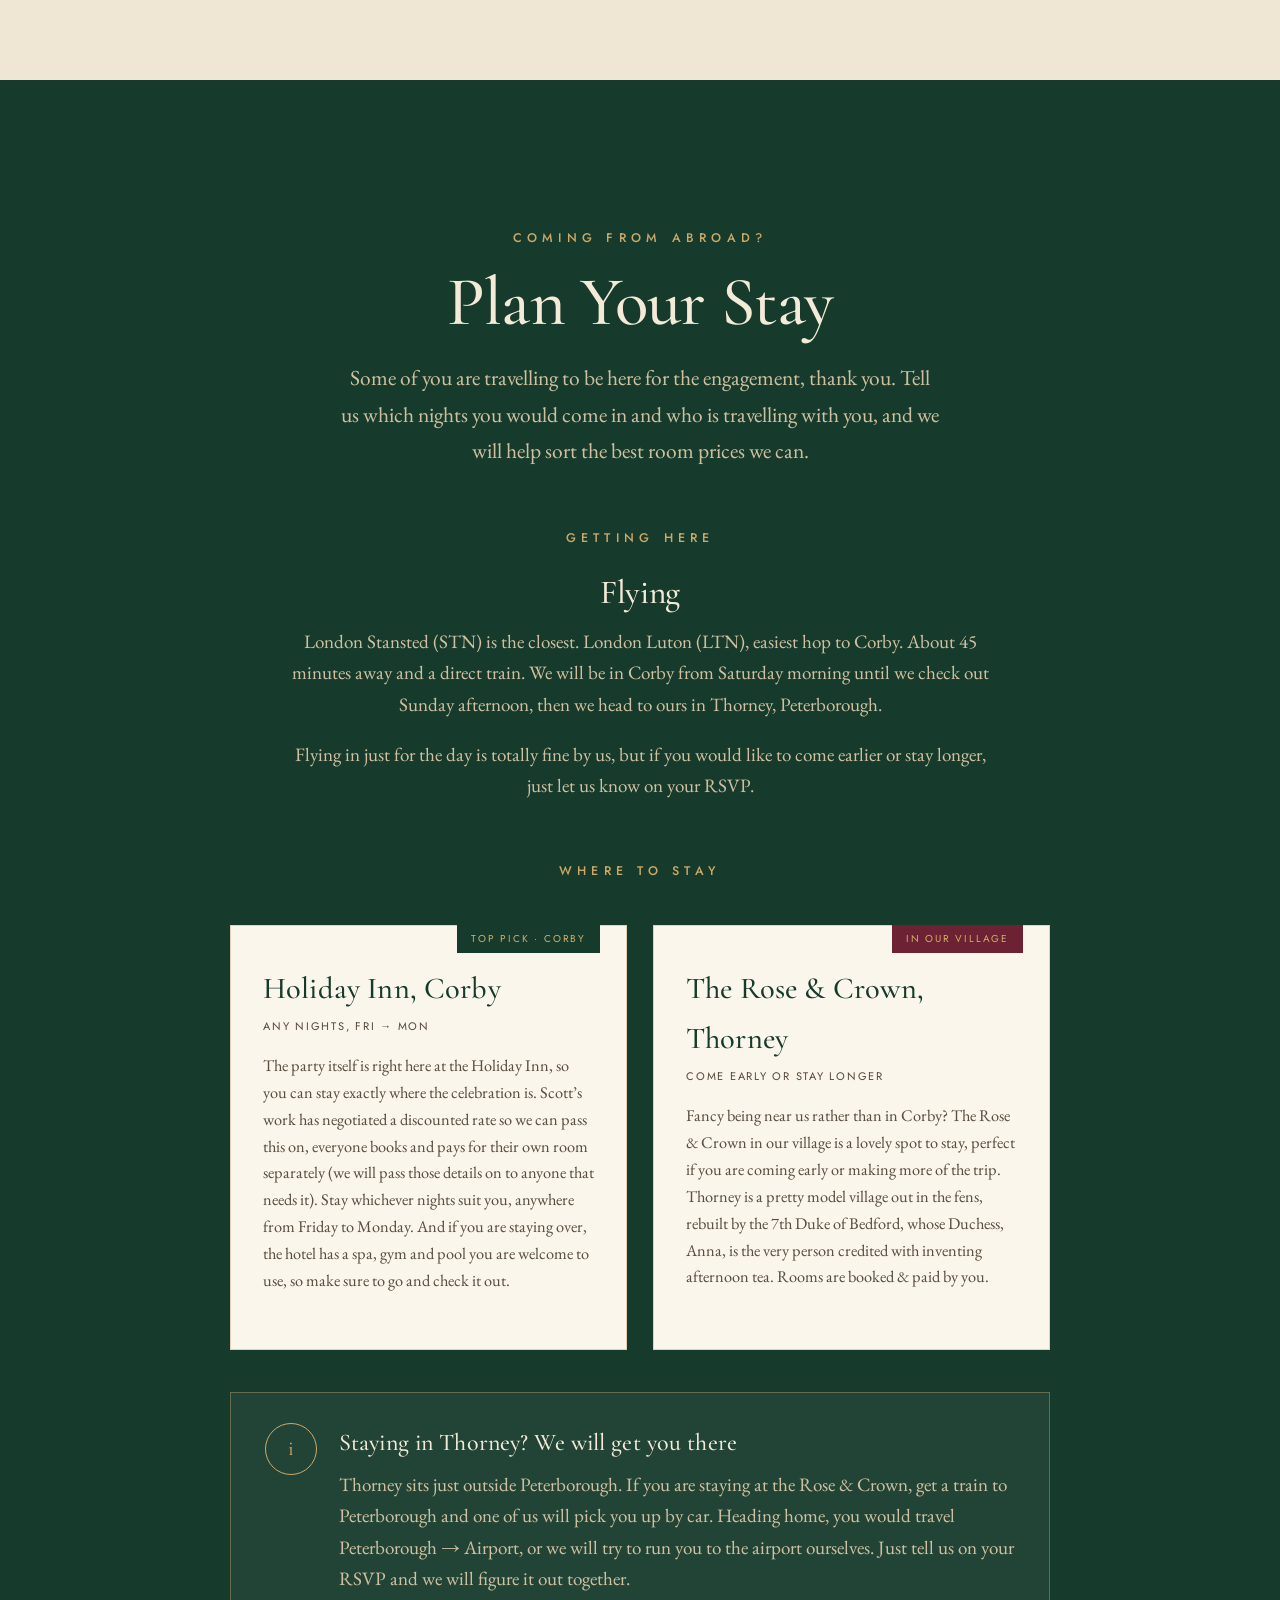
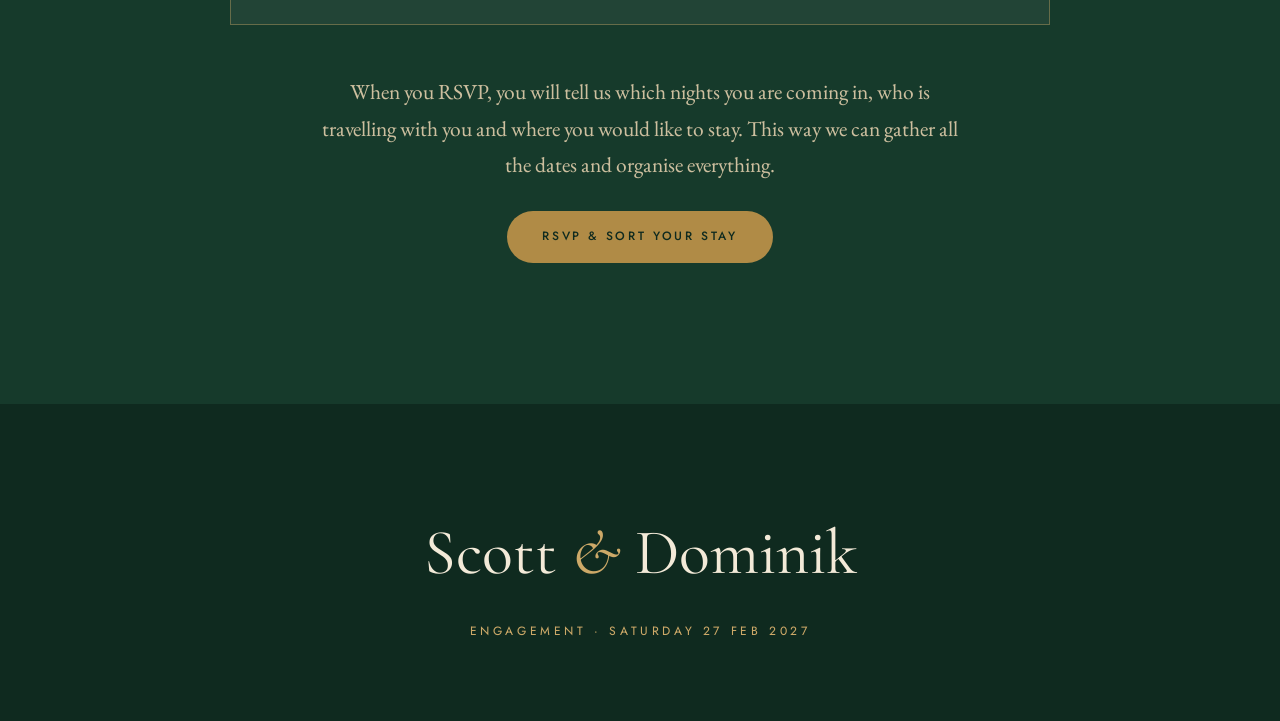
==== commit 20fbde6c: "." ====
--- a/details.html
+++ b/details.html
@@ -34,7 +34,7 @@
       <div class="detail"><div class="detail__k">When</div><div class="detail__v">27 Feb 2027</div><div class="detail__note">7:00 PM until midnight</div></div>
       <div class="detail"><div class="detail__k">Where</div><div class="detail__v">Holiday Inn</div><div class="detail__note">Corby</div></div>
       <div class="detail"><div class="detail__k">The Vibe</div><div class="detail__v">Bar · Drag · Karaoke</div><div class="detail__note">Glam encouraged, talent optional</div></div>
-      <div class="detail"><div class="detail__k">Dress</div><div class="detail__v">Cocktail Glam</div><div class="detail__note">Dress to be photographed</div></div>
+      <div class="detail"><div class="detail__k">Dress</div><div class="detail__v">You Choose</div><div class="detail__note">Dress to be photographed</div></div>
     </div>
 
     <div class="split" style="margin-top:4rem;align-items:stretch;">
@@ -59,7 +59,7 @@
       <div class="reveal">
         <p class="eyebrow">When You Walk In</p>
         <h3 class="section-title" style="font-size:clamp(2rem,3.6vw,2.8rem);">Take a Selfie</h3>
-        <p style="margin-top:1.2rem;">Your first job of the night: grab Polaroid camera by the door and take a selfie. Just you, or your whole group. Give it a moment to develop, write your names on the white strip, and pop it into our memory book.</p>
+        <p style="margin-top:1.2rem;">Your first job of the night: grab the Polaroid camera by the door and take a selfie. Just you, or your whole group. Give it a moment to develop, write your names on the white strip, and pop it into our memory book.</p>
         <p>We would love a snap of everyone arriving, with a few words alongside that mean something. We just want to keep these memories of all the people we love in one place, so the sillier and crazier the better.</p>
         <ol class="selfie-steps" style="margin-top:1.6rem;">
           <li>Grab a Polaroid by the door</li>
@@ -74,8 +74,8 @@
       <div class="reveal">
         <p class="eyebrow">On the Night</p>
         <h3 class="section-title" style="font-size:clamp(2rem,3.6vw,2.8rem);">We have a drag act</h3>
-        <p style="margin-top:1.2rem;">No party of ours would be complete without a little sparkle, so we have a fabulous drag act joining us to keep the night going.</p>
-        <p>Expect big numbers, bigger wigs and plenty of audience participation, so do not be shy. She will be running the karaoke, getting everyone up on their feet and making sure nobody sits still for long. It is going to be a riot, and exactly the kind of night we wanted to throw.</p>
+        <p style="margin-top:1.2rem;">No party of ours would be complete without a little something different, so we have a fabulous drag act joining us for the night.</p>
+        <p>Expect big ballads, big wigs and plenty of fun. She will be running the decks and karaoke, getting everyone up on their feet and making sure nobody sits still for long. It is going to be a riot, and exactly the kind of night we wanted to throw.</p>
         <p>Give her a follow on Instagram before the big day so you know who to cheer for.</p>
         <div class="btn-row" style="justify-content:flex-start;margin-top:1.6rem;">
           <a href="https://www.instagram.com/dragqueensindy/" class="btn btn--outline" target="_blank" rel="noopener">Follow her on Instagram</a>
@@ -95,8 +95,7 @@
       <div class="callout__seal">♥</div>
       <div>
         <h4>If you would really like to give something</h4>
-        <p>We love a good card, so if you would like to mark the occasion, bring an envelope with a card and, if you fancy, pop a tenner inside. That is more than enough, and the words you write mean the world to us. Please do not spend on chocolates, drinks or little bits and bobs. We do not really eat sweets or drink, and we honestly do not need a thing.</p>
-        <p style="margin-top:0.9rem;">Curious why an envelope, a card and a little cash? It is a lovely Croatian tradition of ours. <a href="index.html#traditions" style="color:var(--burgundy);text-decoration:underline;">Read the story here</a>.</p>
+        <p>We will follow the Croatian tradition of Koverta. <a href="index.html#traditions" style="color:var(--burgundy);text-decoration:underline;">Read the story here</a>.</p>
       </div>
     </div>
 
@@ -110,12 +109,12 @@
 <section class="band band--parchment" id="lunch" data-screen-label="Sunday Lunch">
   <div class="wrap center">
     <p class="eyebrow reveal">The Day After · Everyone Welcome</p>
-    <h2 class="section-title reveal">Sunday Lunch</h2>
-    <p class="lede reveal" style="margin-top:1.4rem;">A relaxed get-together the day after the party, with good food and a gentle wind-down before everyone heads off. Locals and travelling guests alike, anyone still around is welcome.</p>
+    <h2 class="section-title reveal">Sunday Breakfast</h2>
+    <p class="lede reveal" style="margin-top:1.4rem;">The Holiday Inn are providing a private dining room for up to 40 people. A relaxed get-together the day after the party, with good food and a gentle wind-down before everyone heads off. Locals and travelling guests alike, anyone still around is welcome. Breakfast is part of the room charge, but if you live in Corby and are not staying at the hotel and would like to come along, just let us know.</p>
   </div>
   <div class="wrap">
     <div class="detail-grid reveal">
-      <div class="detail"><div class="detail__k">When</div><div class="detail__v">Sun 28 Feb 2027</div><div class="detail__note">11:00 AM – 1:00 PM</div></div>
+      <div class="detail"><div class="detail__k">When</div><div class="detail__v">Sun 28 Feb 2027</div><div class="detail__note">10:00 AM</div></div>
       <div class="detail"><div class="detail__k">Where</div><div class="detail__v">Holiday Inn</div><div class="detail__note">Corby</div></div>
       <div class="detail"><div class="detail__k">Who</div><div class="detail__v">Everyone Welcome</div><div class="detail__note">Locals &amp; travelling guests</div></div>
       <div class="detail"><div class="detail__k">The Vibe</div><div class="detail__v">Slow &amp; Easy</div><div class="detail__note">Come as you are</div></div>
@@ -123,8 +122,8 @@
     <div class="split" style="margin-top:4rem;align-items:stretch;">
       <div class="reveal">
         <p class="eyebrow">Food &amp; Drink</p>
-        <h3 class="section-title" style="font-size:clamp(2rem,3.6vw,2.8rem);">A pay-your-own lunch</h3>
-        <p style="margin-top:1.2rem;">Unlike the party, this one is not on us. Sunday lunch is a relaxed sit-down at the Holiday Inn where everyone pays for their own meal. We are keeping our budget for the wedding, so we cannot fund this one, but it is a lovely, low-key way to round off the weekend together before everyone heads home.</p>
+        <h3 class="section-title" style="font-size:clamp(2rem,3.6vw,2.8rem);">A pay-your-own breakfast</h3>
+        <p style="margin-top:1.2rem;">Unlike the party, this one is not on us. Sunday breakfast is a relaxed sit-down at the Holiday Inn where everyone pays for their own meal. We are keeping our budget for the wedding, so we cannot fund this one, but it is a lovely, low-key way to round off the weekend together before everyone heads home.</p>
         <p>Take a look at the menu, and just let us know on your RSVP if you will be joining so we can give the hotel a rough number.</p>
       </div>
       <div class="reveal food-media">
@@ -135,7 +134,6 @@
     </div>
 
     <div class="btn-row reveal" style="justify-content:center;flex-direction:column;align-items:center;gap:1rem;margin-top:3rem;">
-      <a href="https://digital.ihg.com/is/content/ihg/holiday-inn-corby-11082723681-original?fmt=pdf" class="btn btn--outline" target="_blank" rel="noopener">See the lunch menu</a>
       <a href="rsvp.html" class="btn btn--gold">RSVP to the lunch</a>
     </div>
   </div>
@@ -151,8 +149,8 @@
   <div class="wrap">
     <div class="center reveal" style="margin-top:3.2rem;max-width:720px;margin-left:auto;margin-right:auto;">
       <p class="eyebrow on-dark">Getting Here</p>
-      <h3 class="section-title" style="font-size:clamp(1.6rem,3vw,2.1rem);margin-top:0.6rem;color:var(--on-dark);">Flying in via Luton</h3>
-      <p style="color:var(--on-dark-soft);margin-top:1rem;">London Luton (LTN) is the closest, easiest hop to Corby. About 45 minutes away. We will be in Corby from Saturday morning until we check out Sunday afternoon, then we head to ours in Thorney, Peterborough.</p>
+      <h3 class="section-title" style="font-size:clamp(1.6rem,3vw,2.1rem);margin-top:0.6rem;color:var(--on-dark);">Flying</h3>
+      <p style="color:var(--on-dark-soft);margin-top:1rem;">London Stansted (STN) is the closest. London Luton (LTN), easiest hop to Corby. About 45 minutes away and a direct train. We will be in Corby from Saturday morning until we check out Sunday afternoon, then we head to ours in Thorney, Peterborough.</p>
       <p style="color:var(--on-dark-soft);margin-top:0.8rem;">Flying in just for the day is totally fine by us, but if you would like to come earlier or stay longer, just let us know on your RSVP.</p>
     </div>
 
@@ -164,7 +162,7 @@
         <span class="travel-card__tag">Top Pick · Corby</span>
         <h3>Holiday Inn, Corby</h3>
         <div class="sub">Any nights, Fri → Mon</div>
-        <p>The party itself is right here at the Inn, so you can stay exactly where the celebration is. Scott works for Trinity, so we can pass on a discounted room rate, but everyone books and pays for their own room separately. Stay whichever nights suit you, anywhere from Friday to Monday. And if you are staying over, the hotel has a spa and pool you are welcome to use, so make sure to go and check it out.</p>
+        <p>The party itself is right here at the Holiday Inn, so you can stay exactly where the celebration is. Scott&rsquo;s work has negotiated a discounted rate so we can pass this on, everyone books and pays for their own room separately (we will pass those details on to anyone that needs it). Stay whichever nights suit you, anywhere from Friday to Monday. And if you are staying over, the hotel has a spa, gym and pool you are welcome to use, so make sure to go and check it out.</p>
       </div>
       <div class="travel-card">
         <span class="travel-card__tag burg">In Our Village</span>
@@ -178,7 +176,7 @@
       <div class="callout__seal">i</div>
       <div>
         <h4 style="color:var(--on-dark);">Staying in Thorney? We will get you there</h4>
-        <p>Thorney sits just outside Peterborough. If you are staying at the Rose &amp; Crown, get a train to Peterborough and one of us will pick you up by car. Heading home, you would travel Peterborough → Luton, or we will try to run you to Luton ourselves. Just tell us on your RSVP and we will figure it out together.</p>
+        <p>Thorney sits just outside Peterborough. If you are staying at the Rose &amp; Crown, get a train to Peterborough and one of us will pick you up by car. Heading home, you would travel Peterborough → Airport, or we will try to run you to the airport ourselves. Just tell us on your RSVP and we will figure it out together.</p>
       </div>
     </div>
 
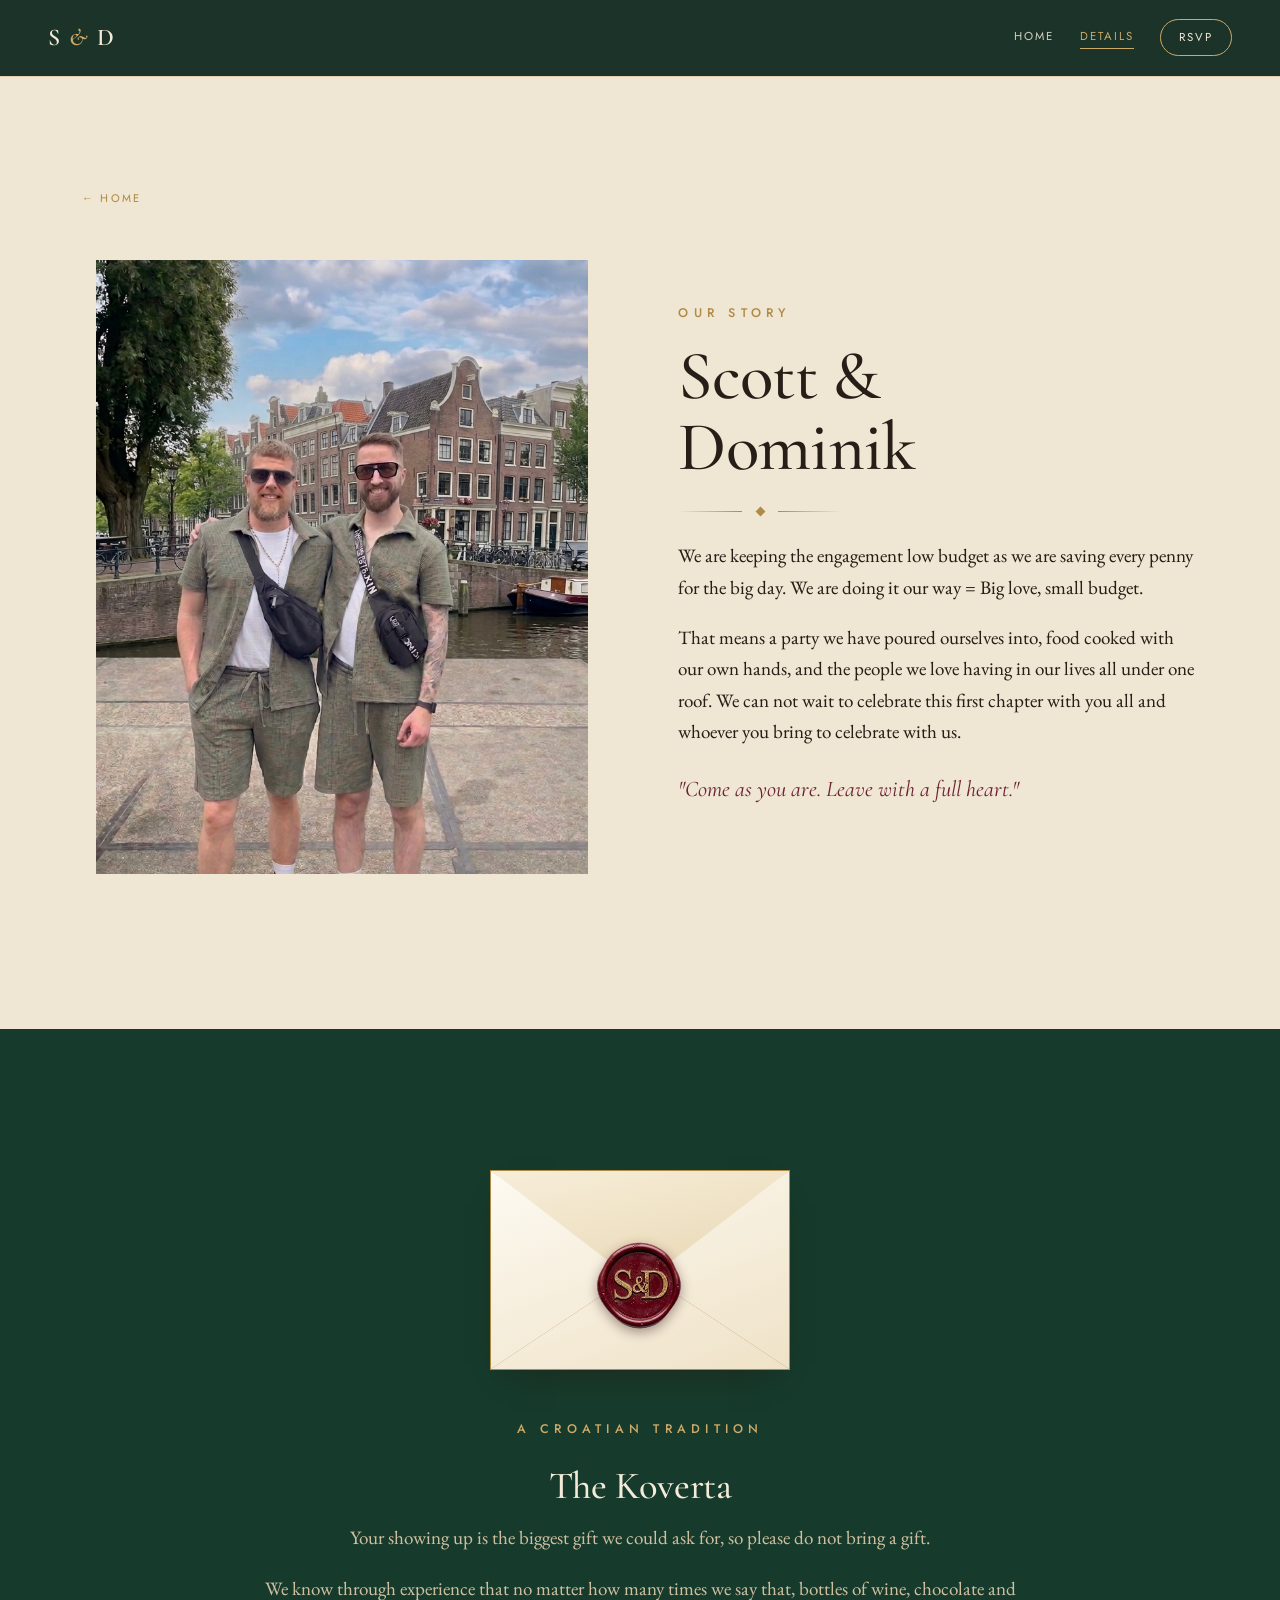
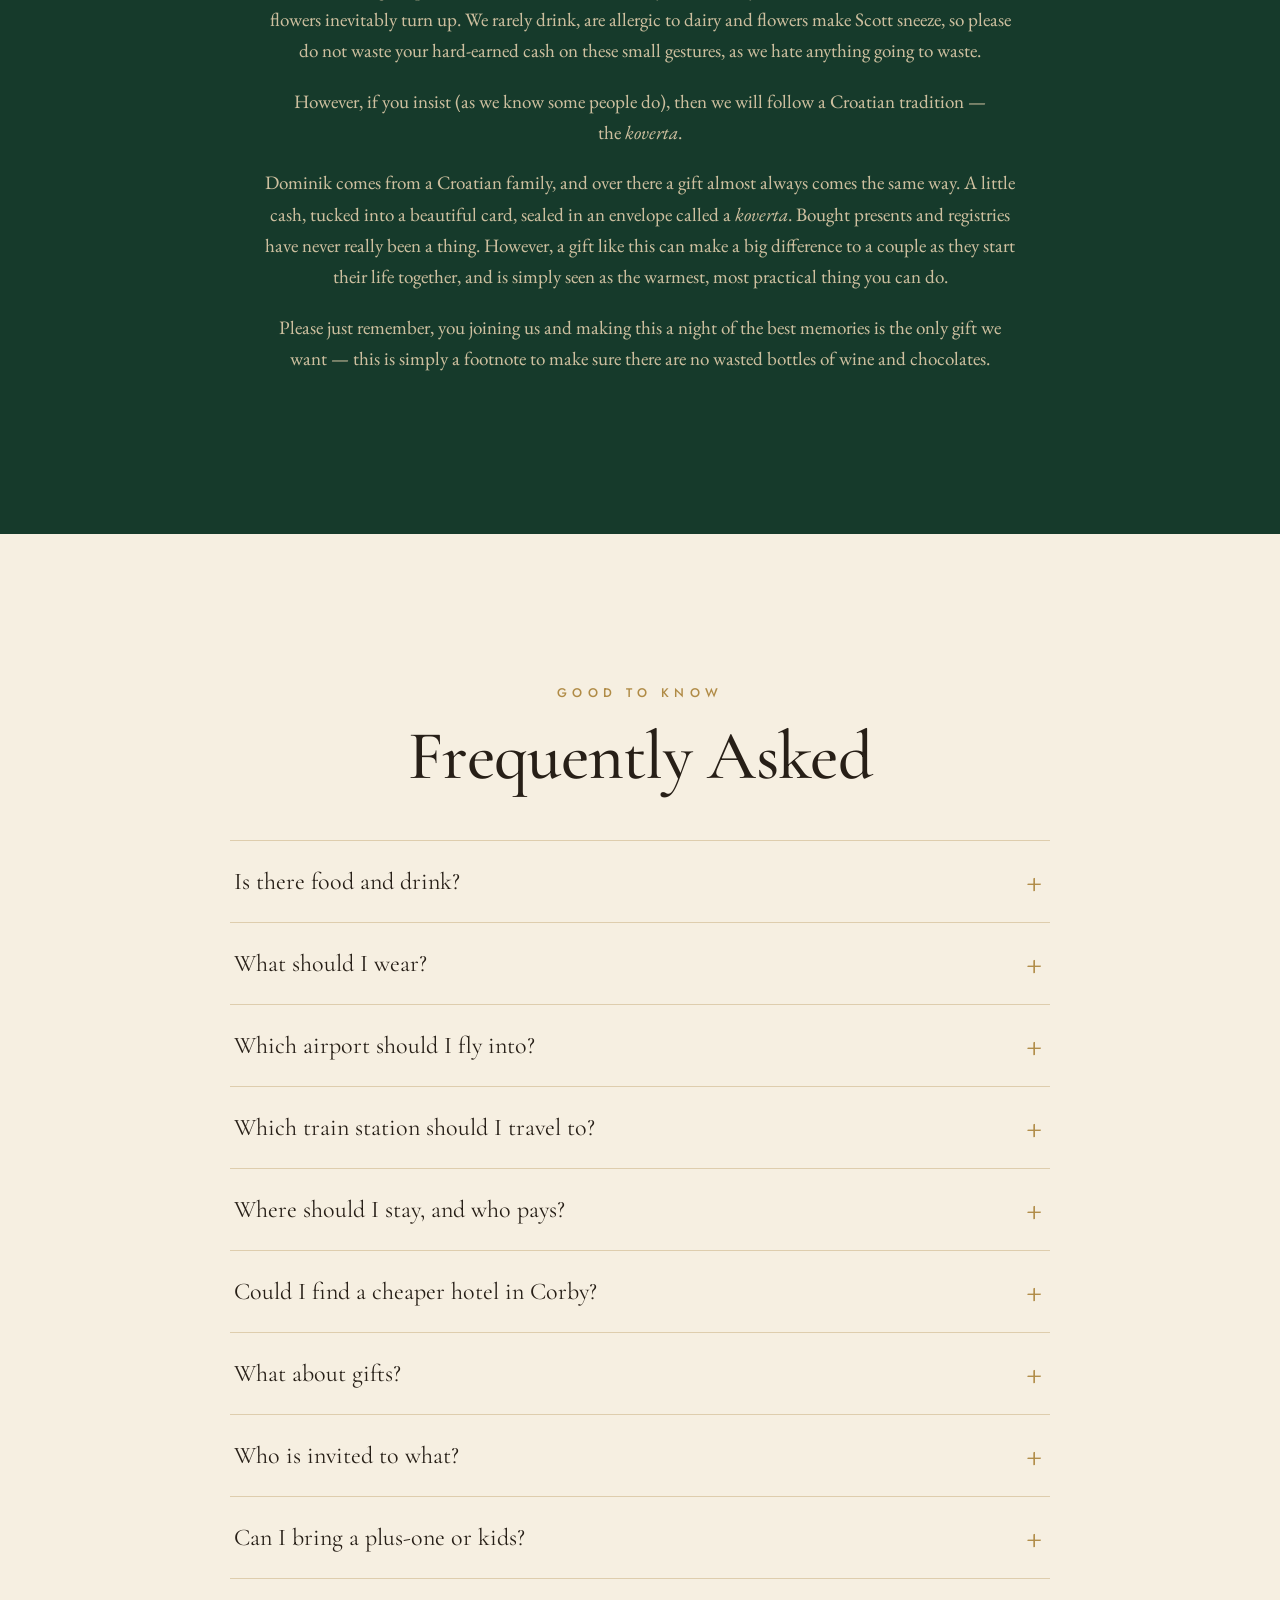
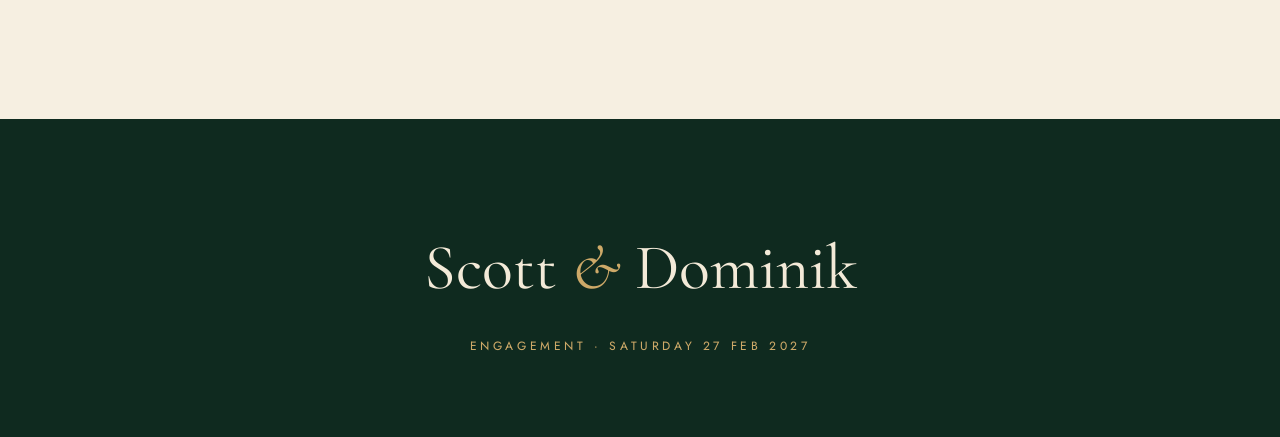
==== commit 92bed82d: "." ====
--- a/details.html
+++ b/details.html
@@ -3,7 +3,7 @@
 <head>
 <meta charset="UTF-8">
 <meta name="viewport" content="width=device-width, initial-scale=1.0">
-<title>The Engagement Party — Scott &amp; Dominik</title>
+<title>Our Story &amp; FAQ — Scott &amp; Dominik</title>
 <link rel="preconnect" href="https://fonts.googleapis.com">
 <link rel="preconnect" href="https://fonts.gstatic.com" crossorigin>
 <link href="https://fonts.googleapis.com/css2?family=Cormorant+Garamond:ital,wght@0,400;0,500;0,600;1,400;1,500&family=EB+Garamond:ital,wght@0,400;0,500;1,400&family=Jost:wght@400;500&display=swap" rel="stylesheet">
@@ -21,168 +21,68 @@
   </div>
 </nav>
 
-<!-- ===================== THE ENGAGEMENT PARTY ===================== -->
-<section class="band band--ivory page-head" data-screen-label="Engagement Party">
-  <div class="wrap center">
+<!-- ============================ STORY ============================ -->
+<section class="band band--parchment page-head" id="story" data-screen-label="Our Story">
+  <div class="wrap">
     <a href="index.html" class="crumb">← Home</a>
-    <p class="eyebrow reveal">First Event · Open to All Friends &amp; Family</p>
-    <h1 class="section-title reveal">The Engagement Party</h1>
-    <p class="lede reveal" style="margin-top:1.4rem;">It is an evening of laughs, memories, drag and karaoke.<br>Come ready to sing badly and dance worse.</p>
-  </div>
-  <div class="wrap">
-    <div class="detail-grid reveal">
-      <div class="detail"><div class="detail__k">When</div><div class="detail__v">27 Feb 2027</div><div class="detail__note">7:00 PM until midnight</div></div>
-      <div class="detail"><div class="detail__k">Where</div><div class="detail__v">Holiday Inn</div><div class="detail__note">Corby</div></div>
-      <div class="detail"><div class="detail__k">The Vibe</div><div class="detail__v">Bar · Drag · Karaoke</div><div class="detail__note">Glam encouraged, talent optional</div></div>
-      <div class="detail"><div class="detail__k">Dress</div><div class="detail__v">You Choose</div><div class="detail__note">Dress to be photographed</div></div>
-    </div>
-
-    <div class="split" style="margin-top:4rem;align-items:stretch;">
-      <div class="reveal">
-        <p class="eyebrow">Food &amp; Drink</p>
-        <h3 class="section-title" style="font-size:clamp(2rem,3.6vw,2.8rem);">Food is on us,<br>drinks at the bar</h3>
-        <p style="margin-top:1.2rem;">The food is on us, we are self-catering this one with love, saving for the wedding! So Dominik &amp; Scott will be making everything by hand. Expect a generous spread of canapés, snacks, and cakes. There is no proper sit-down dinner though, so please have a big lunch before you come and you will be golden.</p>
-        <p>The full menu is still coming together and once we have settled on what we are serving, we will share the list here. Drinks are available to buy at the bar all night. 🥂</p>
-        <p>Most importantly, there is a spot on the <strong>RSVP</strong> to flag any allergies or dietary preferences. Just tell us there and we will make sure there is plenty for everyone.</p>
-      </div>
-      <div class="reveal food-media">
-        <figure class="ph food-photo">
-          <img src="images/holiday-inn.jpeg" alt="Holiday Inn, Corby" onerror="this.style.display='none'">
-        </figure>
-      </div>
-    </div>
-
-    <div class="split" style="margin-top:4.5rem;align-items:center;">
-      <div class="reveal" style="display:flex;justify-content:center;align-items:flex-start;">
-        <img src="images/polaroid.png" alt="Scott and Dominik being silly" style="max-width:100%;height:auto;" onerror="this.style.display='none'">
+    <div class="split">
+      <div class="split__media reveal">
+        <div class="story-img-frame">
+          <figure class="ph story-img">
+            <img src="images/scott-and-dom.jpg" alt="Scott and Dominik" onerror="this.style.display='none'">
+          </figure>
+        </div>
       </div>
       <div class="reveal">
-        <p class="eyebrow">When You Walk In</p>
-        <h3 class="section-title" style="font-size:clamp(2rem,3.6vw,2.8rem);">Take a Selfie</h3>
-        <p style="margin-top:1.2rem;">Your first job of the night: grab the Polaroid camera by the door and take a selfie. Just you, or your whole group. Give it a moment to develop, write your names on the white strip, and pop it into our memory book.</p>
-        <p>We would love a snap of everyone arriving, with a few words alongside that mean something. We just want to keep these memories of all the people we love in one place, so the sillier and crazier the better.</p>
-        <ol class="selfie-steps" style="margin-top:1.6rem;">
-          <li>Grab a Polaroid by the door</li>
-          <li>Snap a selfie, solo or your whole group</li>
-          <li>Write your names &amp; a little message</li>
-          <li>Stick it in our memory book</li>
-        </ol>
+        <p class="eyebrow">Our Story</p>
+        <h2 class="section-title">Scott &amp;<br>Dominik</h2>
+        <div class="ornament" style="margin:1.6rem 0;"><span class="diamond"></span></div>
+        <p>We are keeping the engagement low budget as we are saving every penny for the big day. We are doing it our way = Big love, small budget.</p>
+        <p>That means a party we have poured ourselves into, food cooked with our own hands, and the people we love having in our lives all under one roof. We can not wait to celebrate this first chapter with you all and whoever you bring to celebrate with us.</p>
+        <p style="font-family:var(--display);font-style:italic;font-size:1.4rem;color:var(--burgundy);margin-top:1.5rem;">"Come as you are. Leave with a full heart."</p>
       </div>
-    </div>
-
-    <div class="split" style="margin-top:5rem;align-items:center;">
-      <div class="reveal">
-        <p class="eyebrow">On the Night</p>
-        <h3 class="section-title" style="font-size:clamp(2rem,3.6vw,2.8rem);">We have a drag act</h3>
-        <p style="margin-top:1.2rem;">No party of ours would be complete without a little something different, so we have a fabulous drag act joining us for the night.</p>
-        <p>Expect big ballads, big wigs and plenty of fun. She will be running the decks and karaoke, getting everyone up on their feet and making sure nobody sits still for long. It is going to be a riot, and exactly the kind of night we wanted to throw.</p>
-        <p>Give her a follow on Instagram before the big day so you know who to cheer for.</p>
-        <div class="btn-row" style="justify-content:flex-start;margin-top:1.6rem;">
-          <a href="https://www.instagram.com/dragqueensindy/" class="btn btn--outline" target="_blank" rel="noopener">Follow her on Instagram</a>
-        </div>
-      </div>
-      <div class="reveal" style="display:flex;justify-content:center;align-items:flex-start;">
-        <img src="images/drag.png" alt="Our drag act" style="max-width:100%;height:auto;" onerror="this.style.display='none'">
-      </div>
-    </div>
-
-    <div class="center reveal" style="margin-top:5rem;">
-      <p class="eyebrow">A Note on Gifts</p>
-      <h3 class="section-title" style="font-size:clamp(2rem,3.6vw,2.8rem);">Your Presence Is the Present</h3>
-      <p class="lede" style="margin-top:1.2rem;max-width:640px;margin-left:auto;margin-right:auto;">Honestly, please do not bring a gift. We have everything we need at home, and the only thing we really want is you there celebrating with us.</p>
-    </div>
-    <div class="callout callout--light reveal" style="max-width:760px;margin:2.4rem auto 0;">
-      <div class="callout__seal">♥</div>
-      <div>
-        <h4>If you would really like to give something</h4>
-        <p>We will follow the Croatian tradition of Koverta. <a href="index.html#traditions" style="color:var(--burgundy);text-decoration:underline;">Read the story here</a>.</p>
-      </div>
-    </div>
-
-    <div class="btn-row reveal" style="justify-content:center;margin-top:4rem;">
-      <a href="rsvp.html" class="btn btn--gold">RSVP to the Engagement Party</a>
     </div>
   </div>
 </section>
 
-<!-- ===================== SUNDAY LUNCH ===================== -->
-<section class="band band--parchment" id="lunch" data-screen-label="Sunday Lunch">
-  <div class="wrap center">
-    <p class="eyebrow reveal">The Day After · Everyone Welcome</p>
-    <h2 class="section-title reveal">Sunday Breakfast</h2>
-    <p class="lede reveal" style="margin-top:1.4rem;">The Holiday Inn are providing a private dining room for up to 40 people. A relaxed get-together the day after the party, with good food and a gentle wind-down before everyone heads off. Locals and travelling guests alike, anyone still around is welcome. Breakfast is part of the room charge, but if you live in Corby and are not staying at the hotel and would like to come along, just let us know.</p>
-  </div>
+<!-- ========================== TRADITIONS ========================== -->
+<section class="band band--green" id="traditions" data-screen-label="Our Traditions">
   <div class="wrap">
-    <div class="detail-grid reveal">
-      <div class="detail"><div class="detail__k">When</div><div class="detail__v">Sun 28 Feb 2027</div><div class="detail__note">10:00 AM</div></div>
-      <div class="detail"><div class="detail__k">Where</div><div class="detail__v">Holiday Inn</div><div class="detail__note">Corby</div></div>
-      <div class="detail"><div class="detail__k">Who</div><div class="detail__v">Everyone Welcome</div><div class="detail__note">Locals &amp; travelling guests</div></div>
-      <div class="detail"><div class="detail__k">The Vibe</div><div class="detail__v">Slow &amp; Easy</div><div class="detail__note">Come as you are</div></div>
-    </div>
-    <div class="split" style="margin-top:4rem;align-items:stretch;">
-      <div class="reveal">
-        <p class="eyebrow">Food &amp; Drink</p>
-        <h3 class="section-title" style="font-size:clamp(2rem,3.6vw,2.8rem);">A pay-your-own breakfast</h3>
-        <p style="margin-top:1.2rem;">Unlike the party, this one is not on us. Sunday breakfast is a relaxed sit-down at the Holiday Inn where everyone pays for their own meal. We are keeping our budget for the wedding, so we cannot fund this one, but it is a lovely, low-key way to round off the weekend together before everyone heads home.</p>
-        <p>Take a look at the menu, and just let us know on your RSVP if you will be joining so we can give the hotel a rough number.</p>
-      </div>
-      <div class="reveal food-media">
-        <figure class="ph food-photo">
-          <img src="images/holiday-inn-dining.jpeg" alt="Dining at the Holiday Inn, Corby" onerror="this.style.display='none'">
-        </figure>
+    <div class="reveal" style="display:flex;justify-content:center;margin-bottom:2.6rem;">
+      <div class="koverta__media" style="width:min(300px,72%);">
+        <span class="koverta__flap"></span>
+        <img src="images/wax-seal.png" alt="Scott and Dominik wax seal" style="position:absolute;left:50%;top:58%;transform:translate(-50%,-50%);width:clamp(74px,11vw,98px);height:auto;z-index:2;filter:drop-shadow(0 4px 6px rgba(45,10,15,0.4));">
       </div>
     </div>
-
-    <div class="btn-row reveal" style="justify-content:center;flex-direction:column;align-items:center;gap:1rem;margin-top:3rem;">
-      <a href="rsvp.html" class="btn btn--gold">RSVP to the lunch</a>
+    <div class="center reveal" style="max-width:760px;margin:0 auto;">
+      <p class="eyebrow on-dark">A Croatian Tradition</p>
+      <h3 class="section-title" style="font-size:clamp(1.8rem,3.4vw,2.4rem);margin-top:0.6rem;color:var(--on-dark);">The Koverta</h3>
+      <p style="color:var(--on-dark-soft);margin-top:1rem;">Your showing up is the biggest gift we could ask for, so please do not bring a gift.</p>
+      <p style="color:var(--on-dark-soft);margin-top:0.9rem;">We know through experience that no matter how many times we say that, bottles of wine, chocolate and flowers inevitably turn up. We rarely drink, are allergic to dairy and flowers make Scott sneeze, so please do not waste your hard-earned cash on these small gestures, as we hate anything going to waste.</p>
+      <p style="color:var(--on-dark-soft);margin-top:0.9rem;">However, if you insist (as we know some people do), then we will follow a Croatian tradition — the <em>koverta</em>.</p>
+      <p style="color:var(--on-dark-soft);margin-top:0.9rem;">Dominik comes from a Croatian family, and over there a gift almost always comes the same way. A little cash, tucked into a beautiful card, sealed in an envelope called a <em>koverta</em>. Bought presents and registries have never really been a thing. However, a gift like this can make a big difference to a couple as they start their life together, and is simply seen as the warmest, most practical thing you can do.</p>
+      <p style="color:var(--on-dark-soft);margin-top:0.9rem;">Please just remember, you joining us and making this a night of the best memories is the only gift we want — this is simply a footnote to make sure there are no wasted bottles of wine and chocolates.</p>
     </div>
   </div>
 </section>
 
-<!-- ===================== PLAN YOUR STAY ===================== -->
-<section class="band band--green" id="plan" data-screen-label="Plan Your Stay">
+<!-- ============================ FAQ ============================= -->
+<section class="band band--ivory" id="faq" data-screen-label="FAQ">
   <div class="wrap center">
-    <p class="eyebrow on-dark reveal">Coming From Abroad?</p>
-    <h2 class="section-title reveal">Plan Your Stay</h2>
-    <p class="lede reveal" style="margin-top:1.4rem;color:var(--on-dark-soft);">Some of you are travelling to be here for the engagement, thank you. Tell us which nights you would come in and who is travelling with you, and we will help sort the best room prices we can.</p>
+    <p class="eyebrow reveal">Good to Know</p>
+    <h2 class="section-title reveal">Frequently Asked</h2>
   </div>
   <div class="wrap">
-    <div class="center reveal" style="margin-top:3.2rem;max-width:720px;margin-left:auto;margin-right:auto;">
-      <p class="eyebrow on-dark">Getting Here</p>
-      <h3 class="section-title" style="font-size:clamp(1.6rem,3vw,2.1rem);margin-top:0.6rem;color:var(--on-dark);">Flying</h3>
-      <p style="color:var(--on-dark-soft);margin-top:1rem;">London Stansted (STN) is the closest. London Luton (LTN), easiest hop to Corby. About 45 minutes away and a direct train. We will be in Corby from Saturday morning until we check out Sunday afternoon, then we head to ours in Thorney, Peterborough.</p>
-      <p style="color:var(--on-dark-soft);margin-top:0.8rem;">Flying in just for the day is totally fine by us, but if you would like to come earlier or stay longer, just let us know on your RSVP.</p>
-    </div>
-
-    <div class="center" style="margin-top:3.2rem;">
-      <p class="eyebrow on-dark reveal">Where to Stay</p>
-    </div>
-    <div class="travel-grid reveal" style="margin-top:1.6rem;max-width:820px;margin-left:auto;margin-right:auto;grid-template-columns:repeat(auto-fit,minmax(300px,1fr));">
-      <div class="travel-card">
-        <span class="travel-card__tag">Top Pick · Corby</span>
-        <h3>Holiday Inn, Corby</h3>
-        <div class="sub">Any nights, Fri → Mon</div>
-        <p>The party itself is right here at the Holiday Inn, so you can stay exactly where the celebration is. Scott&rsquo;s work has negotiated a discounted rate so we can pass this on, everyone books and pays for their own room separately (we will pass those details on to anyone that needs it). Stay whichever nights suit you, anywhere from Friday to Monday. And if you are staying over, the hotel has a spa, gym and pool you are welcome to use, so make sure to go and check it out.</p>
-      </div>
-      <div class="travel-card">
-        <span class="travel-card__tag burg">In Our Village</span>
-        <h3>The Rose &amp; Crown, Thorney</h3>
-        <div class="sub">Come early or stay longer</div>
-        <p>Fancy being near us rather than in Corby? The Rose &amp; Crown in our village is a lovely spot to stay, perfect if you are coming early or making more of the trip. Thorney is a pretty model village out in the fens, rebuilt by the 7th Duke of Bedford, whose Duchess, Anna, is the very person credited with inventing afternoon tea. Rooms are booked &amp; paid by you.</p>
-      </div>
-    </div>
-
-    <div class="callout reveal" style="max-width:820px;margin:2.6rem auto 0;">
-      <div class="callout__seal">i</div>
-      <div>
-        <h4 style="color:var(--on-dark);">Staying in Thorney? We will get you there</h4>
-        <p>Thorney sits just outside Peterborough. If you are staying at the Rose &amp; Crown, get a train to Peterborough and one of us will pick you up by car. Heading home, you would travel Peterborough → Airport, or we will try to run you to the airport ourselves. Just tell us on your RSVP and we will figure it out together.</p>
-      </div>
-    </div>
-
-    <p class="lede reveal" style="margin-top:3rem;text-align:center;max-width:640px;margin-left:auto;margin-right:auto;color:var(--on-dark-soft);">When you RSVP, you will tell us which nights you are coming in, who is travelling with you and where you would like to stay. This way we can gather all the dates and organise everything.</p>
-    <div class="btn-row reveal" style="justify-content:center;margin-top:1.8rem;">
-      <a href="rsvp.html" class="btn btn--gold">RSVP &amp; sort your stay</a>
+    <div class="faq-list reveal" id="faqList">
+      <div class="faq-item"><button class="faq-q">Is there food and drink?</button><div class="faq-a"><p>Yes. A generous self-catered spread of canapés, snacks and cakes, all made by us. There is no proper sit-down dinner though, so please <strong>have a big lunch</strong> beforehand. Drinks are available to buy at the bar all evening.</p></div></div>
+      <div class="faq-item"><button class="faq-q">What should I wear?</button><div class="faq-a"><p>Come as you are. Anything from smart casual to cocktail glam, we just want you to be comfortable. Just remember&hellip; there will be photographs.</p></div></div>
+      <div class="faq-item"><button class="faq-q">Which airport should I fly into?</button><div class="faq-a"><p>London Luton (LTN) is the easiest and closest, with London Stansted (STN) and East Midlands Airport (EMA) also handy. Feel free to fly in Saturday and out Sunday. But if you are here Friday to Monday, we will help you find accommodation.</p></div></div>
+      <div class="faq-item"><button class="faq-q">Which train station should I travel to?</button><div class="faq-a"><p>Corby for the weekend. Peterborough or Corby if you are staying longer.</p></div></div>
+      <div class="faq-item"><button class="faq-q">Where should I stay, and who pays?</button><div class="faq-a"><p>The party itself is at the Holiday Inn in Corby, so it is the easy choice. Stay any nights that suit you, anywhere from Friday to Monday. Scott works for an events company, so has secured discounted rates. Once we have that ready, you can book and pay for your own room. Coming earlier or staying longer? You are welcome to stay in our village of Thorney, Peterborough, at The Rose &amp; Crown. Thorney is just outside Peterborough, so we will sort lifts to and from the station or airport. We can accommodate 4 to 6 people at our house on days outside of the weekend too, obviously family first. Just note it on your RSVP.</p></div></div>
+      <div class="faq-item"><button class="faq-q">Could I find a cheaper hotel in Corby?</button><div class="faq-a"><p>There are multiple hotels in Corby, and even with our discounted rate you may be able to save a &pound; or two. But when you factor in a cab, you will pay more. Another benefit of the Holiday Inn is that use of the spa, gym and pool is included in the rate we negotiated for the room.</p></div></div>
+      <div class="faq-item"><button class="faq-q">What about gifts?</button><div class="faq-a"><p>Honestly, your presence is all we want. We have everything we need at home and we are particular about what we keep, so please do not feel you have to bring anything. If you would like to, then a little gift in the card is more than enough. It is a lovely Croatian tradition of ours, and there is more about it further up the page.</p><p>We do not drink, so please no &ldquo;bottles&rdquo; (obviously, we will drink on the night, but it is rare we do). Scott is allergic to so many things, and especially milk, so no chocolates etc.</p><p>You being able to come along and make memories really is everything we want.</p></div></div>
+      <div class="faq-item"><button class="faq-q">Who is invited to what?</button><div class="faq-a"><p>The engagement party on Saturday is our main event! The next morning is a relaxed Sunday breakfast in a private dining room at the Holiday Inn for anyone still around. If you are not staying at the hotel but live in Corby, you are also welcome, there is just a small breakfast charge of about &pound;15. Just tell us if you fancy sharing your hangover for breakfast.</p></div></div>
+      <div class="faq-item"><button class="faq-q">Can I bring a plus-one or kids?</button><div class="faq-a"><p>Pop the total number of guests on your RSVP. The more the merrier. Little ones are welcome, but be aware there will be a drag queen, and likely a foul-mouthed one, so you can be the judge on what time they stay until.</p></div></div>
     </div>
   </div>
 </section>
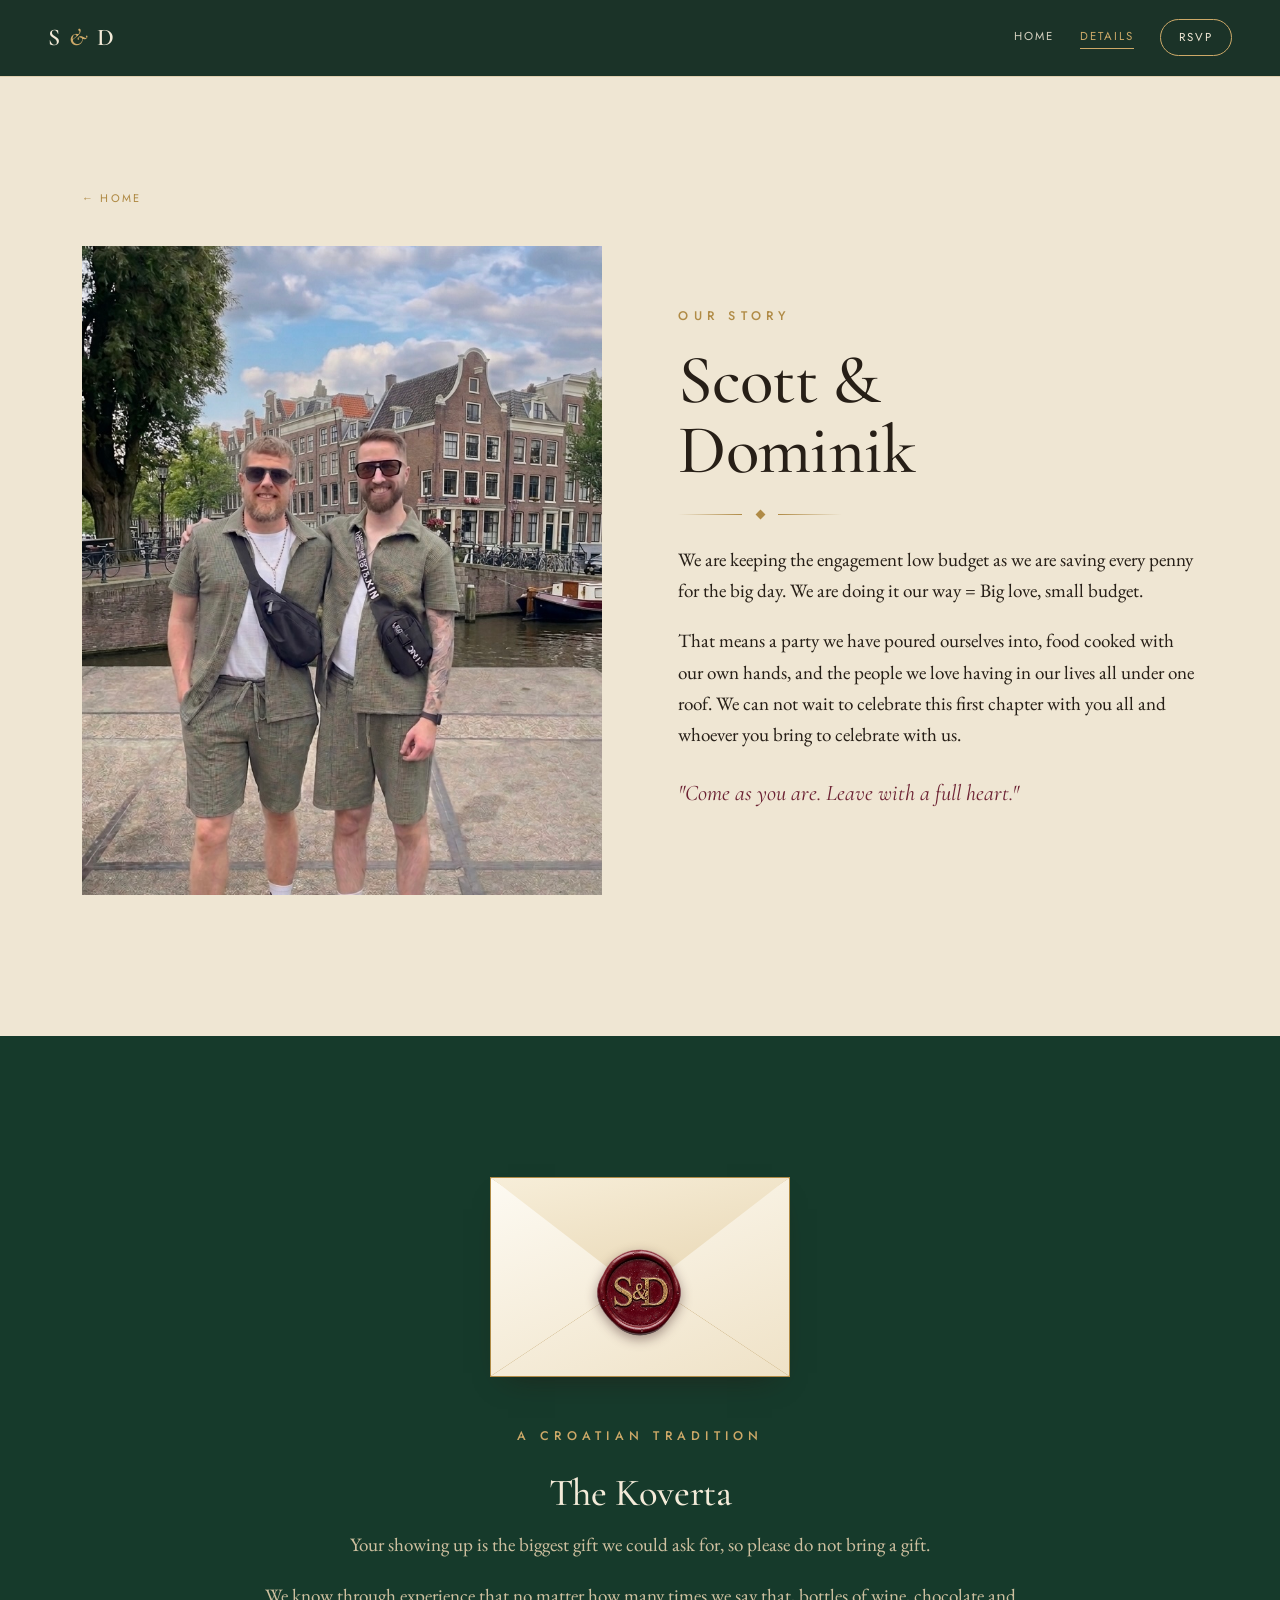
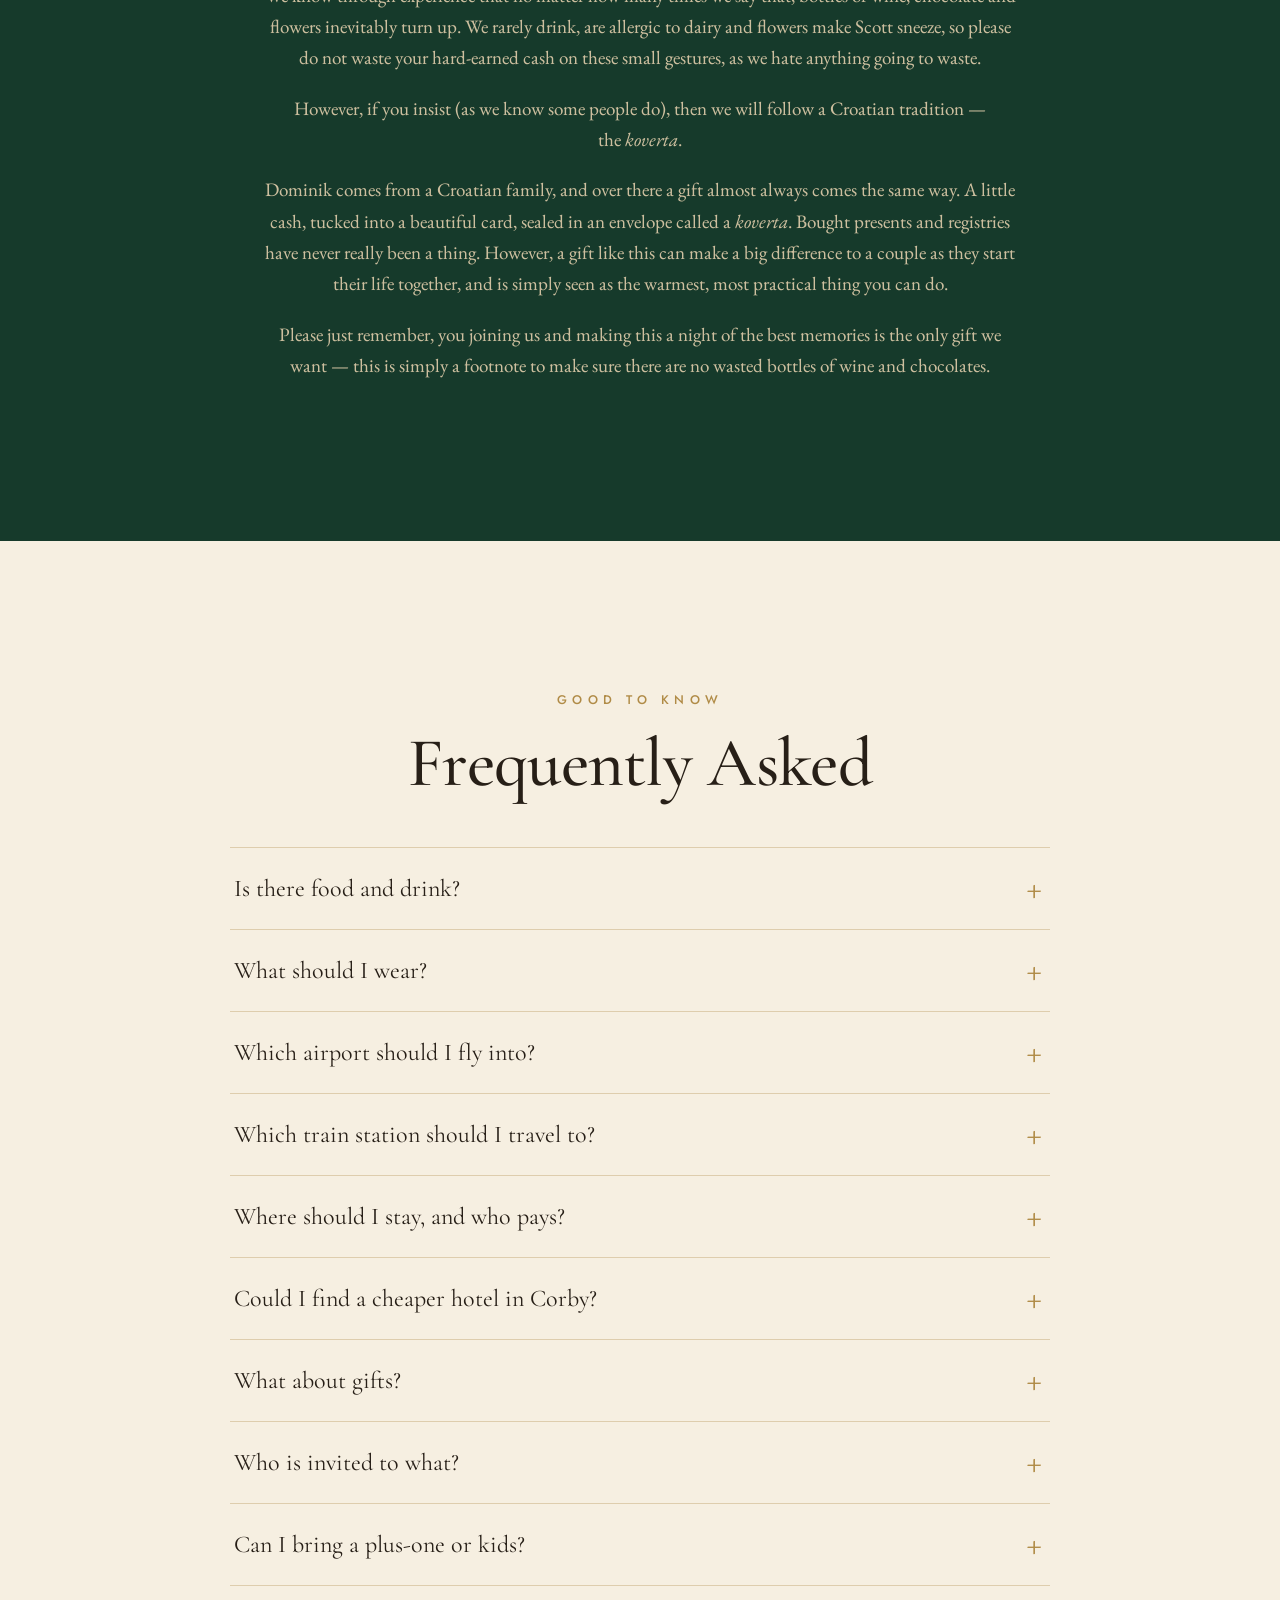
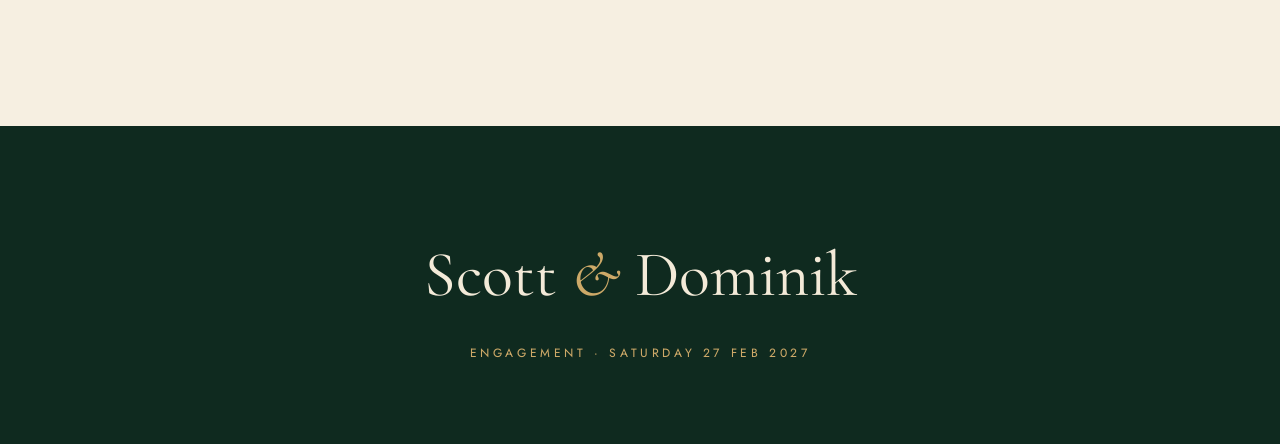
==== commit f9c91f50: "." ====
--- a/details.html
+++ b/details.html
@@ -4,6 +4,23 @@
 <meta charset="UTF-8">
 <meta name="viewport" content="width=device-width, initial-scale=1.0">
 <title>Our Story &amp; FAQ — Scott &amp; Dominik</title>
+<meta name="description" content="Our story, the Croatian koverta tradition and everything you need to know for Scott &amp; Dominik's engagement.">
+
+<!-- Social sharing (Open Graph / Twitter) -->
+<meta property="og:type" content="website">
+<meta property="og:site_name" content="Scott &amp; Dominik">
+<meta property="og:title" content="Scott &amp; Dominik — Our Story &amp; FAQ">
+<meta property="og:description" content="Our story, the Croatian koverta tradition and everything you need to know for our engagement.">
+<meta property="og:url" content="https://engagement.cooper-collins.uk/details.html">
+<meta property="og:image" content="https://engagement.cooper-collins.uk/images/scott-and-dom.jpg">
+<meta property="og:image:alt" content="Scott and Dominik">
+<meta property="og:image:width" content="752">
+<meta property="og:image:height" content="1314">
+<meta name="twitter:card" content="summary_large_image">
+<meta name="twitter:title" content="Scott &amp; Dominik — Our Story &amp; FAQ">
+<meta name="twitter:description" content="Our story, the Croatian koverta tradition and everything you need to know for our engagement.">
+<meta name="twitter:image" content="https://engagement.cooper-collins.uk/images/scott-and-dom.jpg">
+
 <link rel="preconnect" href="https://fonts.googleapis.com">
 <link rel="preconnect" href="https://fonts.gstatic.com" crossorigin>
 <link href="https://fonts.googleapis.com/css2?family=Cormorant+Garamond:ital,wght@0,400;0,500;0,600;1,400;1,500&family=EB+Garamond:ital,wght@0,400;0,500;1,400&family=Jost:wght@400;500&display=swap" rel="stylesheet">
--- a/styles.css
+++ b/styles.css
@@ -284,8 +284,7 @@
 .story-img { width: 100%; aspect-ratio: 4/5; }
 .story-img.ph { background: none; }   /* no striped placeholder flashing while the photo loads */
 .story-img--wide { aspect-ratio: 5/4; }
-.story-img-frame { position: relative; padding: 14px; }
-.story-img-frame::before { content: ""; position: absolute; inset: 0; border: 1px solid var(--gold); transform: translate(16px, 16px); z-index: -1; }
+.story-img-frame { position: relative; padding: 0; }
 
 /* =========================================================================
    Detail rows / info cards
@@ -658,7 +657,6 @@
   .split { grid-template-columns: 1fr; }
   .split--reverse .split__media { order: 0; }
   .field-row, .checks { grid-template-columns: 1fr; }
-  .story-img-frame::before { transform: translate(10px,10px); }
 }
 @media (max-width: 560px) {
   .wrap { padding: 0 22px; }
